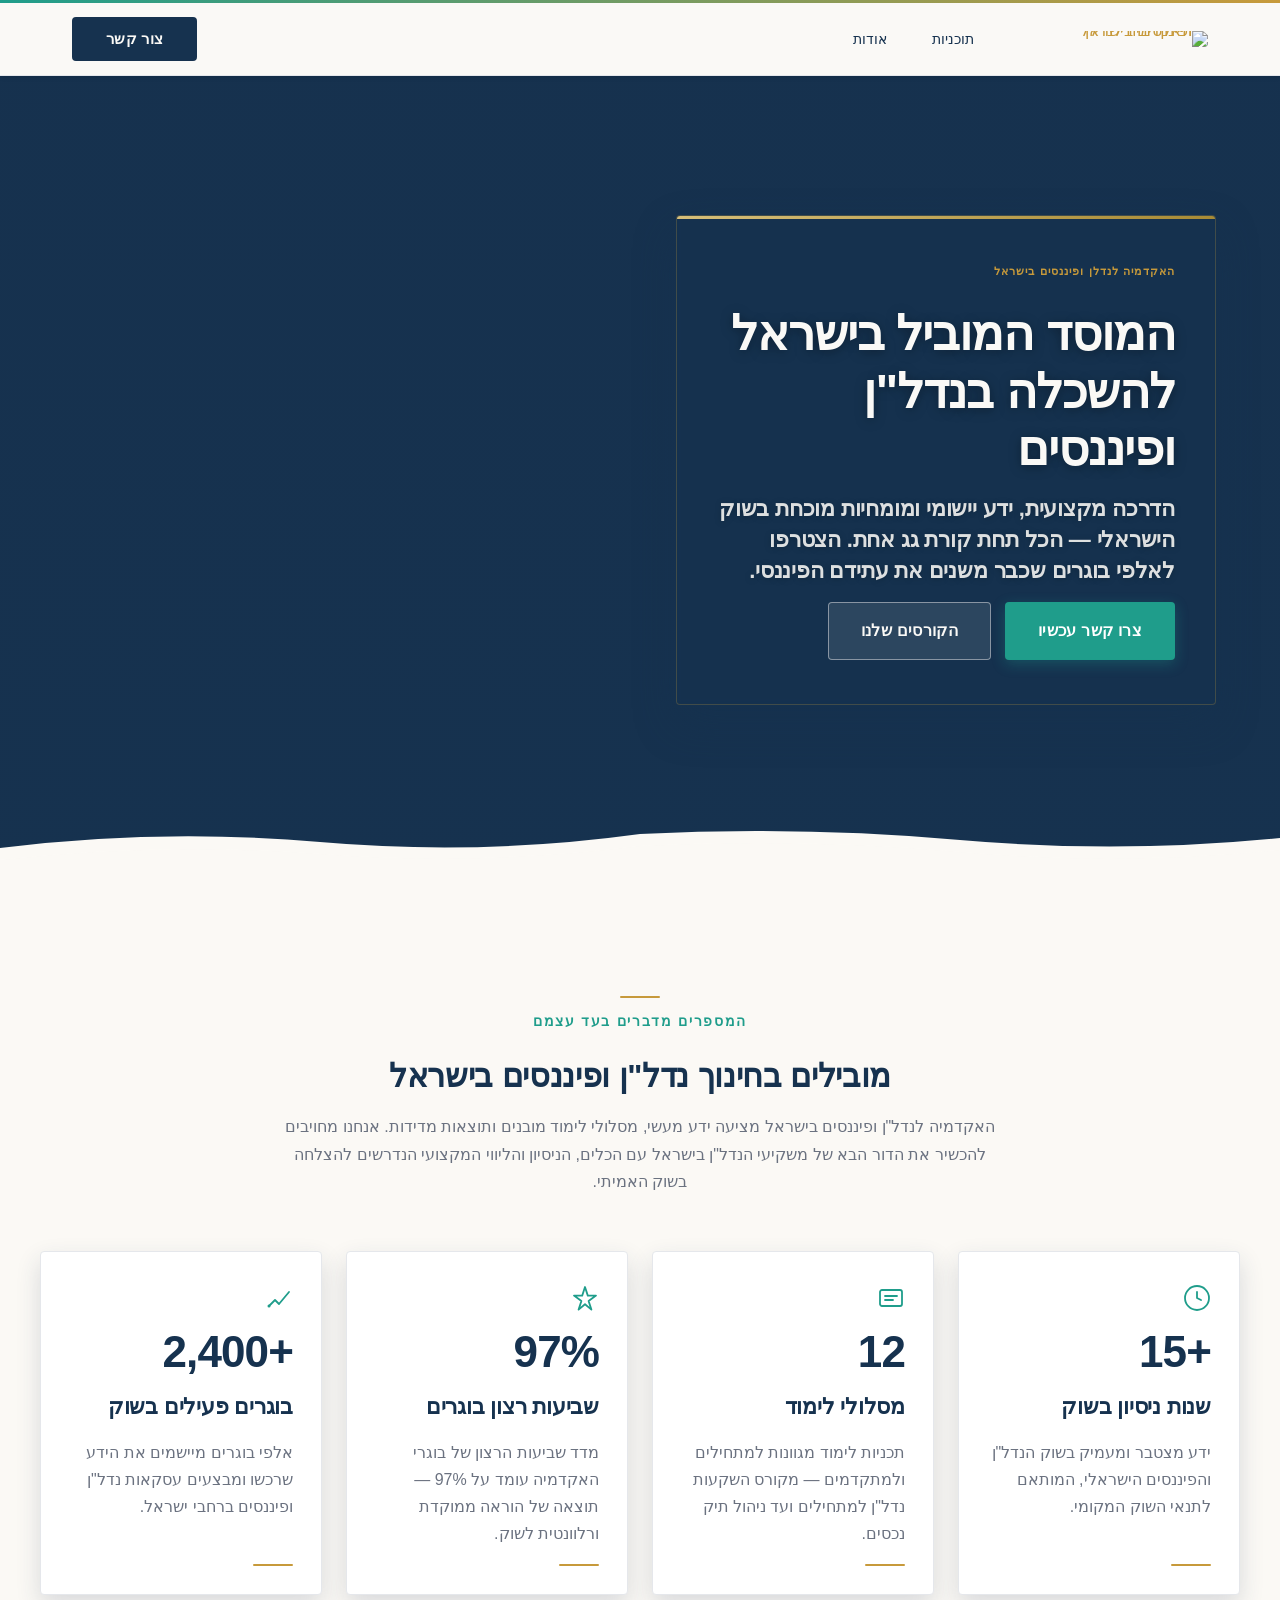
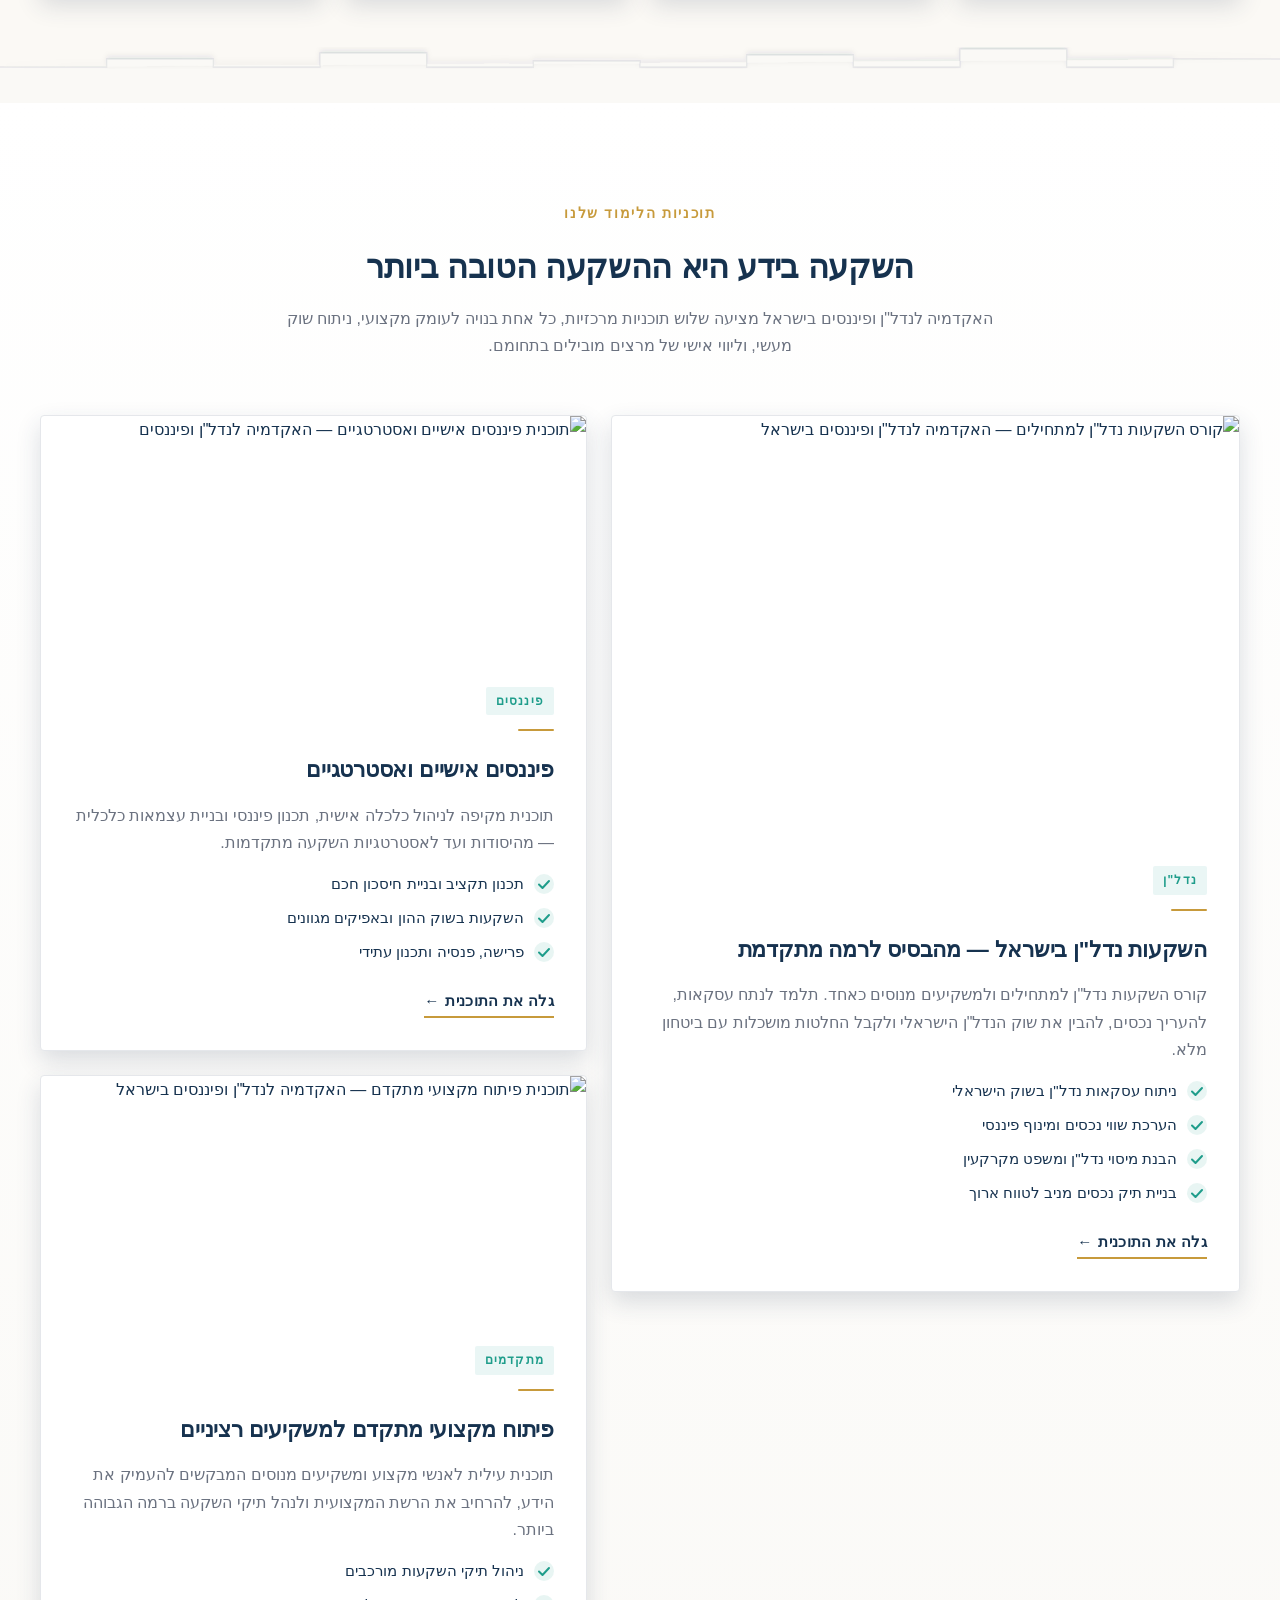
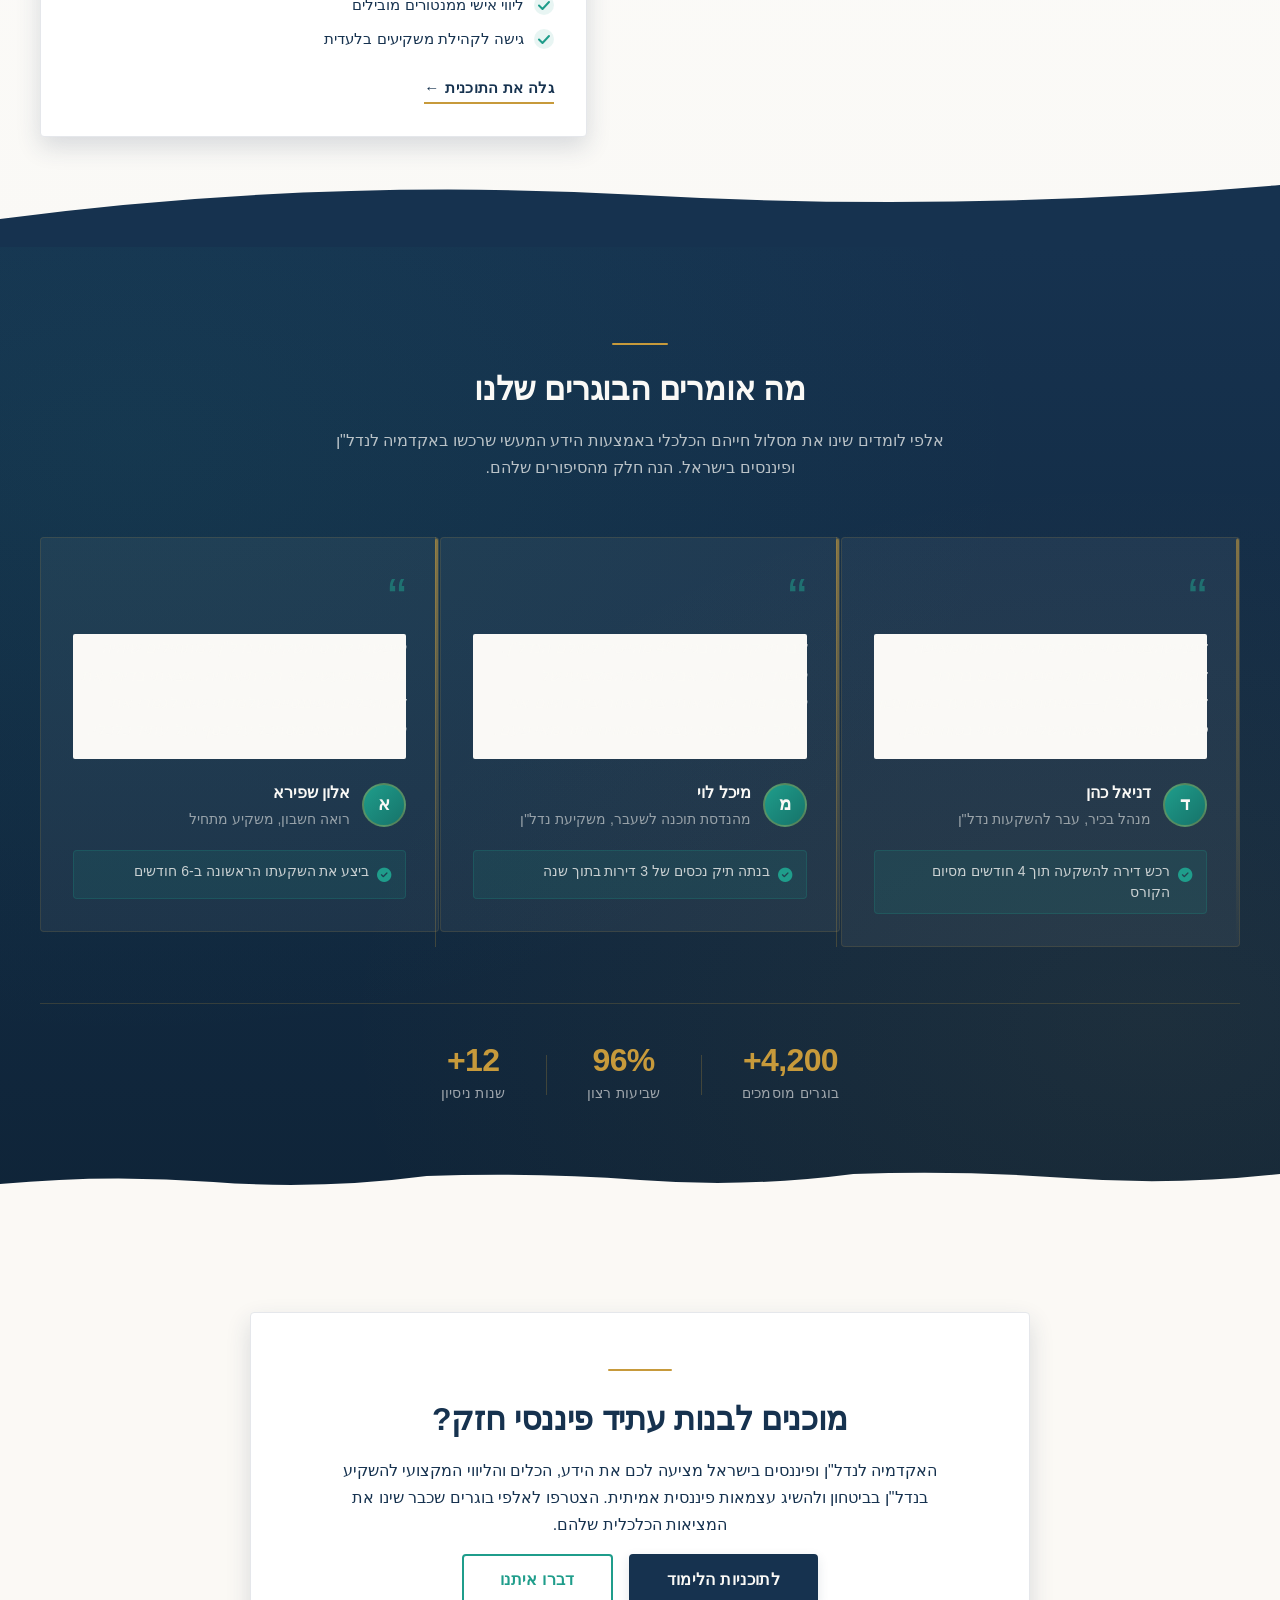
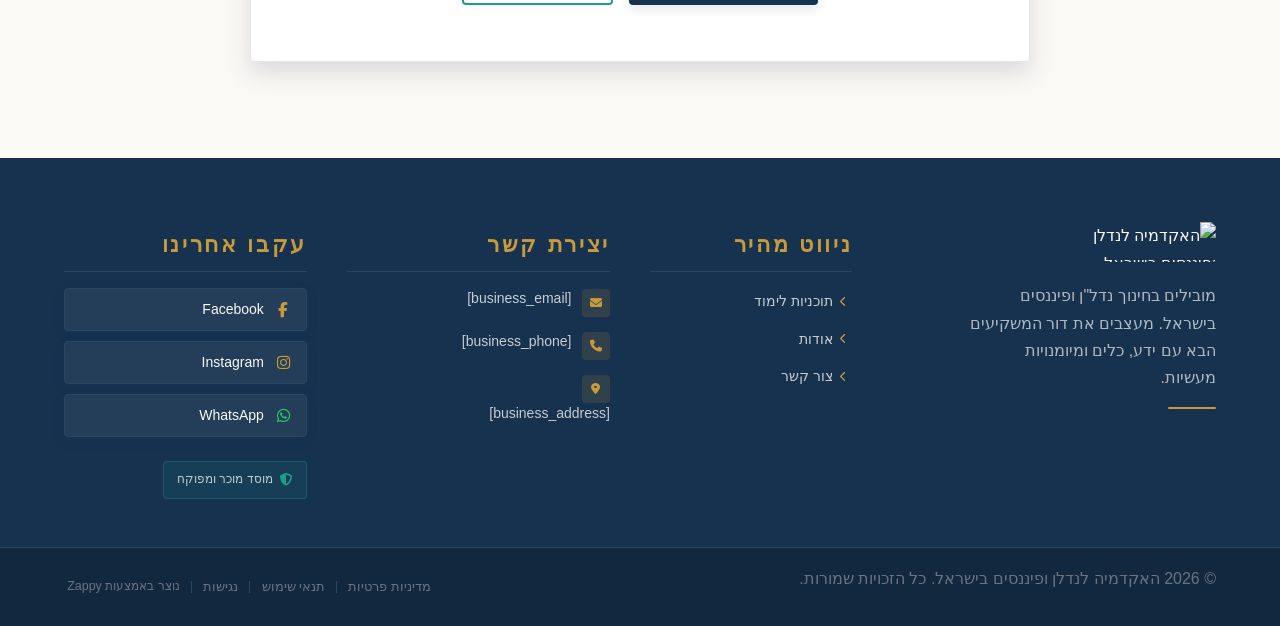
==== index.html @ 20defa51 "Background sync: Progressive GitHub Sync" ====
<!DOCTYPE html>
<html lang="he" dir="rtl">
<head>
    <meta charset="UTF-8">
    <meta name="viewport" content="width=device-width, initial-scale=1.0">
    <meta name="robots" content="index, follow">
    <title>קורס השקעות נדל&quot;ן למתחילים — האקדמיה לנדלן ופיננסים בישראל</title>
    <meta name="description" content="רוצה להתחיל להשקיע בנדל&quot;ן ולבנות עתיד פיננסי יציב? האקדמיה לנדל&quot;ן ופיננסים בישראל מציעה ידע מקצועי, כלים מעשיים והכשרה מובילה. הצטרף עכשיו!">
    <meta name="keywords" content="קורס השקעות נדל"ן למתחילים, אקדמיה לנדל"ן ופיננסים בישראל, השקעות נדל"ן, כיצד להשקיע בנדל"ן בישראל, חינוך פיננסי">
    
    <!-- Favicons -->
    <link rel="icon" type="image/x-icon" href="/assets/favicon.ico">
    <link rel="icon" type="image/png" sizes="16x16" href="/assets/favicon-16x16.png">
    <link rel="icon" type="image/png" sizes="32x32" href="/assets/favicon-32x32.png">
    <link rel="icon" type="image/png" sizes="48x48" href="/assets/favicon-48x48.png">
    <link rel="icon" type="image/png" sizes="192x192" href="/assets/favicon-192x192.png">
    <link rel="icon" type="image/png" sizes="512x512" href="/assets/favicon-512x512.png">
    <link rel="apple-touch-icon" href="/assets/apple-touch-icon.png">
    <!-- Zappy Analytics -->
<script>
(function() {
  'use strict';
  
  // Configuration
  var config = {
    websiteId: 'd5d5332a-2173-46cf-801d-e717e546692f',
    apiUrl: 'https://api.zappy5.com/api/analytics/track',
    sessionDuration: 30 * 60 * 1000, // 30 minutes
    visitorDuration: 30 * 24 * 60 * 60 * 1000, // 30 days
    trackPageViews: true,
    trackClicks: true,
    trackFormSubmissions: true
  };
  
  // Generate or retrieve persistent visitor ID (30 days)
  function getVisitorId() {
    var visitorKey = 'zappy_visitor_' + config.websiteId;
    var visitor = null;
    
    try {
      visitor = localStorage.getItem(visitorKey);
      if (visitor) {
        var visitorData = JSON.parse(visitor);
        var now = Date.now();
        
        // Check if visitor ID is still valid (30 days)
        if (now - visitorData.created < config.visitorDuration) {
          // Update last seen timestamp
          visitorData.lastSeen = now;
          localStorage.setItem(visitorKey, JSON.stringify(visitorData));
          return visitorData.id;
        }
      }
    } catch (e) {
      console.warn('Zappy Analytics: LocalStorage not available');
    }
    
    // Generate new visitor ID
    var newVisitorId = 'zv_' + Date.now() + '_' + Math.random().toString(36).substr(2, 9);
    
    try {
      localStorage.setItem(visitorKey, JSON.stringify({
        id: newVisitorId,
        created: Date.now(),
        lastSeen: Date.now()
      }));
    } catch (e) {
      // Continue without local storage
    }
    
    return newVisitorId;
  }
  
  // Generate or retrieve session ID (30 minutes)
  function getSessionId() {
    var sessionKey = 'zappy_session_' + config.websiteId;
    var session = null;
    
    try {
      session = sessionStorage.getItem(sessionKey);
      if (session) {
        var sessionData = JSON.parse(session);
        var now = Date.now();
        
        // Check if session is still valid
        if (now - sessionData.timestamp < config.sessionDuration) {
          // Update timestamp
          sessionData.timestamp = now;
          sessionStorage.setItem(sessionKey, JSON.stringify(sessionData));
          return sessionData.id;
        }
      }
    } catch (e) {
      console.warn('Zappy Analytics: SessionStorage not available');
    }
    
    // Generate new session ID
    var newSessionId = 'zs_' + Date.now() + '_' + Math.random().toString(36).substr(2, 9);
    
    try {
      sessionStorage.setItem(sessionKey, JSON.stringify({
        id: newSessionId,
        timestamp: Date.now()
      }));
    } catch (e) {
      // Continue without session storage
    }
    
    return newSessionId;
  }
  
  var visitorId = getVisitorId();
  var sessionId = getSessionId();
  
  // Track an event
  function trackEvent(eventType, data) {
    data = data || {};
    
    var eventData = {
      website_id: config.websiteId,
      event_type: eventType,
      page_path: window.location.pathname,
      referrer: document.referrer || 'direct',
      visitor_id: visitorId,
      session_id: sessionId,
      metadata: data
    };
    
    // Use sendBeacon if available (better for page unload events)
    if (navigator.sendBeacon) {
      var blob = new Blob([JSON.stringify(eventData)], { type: 'application/json' });
      navigator.sendBeacon(config.apiUrl, blob);
    } else {
      // Fallback to fetch
      fetch(config.apiUrl, {
        method: 'POST',
        headers: {
          'Content-Type': 'application/json'
        },
        body: JSON.stringify(eventData),
        keepalive: true
      }).catch(function(error) {
        console.warn('Zappy Analytics: Failed to track event', error);
      });
    }
  }
  
  // Track page view
  if (config.trackPageViews) {
    trackEvent('pageview', {
      title: document.title,
      url: window.location.href
    });
  }
  
  // Track clicks on important elements
  if (config.trackClicks) {
    document.addEventListener('click', function(e) {
      var target = e.target;
      
      // Track button clicks (counted as actions)
      if (target.tagName === 'BUTTON' || target.closest('button')) {
        var button = target.tagName === 'BUTTON' ? target : target.closest('button');
        trackEvent('click', {
          element: 'button',
          text: button.textContent.trim().substring(0, 100),
          id: button.id || null,
          class: button.className || null
        });
      }
      
      // Track link clicks (navigation - not counted as actions)
      else if (target.tagName === 'A' || target.closest('a')) {
        var link = target.tagName === 'A' ? target : target.closest('a');
        trackEvent('navigation', {
          element: 'link',
          text: link.textContent.trim().substring(0, 100),
          href: link.href,
          external: link.hostname !== window.location.hostname
        });
      }
    }, true);
  }
  
  // Track form submissions
  if (config.trackFormSubmissions) {
    document.addEventListener('submit', function(e) {
      var form = e.target;
      
      trackEvent('form_submit', {
        form_id: form.id || null,
        form_name: form.name || null,
        form_action: form.action || null,
        form_method: form.method || 'GET'
      });
    }, true);
  }
  
  // Track time on page (send on page unload)
  var pageLoadTime = Date.now();
  
  window.addEventListener('beforeunload', function() {
    var timeOnPage = Math.floor((Date.now() - pageLoadTime) / 1000); // in seconds
    
    trackEvent('page_unload', {
      time_on_page: timeOnPage,
      page_path: window.location.pathname
    });
  });
  
  // Expose tracking function globally for custom events
  window.zappyAnalytics = {
    track: trackEvent,
    getVisitorId: function() { return visitorId; },
    getSessionId: function() { return sessionId; }
  };
  
})();
</script>
<!-- End Zappy Analytics -->
    <meta property="og:title" content="קורס השקעות נדל&quot;ן למתחילים — האקדמיה לנדלן ופיננסים בישראל">
  <meta property="og:description" content="רוצה להתחיל להשקיע בנדל&quot;ן ולבנות עתיד פיננסי יציב? האקדמיה לנדל&quot;ן ופיננסים בישראל מציעה ידע מקצועי, כלים מעשיים והכשרה מובילה. הצטרף עכשיו!">
  <meta property="og:type" content="website">
  <meta property="og:locale" content="he_IL">
  
  <meta name="twitter:card" content="summary_large_image">
  <meta name="twitter:title" content="קורס השקעות נדל&quot;ן למתחילים — האקדמיה לנדלן ופיננסים בישראל">
  <meta name="twitter:description" content="רוצה להתחיל להשקיע בנדל&quot;ן ולבנות עתיד פיננסי יציב? האקדמיה לנדל&quot;ן ופיננסים בישראל מציעה ידע מקצועי, כלים מעשיים והכשרה מובילה. הצטרף עכשיו!">
  
  <link rel="stylesheet" href="https://cdnjs.cloudflare.com/ajax/libs/font-awesome/6.4.0/css/all.min.css">

    <!-- Favicons -->
    <link rel="icon" type="image/x-icon" href="/assets/favicon.ico">
    <link rel="icon" type="image/png" sizes="16x16" href="/assets/favicon-16x16.png">
    <link rel="icon" type="image/png" sizes="32x32" href="/assets/favicon-32x32.png">
    <link rel="icon" type="image/png" sizes="48x48" href="/assets/favicon-48x48.png">
    <link rel="icon" type="image/png" sizes="192x192" href="/assets/favicon-192x192.png">
    <link rel="icon" type="image/png" sizes="512x512" href="/assets/favicon-512x512.png">
    <link rel="apple-touch-icon" href="/assets/apple-touch-icon.png">
    <!-- Cookie Consent -->
    <link rel="stylesheet" href="https://cdn.jsdelivr.net/npm/vanilla-cookieconsent@3/dist/cookieconsent.css">
    <script src="https://cdn.jsdelivr.net/npm/vanilla-cookieconsent@3/dist/cookieconsent.umd.js"></script>
    <!-- Mickidum Accessibility Toolbar -->
    <script src="https://cdn.jsdelivr.net/gh/mickidum/acc_toolbar/acctoolbar/acctoolbar.min.js"></script>
    <link rel="stylesheet" href="/styles.css">

    <style id="zappy-dropdown-submenu-styles">
      /* ========== DESKTOP DROPDOWN SUBMENU STYLES ========== */
      /* Base styles for dropdown submenus - parent must be positioned */
      .nav-menu li:has(.sub-menu), nav li:has(.sub-menu), .navbar li:has(.sub-menu), #navMenu li:has(.sub-menu) { position: relative; }
      /* Submenu base - hidden by default */
      .nav-menu .sub-menu, nav .sub-menu, .navbar .sub-menu, #navMenu .sub-menu { display: block !important; position: absolute !important; top: 100%; left: 0; min-width: 220px; background: white; border-radius: 8px; box-shadow: 0 8px 25px rgba(0,0,0,0.15); padding: 8px 0; opacity: 0; visibility: hidden; transform: translateY(10px); transition: all 0.3s ease; z-index: 1000; list-style: none; pointer-events: none; }
      /* CRITICAL: Desktop hover styles to show dropdown */
      .nav-menu li:hover > .sub-menu, nav li:hover > .sub-menu, .navbar li:hover > .sub-menu, #navMenu li:hover > .sub-menu { opacity: 1 !important; visibility: visible !important; transform: translateY(0) !important; pointer-events: auto !important; }
      /* Submenu item styling */
      .sub-menu li { list-style: none; margin: 0; padding: 0; }
      .sub-menu a { display: block !important; padding: 10px 16px !important; color: var(--text-dark, #333) !important; font-weight: 500; text-decoration: none; white-space: nowrap; transition: background-color 0.2s; }
      .sub-menu a:hover { background-color: #f5f5f5; }
      /* RTL (Hebrew/Arabic) dropdown positioning */
      [dir="rtl"] .nav-menu .sub-menu, [dir="rtl"] nav .sub-menu, [dir="rtl"] .navbar .sub-menu, html[lang="he"] .nav-menu .sub-menu, html[lang="he"] nav .sub-menu, html[lang="he"] .navbar .sub-menu, html[lang="ar"] .nav-menu .sub-menu, html[lang="ar"] nav .sub-menu, html[lang="ar"] .navbar .sub-menu { left: auto !important; right: 0 !important; }
      /* Hide empty dropdown menus */
      .sub-menu:empty, .sub-menu:not(:has(li:not(.zappy-hidden-menu-item))), .sub-menu:not(:has(li)) { display: none !important; opacity: 0 !important; visibility: hidden !important; pointer-events: none !important; }
      /* Desktop: show submenu on Menu Group hover */
      li:has(.menu-group-title):hover > .sub-menu { opacity: 1 !important; visibility: visible !important; transform: translateY(0) !important; pointer-events: auto !important; }
      /* Menu Group title styling */
      .nav-menu > li > .menu-group-title, #navMenu > li > .menu-group-title { display: inline-block; padding: 0.5rem 1rem; cursor: default; user-select: none; }
      
      /* ========== MOBILE SUBMENU STYLES ========== */
      @media (max-width: 768px) {
        .nav-menu .sub-menu, nav .sub-menu, .navbar .sub-menu, #navMenu .sub-menu { position: static !important; transform: none !important; box-shadow: none !important; background: transparent !important; max-height: 0; overflow: hidden; opacity: 0; visibility: hidden; transition: max-height 0.3s ease, opacity 0.3s ease; padding: 0 !important; border-radius: 0 !important; }
        .sub-menu.mobile-expanded { max-height: 500px !important; opacity: 1 !important; visibility: visible !important; padding: 8px 0 8px 16px !important; }
        [dir="rtl"] .sub-menu.mobile-expanded, html[lang="he"] .sub-menu.mobile-expanded { padding: 8px 16px 8px 0 !important; }
        /* Disable hover behavior on mobile */
        .nav-menu li:hover > .sub-menu, nav li:hover > .sub-menu, .navbar li:hover > .sub-menu, #navMenu li:hover > .sub-menu { opacity: 0; visibility: hidden; pointer-events: none; }
        .nav-menu li > .sub-menu.mobile-expanded, nav li > .sub-menu.mobile-expanded, .navbar li > .sub-menu.mobile-expanded, #navMenu li > .sub-menu.mobile-expanded { opacity: 1 !important; visibility: visible !important; pointer-events: auto !important; }
        .nav-menu li:has(.sub-menu), nav li:has(.sub-menu), .navbar li:has(.sub-menu), #navMenu li:has(.sub-menu) { display: flex !important; flex-wrap: wrap !important; align-items: center !important; position: relative !important; min-height: 44px !important; }
        .nav-menu li:has(.sub-menu) > a, nav li:has(.sub-menu) > a, .navbar li:has(.sub-menu) > a, #navMenu li:has(.sub-menu) > a { flex: 1 !important; min-width: 0 !important; }
        .nav-menu li:has(.sub-menu) > .menu-group-title, nav li:has(.sub-menu) > .menu-group-title, .navbar li:has(.sub-menu) > .menu-group-title, #navMenu li:has(.sub-menu) > .menu-group-title { flex: 1 !important; min-width: 0 !important; padding: 0 !important; line-height: inherit !important; }
        .nav-menu li:has(.sub-menu) > .sub-menu, nav li:has(.sub-menu) > .sub-menu, .navbar li:has(.sub-menu) > .sub-menu, #navMenu li:has(.sub-menu) > .sub-menu { flex-basis: 100% !important; width: 100% !important; }
        .nav-menu li:has(.sub-menu) > a [class*="chevron"], .nav-menu li:has(.sub-menu) > a [class*="arrow"], .nav-menu li:has(.sub-menu) > a .fa-chevron-down, .nav-menu li:has(.sub-menu) > a .fa-angle-down, nav li:has(.sub-menu) > a [class*="chevron"], nav li:has(.sub-menu) > a [class*="arrow"], #navMenu li:has(.sub-menu) > a [class*="chevron"], #navMenu li:has(.sub-menu) > a [class*="arrow"] { display: none !important; visibility: hidden !important; }
        .mobile-submenu-toggle { display: flex !important; align-items: center !important; justify-content: center !important; width: 44px !important; height: auto !important; background: transparent !important; border: none !important; cursor: pointer !important; color: var(--text-dark) !important; position: static !important; flex-shrink: 0 !important; align-self: stretch !important; z-index: 2 !important; padding: 0 !important; margin: 0 !important; }
        .mobile-submenu-toggle::after { content: '' !important; width: 0 !important; height: 0 !important; border-left: 6px solid transparent !important; border-right: 6px solid transparent !important; border-top: 7px solid currentColor !important; transition: transform 0.3s ease !important; }
        .mobile-submenu-toggle.expanded::after { transform: rotate(180deg) !important; }
        .sub-menu a { padding: 10px 0 !important; display: block !important; color: var(--text-dark) !important; }
        .navbar .sub-menu li a, nav.navbar .sub-menu li a, .zappy-products-dropdown .sub-menu a { color: var(--text-dark) !important; }
      }
      @media (min-width: 769px) { .mobile-submenu-toggle { display: none !important; } }
    </style>

    <style id="mobile-lang-menu-deployed-css">
    @media (max-width: 768px) {
      .lang-switcher,
      .nav-cta-container .lang-switcher,
      .nav-container .lang-switcher,
      .navbar .lang-switcher,
      .navbar .nav-cta-container .lang-switcher,
      .nav-icons-left .lang-switcher,
      .nav-ecommerce-icons .lang-switcher { display: none !important; }
      .mobile-lang-menu { width: 100%; border-top: 1px solid rgba(128,128,128,0.2); padding: 8px 0 0 0; margin-top: 8px; }
      .mobile-lang-toggle { display: flex !important; align-items: center; justify-content: space-between; width: 100%; padding: 12px 16px; background: none; border: none; cursor: pointer; font-size: 15px; color: inherit; font-family: inherit; }
      .mobile-lang-toggle::after { content: ''; display: inline-block; width: 8px; height: 8px; border-right: 2px solid currentColor; border-bottom: 2px solid currentColor; transform: rotate(45deg); transition: transform 0.3s ease; margin-left: 8px; }
      .mobile-lang-toggle.expanded::after { transform: rotate(-135deg); }
      .mobile-lang-options { max-height: 0; overflow: hidden; transition: max-height 0.3s ease; }
      .mobile-lang-options.expanded { max-height: 300px; }
      .mobile-lang-option { display: flex !important; align-items: center; gap: 10px; padding: 10px 24px; text-decoration: none; color: inherit; font-size: 14px; font-family: inherit; }
      .mobile-lang-option:hover { background: rgba(128,128,128,0.1); }
      .mobile-lang-option.active { font-weight: 600; opacity: 0.7; pointer-events: none; }
      .mobile-lang-option img { width: 20px; height: 20px; border-radius: 50%; }
    }
    @media (min-width: 769px) {
      .mobile-lang-menu { display: none !important; }
    }
    </style>

    <style id="zappy-widget-visibility">
      #mic-access-tool-general-button, .mic-access-tool-general-button,
      #mic-init-access-tool .mic-access-tool-general-button, #mic-init-access-tool #mic-access-tool-general-button,
      ._access-icon, #mic-access-tool-box, .mic-access-tool-box,
      #mic-init-access-tool #mic-access-tool-box, div[id*="mic-access-tool-box"], ._access-menu {
        display: none !important; visibility: hidden !important; opacity: 0 !important; pointer-events: none !important;
      }
    </style>
</head>
<body>

  <nav class="navbar" dir="rtl">
  <button class="mobile-toggle" id="mobileToggle" aria-label="Menu">
    <svg class="hamburger-icon" width="24" height="24" viewbox="0 0 24 24" fill="none">
      <path d="M3 12h18M3 6h18M3 18h18" stroke="currentColor" stroke-width="2" stroke-linecap="round"></path>
    </svg>
    <svg class="close-icon" width="24" height="24" viewbox="0 0 24 24" fill="none" style="display: none;">
      <path d="M18 6L6 18M6 6l12 12" stroke="currentColor" stroke-width="2" stroke-linecap="round"></path>
    </svg>
  </button>

  <button class="phone-header-btn" data-phone="[business_phone]" aria-label="Call">
    <svg width="20" height="20" viewbox="0 0 24 24" fill="currentColor">
      <path d="M22 16.92v3a2 2 0 0 1-2.18 2 19.79 19.79 0 0 1-8.63-3.07 19.5 19.5 0 0 1-6-6 19.79 19.79 0 0 1-3.07-8.67A2 2 0 0 1 4.11 2h3a2 2 0 0 1 2 1.72 12.84 12.84 0 0 0 .7 2.81 2 2 0 0 1-.45 2.11L8.09 9.91a16 16 0 0 0 6 6l1.27-1.27a2 2 0 0 1 2.11-.45 12.84 12.84 0 0 0 2.81.7A2 2 0 0 1 22 16.92z"></path>
    </svg>
  </button>

  <div class="nav-container">
    <div class="nav-right-group"><div class="nav-brand">
      <a href="/" class="logo-link">
        <img src="/assets/business-logo.webp" alt="האקדמיה לנדלן ופיננסים בישראל" class="logo">
      </a>
    </div><ul class="nav-menu" id="navMenu"><li><a href="/programs">תוכניות</a></li><li><a href="/about">אודות</a></li></ul></div>

    

    <div class="nav-cta-container">
      <a href="/contact" class="nav-cta-btn">צור קשר</a>
    </div>
  </div>
</nav>
<script>

// Navbar Mobile Menu Toggle and Contrast Fix
(function() {
  // Use 'load' event instead of 'DOMContentLoaded' to ensure we run AFTER all other scripts
  window.addEventListener('load', function() {
    
    // FIX MOBILE BUTTON CONTRAST
    // Detect navbar background color and apply contrasting color to mobile buttons
    const navbar = document.querySelector('.navbar, nav, header');
    if (!navbar) {
      console.log('[Navbar] Navbar element not found');
      return;
    }
    
    // DECLARE VARIABLES EARLY to avoid Temporal Dead Zone errors
    // These are used in multiple places below
    let mobileToggle = document.getElementById('mobileToggle') ||
                       document.querySelector('.mobile-toggle') ||
                       document.querySelector('.hamburger') ||
                       document.querySelector('.hamburger-menu') ||
                       document.querySelector('.menu-toggle') ||
                       document.querySelector('.burger-menu') ||
                       document.querySelector('[aria-label="Menu"]') ||
                       document.querySelector('[aria-label="תפריט"]');
    
    const phoneBtn = document.querySelector('.phone-header-btn');
    
    const computedStyle = window.getComputedStyle(navbar);
    let bgColor = computedStyle.backgroundColor;
    
    console.log('[Navbar] Initial navbar background:', bgColor);
    
    // Check if background is transparent or rgba with 0 alpha
    const isTransparent = bgColor === 'transparent' || 
                         bgColor === 'rgba(0, 0, 0, 0)' ||
                         (bgColor.startsWith('rgba') && bgColor.includes(', 0)'));
    
    if (isTransparent) {
      // Check for background-image or gradient
      const bgImage = computedStyle.backgroundImage;
      if (bgImage && bgImage !== 'none') {
        console.log('[Navbar] Navbar has background image/gradient, using dark text');
        bgColor = 'rgb(240, 240, 240)'; // Assume light background
      } else {
        // Transparent navbar - check body background
        const bodyBg = window.getComputedStyle(document.body).backgroundColor;
        console.log('[Navbar] Navbar transparent, using body background:', bodyBg);
        bgColor = bodyBg;
      }
    }
    
    // Calculate luminance to determine if background is light or dark
    const rgb = bgColor.match(/\d+/g);
    if (rgb && rgb.length >= 3) {
      const r = parseInt(rgb[0]);
      const g = parseInt(rgb[1]);
      const b = parseInt(rgb[2]);
      const luminance = (0.299 * r + 0.587 * g + 0.114 * b) / 255;
      
      // Mobile button colors are set by Claude's AI-generated CSS (same as .nav-menu a)
      // No dynamic color overrides needed - colors come from the generated navbar CSS
      console.log('[Navbar] Mobile button colors preserved from Claude CSS (luminance:', luminance.toFixed(2) + ')');
      
      // FIX ICON SIZES - Ensure SVGs are properly sized and visible
      // INJECT CRITICAL CSS TO OVERRIDE ANY CONFLICTING RULES
      const criticalCSS = document.createElement('style');
      criticalCSS.id = 'zappy-mobile-nav-fix';
      const htmlLang = document.documentElement.lang || 'en';
      const htmlDir = document.documentElement.dir || 'ltr';
      // Check both dir attribute AND lang for RTL detection
      // dir="rtl" is the most reliable indicator
      const isRTL = htmlDir === 'rtl' || htmlLang === 'he' || htmlLang === 'ar';
      
      criticalCSS.textContent = `
        /* Hide mobile buttons on desktop, show only on mobile */
        @media (min-width: 769px) {
          .mobile-toggle,
          .phone-header-btn {
            display: none !important;
          }
        }
        
        /* Show and position mobile buttons correctly on mobile */
        @media (max-width: 768px) {
          .mobile-toggle,
          .phone-header-btn {
            position: absolute !important;
            top: 50% !important;
            transform: translateY(-50%) !important;
            z-index: 1001 !important;
            display: flex !important;
            align-items: center !important;
            justify-content: center !important;
            width: 36px !important;
            height: 36px !important;
            border-radius: 50% !important;
            border: none !important;
            cursor: pointer !important;
            padding: 6px !important;
            background: none !important;
            color: var(--nav-text, var(--text-dark)) !important;
          }
          
          /* LTR positioning (default): hamburger LEFT, phone RIGHT */
          html:not([dir="rtl"]):not([lang="he"]):not([lang="ar"]) .mobile-toggle,
          html[dir="ltr"] .mobile-toggle {
            left: 12px !important;
            right: auto !important;
          }
          html:not([dir="rtl"]):not([lang="he"]):not([lang="ar"]) .phone-header-btn,
          html[dir="ltr"] .phone-header-btn {
            right: 12px !important;
            left: auto !important;
          }
          
          /* RTL positioning: hamburger RIGHT, phone LEFT */
          html[dir="rtl"] .mobile-toggle,
          html[lang="he"] .mobile-toggle,
          html[lang="ar"] .mobile-toggle {
            right: 12px !important;
            left: auto !important;
          }
          html[dir="rtl"] .phone-header-btn,
          html[lang="he"] .phone-header-btn,
          html[lang="ar"] .phone-header-btn {
            left: 12px !important;
            right: auto !important;
          }
          
          /* CRITICAL: Ensure nav-container has min-height on mobile */
          /* All children are positioned absolutely/fixed on mobile, so height:auto collapses to 0 */
          .nav-container {
            min-height: 70px !important;
            position: relative !important;
          }
          
          /* Ensure SVG icons are properly sized and inherit color */
          .mobile-toggle svg,
          .phone-header-btn svg {
            width: 24px !important;
            height: 24px !important;
            /* Don't force display - let JavaScript control hamburger/close toggle */
          }
          
          /* Reset nav-cta-container on mobile - remove desktop box-shadow/padding */
          /* that creates a visible ghost box when CTA button is hidden */
          .nav-cta-container {
            box-shadow: none !important;
            padding: 0 !important;
          }
          
          /* Hide nav-cta-container entirely on mobile when there's no lang-switcher */
          /* (only the CTA button is inside, and it's hidden on mobile) */
          .nav-cta-container:not(:has(.lang-switcher)) {
            display: none !important;
          }
          
          /* CRITICAL: Prevent hero image fade gradient from bleeding over headline text */
          /* The .image-fade-gradient has bottom: -30px (extends below parent) */
          /* On mobile stacked layout, this overlaps the h1 text below the image */
          .hero-image-column {
            overflow: hidden !important;
          }
          .image-fade-gradient {
            bottom: 0 !important;
          }
          
          /* Hide desktop language switcher on mobile - hamburger menu handles it */
          /* High specificity to override stored CSS */
          .lang-switcher,
          .nav-cta-container .lang-switcher,
          .nav-container .lang-switcher,
          .navbar .lang-switcher,
          .navbar .nav-cta-container .lang-switcher {
            display: none !important;
          }
        }
      `;
      
      // Remove existing fix if present and inject new one
      const existing = document.getElementById('zappy-mobile-nav-fix');
      if (existing) existing.remove();
      document.head.appendChild(criticalCSS);
      
      console.log('[Navbar] Critical CSS injected for mobile nav positioning');
      
      // ONLY apply inline positioning styles on mobile viewport
      // On desktop, the CSS handles hiding these buttons with display: none
      // Inline styles were breaking desktop layout by overriding CSS
      const isMobileViewport = window.innerWidth <= 768;
      
      if (mobileToggle) {
        // Icon sizing applies to all viewports for consistency
        const hamburgerIcon = mobileToggle.querySelector('.hamburger-icon');
        const closeIcon = mobileToggle.querySelector('.close-icon');
        
        if (hamburgerIcon) {
          hamburgerIcon.style.setProperty('width', '24px', 'important');
          hamburgerIcon.style.setProperty('height', '24px', 'important');
          hamburgerIcon.style.setProperty('display', 'block', 'important'); // Show hamburger by default
        }
        if (closeIcon) {
          closeIcon.style.setProperty('width', '24px', 'important');
          closeIcon.style.setProperty('height', '24px', 'important');
          closeIcon.style.setProperty('display', 'none', 'important'); // Hide close icon by default
        }
        
        // ONLY set positioning inline styles on mobile
        if (isMobileViewport) {
          mobileToggle.style.setProperty('position', 'absolute', 'important');
          mobileToggle.style.setProperty('top', '50%', 'important');
          mobileToggle.style.setProperty('transform', 'translateY(-50%)', 'important');
          mobileToggle.style.setProperty('z-index', '1001', 'important');
          
          // Clear any inline left/right so CSS can take over based on html[dir]
          mobileToggle.style.removeProperty('left');
          mobileToggle.style.removeProperty('right');
          
          console.log('[Navbar] Mobile toggle positioning applied (mobile viewport)');
        } else {
          // On desktop, clear any positioning styles to let CSS handle it
          mobileToggle.style.removeProperty('position');
          mobileToggle.style.removeProperty('top');
          mobileToggle.style.removeProperty('transform');
          mobileToggle.style.removeProperty('z-index');
          mobileToggle.style.removeProperty('left');
          mobileToggle.style.removeProperty('right');
          console.log('[Navbar] Desktop viewport - cleared mobile toggle inline positioning');
        }
      }
      
      if (phoneBtn) {
        // Icon sizing applies to all viewports
        const phoneIcon = phoneBtn.querySelector('svg');
        if (phoneIcon) {
          phoneIcon.style.width = '24px';
          phoneIcon.style.height = '24px';
          phoneIcon.setAttribute('width', '24');
          phoneIcon.setAttribute('height', '24');
        }
        
        // ONLY set positioning inline styles on mobile
        if (isMobileViewport) {
          phoneBtn.style.setProperty('position', 'absolute', 'important');
          phoneBtn.style.setProperty('top', '50%', 'important');
          phoneBtn.style.setProperty('transform', 'translateY(-50%)', 'important');
          phoneBtn.style.setProperty('z-index', '1001', 'important');
          
          // Clear any inline left/right so CSS can take over based on html[dir]
          phoneBtn.style.removeProperty('left');
          phoneBtn.style.removeProperty('right');
          
          console.log('[Navbar] Phone button positioning applied (mobile viewport)');
        } else {
          // On desktop, clear any positioning styles to let CSS handle it
          phoneBtn.style.removeProperty('position');
          phoneBtn.style.removeProperty('top');
          phoneBtn.style.removeProperty('transform');
          phoneBtn.style.removeProperty('z-index');
          phoneBtn.style.removeProperty('left');
          phoneBtn.style.removeProperty('right');
          console.log('[Navbar] Desktop viewport - cleared phone button inline positioning');
        }
      }
    } else {
      console.log('[Navbar] Could not parse background color:', bgColor);
    }
    
    // MOBILE MENU TOGGLE
    // Re-query in case DOM changed (mobileToggle already declared at top of function)
    mobileToggle = document.getElementById('mobileToggle') ||
                   document.querySelector('.mobile-toggle') ||
                   document.querySelector('.hamburger') ||
                   document.querySelector('.hamburger-menu') ||
                   document.querySelector('.menu-toggle') ||
                   document.querySelector('.burger-menu') ||
                   document.querySelector('[aria-label="Menu"]') ||
                   document.querySelector('[aria-label="תפריט"]');
    
    // EXPANDED SEARCH: Find nav menu by ID or class
    const navMenu = document.getElementById('navMenu') ||
                  document.querySelector('.nav-menu') ||
                  document.querySelector('.nav-links') ||
                  document.querySelector('nav ul:not(.submenu)');
    
    if (!mobileToggle || !navMenu) {
      console.log('[Navbar] Mobile toggle or menu not found:', { toggle: !!mobileToggle, menu: !!navMenu });
      return;
    }
    
    // Ensure navMenu has ID for CSS targeting
    if (!navMenu.id) {
      navMenu.id = 'navMenu';
    }
    
    console.log('[Navbar] Initializing mobile menu...');
    
    // Remove any existing event listeners by cloning the button
    const newToggle = mobileToggle.cloneNode(true);
    mobileToggle.parentNode.replaceChild(newToggle, mobileToggle);
    
    // Toggle menu on button click - use newToggle now
    newToggle.addEventListener('click', function(e) {
      e.preventDefault();
      e.stopPropagation();
      
      const hamburgerIcon = this.querySelector('.hamburger-icon');
      const closeIcon = this.querySelector('.close-icon');
      const isActive = navMenu.classList.contains('active');
      
      if (isActive) {
        // Close menu
        navMenu.classList.remove('active');
        if (hamburgerIcon) hamburgerIcon.style.setProperty('display', 'block', 'important');
        if (closeIcon) closeIcon.style.setProperty('display', 'none', 'important');
        document.body.style.overflow = '';
        console.log('[Navbar] Menu closed');
      } else {
        // Open menu
        navMenu.classList.add('active');
        if (hamburgerIcon) hamburgerIcon.style.setProperty('display', 'none', 'important');
        if (closeIcon) closeIcon.style.setProperty('display', 'block', 'important');
        document.body.style.overflow = 'hidden';
        console.log('[Navbar] Menu opened');
      }
    });
    
    // Close menu when clicking nav links (but NOT dropdown toggles)
    const navLinks = navMenu.querySelectorAll('a');
    navLinks.forEach(function(link) {
      link.addEventListener('click', function() {
        // Don't close if it's a dropdown child (unless it's a real navigation link)
        if (this.getAttribute('href') === '#') return;
        
        const hamburgerIcon = newToggle.querySelector('.hamburger-icon');
        const closeIcon = newToggle.querySelector('.close-icon');
        
        navMenu.classList.remove('active');
        if (hamburgerIcon) hamburgerIcon.style.setProperty('display', 'block', 'important');
        if (closeIcon) closeIcon.style.setProperty('display', 'none', 'important');
        document.body.style.overflow = '';
        console.log('[Navbar] Menu closed (link clicked)');
      });
    });
    
    // DROPDOWN MENU TOGGLE (for mobile and touch devices)
    var dropdownToggles = navMenu.querySelectorAll('.dropdown-toggle');
    dropdownToggles.forEach(function(toggle) {
      toggle.addEventListener('click', function(e) {
        e.preventDefault();
        e.stopPropagation();
        var parent = this.closest('.nav-dropdown');
        if (!parent) return;
        
        // Close other open dropdowns at the same level
        var siblings = parent.parentNode.querySelectorAll('.nav-dropdown.open');
        siblings.forEach(function(sib) {
          if (sib !== parent) sib.classList.remove('open');
        });
        
        parent.classList.toggle('open');
        console.log('[Navbar] Dropdown toggled:', parent.classList.contains('open') ? 'open' : 'closed');
      });
    });
    
    // Close dropdowns when clicking outside
    document.addEventListener('click', function(e) {
      if (!e.target.closest('.nav-dropdown')) {
        var openDropdowns = document.querySelectorAll('.nav-dropdown.open');
        openDropdowns.forEach(function(dd) { dd.classList.remove('open'); });
      }
    });
    
    console.log('[Navbar] Dropdown handlers initialized for ' + dropdownToggles.length + ' dropdowns');
    
    // Phone button functionality (phoneBtn already declared at top of function)
    if (phoneBtn) {
      phoneBtn.addEventListener('click', function() {
        // Get phone number from placeholder in page or use default
        const phoneLinks = document.querySelectorAll('a[href^="tel:"]');
        const phoneNumber = phoneLinks.length > 0 
          ? phoneLinks[0].getAttribute('href').replace('tel:', '')
          : '[business_phone]';
        
        window.location.href = 'tel:' + phoneNumber;
        console.log('[Navbar] Phone button clicked');
      });
    }
    
    console.log('[Navbar] Mobile menu initialized successfully');
    
    // === WHATSAPP BUTTON VISIBILITY FIX ===
    // Ensure WhatsApp floating button is hidden on desktop and visible on mobile
    // IMPORTANT: Only target the floating button by its class, NOT generic wa.me links
    const handleWhatsAppVisibility = function() {
      const whatsappBtn = document.querySelector('.whatsapp-float');
      if (whatsappBtn) {
        const isDesktop = window.innerWidth >= 769;
        if (isDesktop) {
          whatsappBtn.style.setProperty('display', 'none', 'important');
          whatsappBtn.style.setProperty('visibility', 'hidden', 'important');
          whatsappBtn.style.setProperty('opacity', '0', 'important');
          whatsappBtn.style.setProperty('pointer-events', 'none', 'important');
          console.log('[WhatsApp] Button hidden on desktop');
        } else {
          whatsappBtn.style.removeProperty('display');
          whatsappBtn.style.removeProperty('visibility');
          whatsappBtn.style.removeProperty('opacity');
          whatsappBtn.style.removeProperty('pointer-events');
          console.log('[WhatsApp] Button visible on mobile');
        }
      }
    };
    
    // Run on load
    handleWhatsAppVisibility();
    
    // Run on resize with debouncing
    let resizeTimer;
    window.addEventListener('resize', function() {
      clearTimeout(resizeTimer);
      resizeTimer = setTimeout(handleWhatsAppVisibility, 100);
    });
  });
})();

</script>
  
  <main>
    <section class="index-hero-section" data-layout-spec="בית-hero" dir="rtl" data-hero-type="fullscreen-scrim">
  <!-- Background Image -->
  <div class="index-hero-bg">
    <img data-hero-bg="true" data-placeholder="index-hero-image-1" data-context="Professional Israeli academy setting: a bright, elegant conference/classroom space with large windows overlooking a modern city skyline, professionals in business attire engaged in discussion around a polished table with financial charts, architectural blueprints, and real estate models visible. Cool-toned natural light, premium institutional atmosphere, clean and sophisticated." width="1440" height="900" src="/assets/site-index-hero-image-1.webp" alt="האקדמיה לנדלן ופיננסים בישראל - סביבת לימוד מקצועית">
  </div>

  <!-- Scrim Overlay -->
  <div class="index-hero-scrim" aria-hidden="true"></div>

  <!-- Content Container -->
  <div class="index-hero-container">
    <div class="index-hero-card">
      <!-- Brass Accent Line -->
      <div class="index-hero-accent-line" aria-hidden="true"></div>

      <!-- Label -->
      <span class="index-hero-label">האקדמיה לנדלן ופיננסים בישראל</span>

      <!-- Main Headline -->
      <h1 class="index-hero-h1">המוסד המוביל בישראל<br>להשכלה בנדל"ן ופיננסים</h1>

      <!-- Supporting Subtitle -->
      <h3 class="index-hero-subtitle">הדרכה מקצועית, ידע יישומי ומומחיות מוכחת בשוק הישראלי — הכל תחת קורת גג אחת. הצטרפו לאלפי בוגרים שכבר משנים את עתידם הפיננסי.</h3>

      <!-- CTA Buttons -->
      <div class="index-hero-ctas">
        <a href="/contact" class="index-hero-btn-primary">צרו קשר עכשיו</a>
        <a href="/programs" class="index-hero-btn-secondary">הקורסים שלנו</a>
      </div>
    </div>
  </div>

  <!-- Bottom Divider -->
  <div class="index-hero-divider-wrapper">
    <svg data-no-icon-edit="true" aria-hidden="true" viewbox="0 0 1440 80" preserveaspectratio="none" xmlns="http://www.w3.org/2000/svg">
      <defs>
        <linearGradient id="heroFadeGrad" x1="0" y1="0" x2="0" y2="1">
          <stop offset="0%" stop-color="#FAF9F6" stop-opacity="0"></stop>
          <stop offset="100%" stop-color="#FAF9F6" stop-opacity="1"></stop>
        </linearGradient>
      </defs>
      <path d="M0,80 L0,28 Q180,8 360,22 T720,14 Q900,6 1080,20 T1440,18 L1440,80 Z" fill="#FBF9F5"></path>
      <path d="M0,80 L0,40 Q180,22 360,34 T720,26 Q900,18 1080,32 T1440,30 L1440,80 Z" fill="#FBF9F5"></path>
    </svg>
  </div>
</section>

<section class="index-stats-section" data-layout-spec="בית-stats" dir="rtl">
  <div class="index-stats-container">

    <!-- Intro Block -->
    <div class="index-stats-intro">
      <span class="index-stats-eyebrow">המספרים מדברים בעד עצמם</span>
      <h2 class="index-stats-heading">מובילים בחינוך נדל"ן ופיננסים בישראל</h2>
      <p class="index-stats-subtext">האקדמיה לנדל"ן ופיננסים בישראל מציעה ידע מעשי, מסלולי לימוד מובנים ותוצאות מדידות. אנחנו מחויבים להכשיר את הדור הבא של משקיעי הנדל"ן בישראל עם הכלים, הניסיון והליווי המקצועי הנדרשים להצלחה בשוק האמיתי.
      </p>
    </div>

    <!-- Metrics Grid -->
    <div class="index-stats-grid">

      <!-- Metric 1 -->
      <article class="index-stats-card">
        <div class="index-stats-card-icon">
          <svg data-element-type="icon" data-icon-type="svg" width="28" height="28" viewbox="0 0 28 28" fill="none" xmlns="http://www.w3.org/2000/svg" aria-hidden="true">
            <circle cx="14" cy="14" r="12" stroke="currentColor" stroke-width="1.8"></circle>
            <path d="M14 8v6l4 2" stroke="currentColor" stroke-width="1.8" stroke-linecap="round" stroke-linejoin="round"></path>
          </svg>
        </div>
        <div class="index-stats-card-number">+15</div>
        <h3 class="index-stats-card-title">שנות ניסיון בשוק</h3>
        <p class="index-stats-card-desc">ידע מצטבר ומעמיק בשוק הנדל"ן והפיננסים הישראלי, המותאם לתנאי השוק המקומי.</p>
        <div class="index-stats-card-rule"></div>
      </article>

      <!-- Metric 2 -->
      <article class="index-stats-card">
        <div class="index-stats-card-icon">
          <svg data-element-type="icon" data-icon-type="svg" width="28" height="28" viewbox="0 0 28 28" fill="none" xmlns="http://www.w3.org/2000/svg" aria-hidden="true">
            <rect x="3" y="6" width="22" height="16" rx="2" stroke="currentColor" stroke-width="1.8"></rect>
            <path d="M8 12h12M8 16h8" stroke="currentColor" stroke-width="1.8" stroke-linecap="round"></path>
          </svg>
        </div>
        <div class="index-stats-card-number">12</div>
        <h3 class="index-stats-card-title">מסלולי לימוד</h3>
        <p class="index-stats-card-desc">תכניות לימוד מגוונות למתחילים ולמתקדמים — מקורס השקעות נדל"ן למתחילים ועד ניהול תיק נכסים.</p>
        <div class="index-stats-card-rule"></div>
      </article>

      <!-- Metric 3 -->
      <article class="index-stats-card">
        <div class="index-stats-card-icon">
          <svg data-element-type="icon" data-icon-type="svg" width="28" height="28" viewbox="0 0 28 28" fill="none" xmlns="http://www.w3.org/2000/svg" aria-hidden="true">
            <path d="M14 3l2.8 8.6H25l-7.4 5.4 2.8 8.6L14 20.2l-6.4 5.4 2.8-8.6L3 11.6h8.2L14 3z" stroke="currentColor" stroke-width="1.8" stroke-linejoin="round"></path>
          </svg>
        </div>
        <div class="index-stats-card-number">97%</div>
        <h3 class="index-stats-card-title">שביעות רצון בוגרים</h3>
        <p class="index-stats-card-desc">מדד שביעות הרצון של בוגרי האקדמיה עומד על 97% — תוצאה של הוראה ממוקדת ורלוונטית לשוק.</p>
        <div class="index-stats-card-rule"></div>
      </article>

      <!-- Metric 4 -->
      <article class="index-stats-card">
        <div class="index-stats-card-icon">
          <svg data-element-type="icon" data-icon-type="svg" width="28" height="28" viewbox="0 0 28 28" fill="none" xmlns="http://www.w3.org/2000/svg" aria-hidden="true">
            <path d="M4 22l6-6 4 4 10-12" stroke="currentColor" stroke-width="1.8" stroke-linecap="round" stroke-linejoin="round"></path>
            <circle cx="4" cy="22" r="1.5" fill="currentColor"></circle>
          </svg>
        </div>
        <div class="index-stats-card-number">+2,400</div>
        <h3 class="index-stats-card-title">בוגרים פעילים בשוק</h3>
        <p class="index-stats-card-desc">אלפי בוגרים מיישמים את הידע שרכשו ומבצעים עסקאות נדל"ן ופיננסים ברחבי ישראל.</p>
        <div class="index-stats-card-rule"></div>
      </article>

    </div>
    <!-- end grid -->
  </div>

  <!-- Bottom Divider: stepped paper-edge -->
  <div class="index-stats-divider-wrapper">
    <svg data-no-icon-edit="true" aria-hidden="true" viewbox="0 0 1440 72" preserveaspectratio="none" xmlns="http://www.w3.org/2000/svg">
      <path d="M0,72 L0,36 L120,36 L120,28 L240,28 L240,36 L360,36 L360,22 L480,22 L480,36 L600,36 L600,30 L720,30 L720,36 L840,36 L840,24 L960,24 L960,36 L1080,36 L1080,18 L1200,18 L1200,36 L1320,36 L1320,28 L1440,28 L1440,72 Z" fill="#FAF9F6"></path>
      <filter id="step-shadow">
        <feDropShadow dx="0" dy="-2" stddeviation="3" flood-color="rgba(35,57,84,0.10)"></feDropShadow>
      </filter>
      <path d="M0,36 L120,36 L120,28 L240,28 L240,36 L360,36 L360,22 L480,22 L480,36 L600,36 L600,30 L720,30 L720,36 L840,36 L840,24 L960,24 L960,36 L1080,36 L1080,18 L1200,18 L1200,36 L1320,36 L1320,28 L1440,28" fill="#FAF9F6" stroke="rgba(35,57,84,0.08)" stroke-width="1.5" filter="url(#step-shadow)"></path>
    </svg>
  </div>

</section>

<section class="index-programs-section" data-layout-spec="בית-programs" dir="rtl">
  <div class="index-programs-container">

    <!-- Section Header -->
    <div class="index-programs-header">
      <span class="index-programs-eyebrow">תוכניות הלימוד שלנו</span>
      <h2 class="index-programs-title">השקעה בידע היא ההשקעה הטובה ביותר</h2>
      <p class="index-programs-subtitle">האקדמיה לנדל"ן ופיננסים בישראל מציעה שלוש תוכניות מרכזיות, כל אחת בנויה לעומק מקצועי, ניתוח שוק מעשי, וליווי אישי של מרצים מובילים בתחומם.</p>
    </div>

    <!-- Programs Grid -->
    <div class="index-programs-grid">

      <!-- Card 1 — Featured (Real Estate Investment) -->
      <article class="index-programs-card index-programs-card--featured">
        <div class="index-programs-card-image-wrap">
          <img data-placeholder="index-programs-image-1" data-context="Professional real estate investment education scene in Israel — modern classroom with students studying property maps, charts, and financial models. Israeli urban skyline visible through large window. Navy and gold color tones, academic setting." width="600" height="400" src="/assets/site-index-programs-image-1.webp" alt="קורס השקעות נדל&quot;ן למתחילים — האקדמיה לנדל&quot;ן ופיננסים בישראל">
        </div>
        <div class="index-programs-card-body">
          <span class="index-programs-label">נדל"ן</span>
          <div class="index-programs-accent-rule"></div>
          <h3 class="index-programs-card-title">השקעות נדל"ן בישראל — מהבסיס לרמה מתקדמת</h3>
          <p class="index-programs-card-desc">קורס השקעות נדל"ן למתחילים ולמשקיעים מנוסים כאחד. תלמד לנתח עסקאות, להעריך נכסים, להבין את שוק הנדל"ן הישראלי ולקבל החלטות מושכלות עם ביטחון מלא.</p>
          <ul class="index-programs-outcomes">
            <li><span class="index-programs-check" aria-hidden="true"><svg data-element-type="icon" data-icon-type="svg" width="16" height="16" viewbox="0 0 16 16" fill="none" xmlns="http://www.w3.org/2000/svg"><path d="M3 8.5L6.5 12L13 5" stroke="currentColor" stroke-width="2" stroke-linecap="round" stroke-linejoin="round"></path></svg></span>ניתוח עסקאות נדל"ן בשוק הישראלי</li>
            <li><span class="index-programs-check" aria-hidden="true"><svg data-element-type="icon" data-icon-type="svg" width="16" height="16" viewbox="0 0 16 16" fill="none" xmlns="http://www.w3.org/2000/svg"><path d="M3 8.5L6.5 12L13 5" stroke="currentColor" stroke-width="2" stroke-linecap="round" stroke-linejoin="round"></path></svg></span>הערכת שווי נכסים ומינוף פיננסי</li>
            <li><span class="index-programs-check" aria-hidden="true"><svg data-element-type="icon" data-icon-type="svg" width="16" height="16" viewbox="0 0 16 16" fill="none" xmlns="http://www.w3.org/2000/svg"><path d="M3 8.5L6.5 12L13 5" stroke="currentColor" stroke-width="2" stroke-linecap="round" stroke-linejoin="round"></path></svg></span>הבנת מיסוי נדל"ן ומשפט מקרקעין</li>
            <li><span class="index-programs-check" aria-hidden="true"><svg data-element-type="icon" data-icon-type="svg" width="16" height="16" viewbox="0 0 16 16" fill="none" xmlns="http://www.w3.org/2000/svg"><path d="M3 8.5L6.5 12L13 5" stroke="currentColor" stroke-width="2" stroke-linecap="round" stroke-linejoin="round"></path></svg></span>בניית תיק נכסים מניב לטווח ארוך</li>
          </ul>
          <a href="/programs/real-estate" class="index-programs-cta">גלה את התוכנית <span aria-hidden="true">←</span></a>
        </div>
      </article>

      <!-- Cards 2 & 3 — Side Column -->
      <div class="index-programs-side-col">

        <!-- Card 2 — Personal Finance -->
        <article class="index-programs-card index-programs-card--side">
          <div class="index-programs-card-image-wrap index-programs-card-image-wrap--side">
            <img data-placeholder="index-programs-image-2" data-context="Personal and strategic finance education — Israeli professional reviewing financial planning charts, budgets, and investment portfolios on a modern desk. Clean academic environment with warm lighting, navy and gold accents." width="600" height="400" src="/assets/site-index-programs-image-2.webp" alt="תוכנית פיננסים אישיים ואסטרטגיים — האקדמיה לנדל&quot;ן ופיננסים">
          </div>
          <div class="index-programs-card-body">
            <span class="index-programs-label">פיננסים</span>
            <div class="index-programs-accent-rule"></div>
            <h3 class="index-programs-card-title">פיננסים אישיים ואסטרטגיים</h3>
            <p class="index-programs-card-desc">תוכנית מקיפה לניהול כלכלה אישית, תכנון פיננסי ובניית עצמאות כלכלית — מהיסודות ועד לאסטרטגיות השקעה מתקדמות.</p>
            <ul class="index-programs-outcomes">
              <li><span class="index-programs-check" aria-hidden="true"><svg data-element-type="icon" data-icon-type="svg" width="16" height="16" viewbox="0 0 16 16" fill="none" xmlns="http://www.w3.org/2000/svg"><path d="M3 8.5L6.5 12L13 5" stroke="currentColor" stroke-width="2" stroke-linecap="round" stroke-linejoin="round"></path></svg></span>תכנון תקציב ובניית חיסכון חכם</li>
              <li><span class="index-programs-check" aria-hidden="true"><svg data-element-type="icon" data-icon-type="svg" width="16" height="16" viewbox="0 0 16 16" fill="none" xmlns="http://www.w3.org/2000/svg"><path d="M3 8.5L6.5 12L13 5" stroke="currentColor" stroke-width="2" stroke-linecap="round" stroke-linejoin="round"></path></svg></span>השקעות בשוק ההון ובאפיקים מגוונים</li>
              <li><span class="index-programs-check" aria-hidden="true"><svg data-element-type="icon" data-icon-type="svg" width="16" height="16" viewbox="0 0 16 16" fill="none" xmlns="http://www.w3.org/2000/svg"><path d="M3 8.5L6.5 12L13 5" stroke="currentColor" stroke-width="2" stroke-linecap="round" stroke-linejoin="round"></path></svg></span>פרישה, פנסיה ותכנון עתידי</li>
            </ul>
            <a href="/programs/finance" class="index-programs-cta">גלה את התוכנית <span aria-hidden="true">←</span></a>
          </div>
        </article>

        <!-- Card 3 — Advanced Professional -->
        <article class="index-programs-card index-programs-card--side">
          <div class="index-programs-card-image-wrap index-programs-card-image-wrap--side">
            <img data-placeholder="index-programs-image-3" data-context="Advanced professional development for serious real estate and finance learners in Israel — small mastermind group session with expert instructor, whiteboards with complex financial models, professional conference room setting, navy and gold tones." width="600" height="400" src="/assets/site-index-programs-image-3.webp" alt="תוכנית פיתוח מקצועי מתקדם — האקדמיה לנדל&quot;ן ופיננסים בישראל">
          </div>
          <div class="index-programs-card-body">
            <span class="index-programs-label">מתקדמים</span>
            <div class="index-programs-accent-rule"></div>
            <h3 class="index-programs-card-title">פיתוח מקצועי מתקדם למשקיעים רציניים</h3>
            <p class="index-programs-card-desc">תוכנית עילית לאנשי מקצוע ומשקיעים מנוסים המבקשים להעמיק את הידע, להרחיב את הרשת המקצועית ולנהל תיקי השקעה ברמה הגבוהה ביותר.</p>
            <ul class="index-programs-outcomes">
              <li><span class="index-programs-check" aria-hidden="true"><svg data-element-type="icon" data-icon-type="svg" width="16" height="16" viewbox="0 0 16 16" fill="none" xmlns="http://www.w3.org/2000/svg"><path d="M3 8.5L6.5 12L13 5" stroke="currentColor" stroke-width="2" stroke-linecap="round" stroke-linejoin="round"></path></svg></span>ניהול תיקי השקעות מורכבים</li>
              <li><span class="index-programs-check" aria-hidden="true"><svg data-element-type="icon" data-icon-type="svg" width="16" height="16" viewbox="0 0 16 16" fill="none" xmlns="http://www.w3.org/2000/svg"><path d="M3 8.5L6.5 12L13 5" stroke="currentColor" stroke-width="2" stroke-linecap="round" stroke-linejoin="round"></path></svg></span>ליווי אישי ממנטורים מובילים</li>
              <li><span class="index-programs-check" aria-hidden="true"><svg data-element-type="icon" data-icon-type="svg" width="16" height="16" viewbox="0 0 16 16" fill="none" xmlns="http://www.w3.org/2000/svg"><path d="M3 8.5L6.5 12L13 5" stroke="currentColor" stroke-width="2" stroke-linecap="round" stroke-linejoin="round"></path></svg></span>גישה לקהילת משקיעים בלעדית</li>
            </ul>
            <a href="/programs/advanced" class="index-programs-cta">גלה את התוכנית <span aria-hidden="true">←</span></a>
          </div>
        </article>

      </div><!-- /.index-programs-side-col -->
    </div><!-- /.index-programs-grid -->

  </div><!-- /.index-programs-container -->

  <!-- Bottom Arc Divider → dark testimonials section -->
  <div class="index-programs-divider-wrapper">
    <svg data-no-icon-edit="true" aria-hidden="true" viewbox="0 0 1200 70" preserveaspectratio="none" xmlns="http://www.w3.org/2000/svg">
      <path d="M0,70 L0,42 Q300,0 600,18 Q900,36 1200,8 L1200,70 Z" fill="#16324F"></path>
    </svg>
  </div>

</section>

<section class="index-testimonials-section" data-layout-spec="בית-testimonials" dir="rtl">
  <div class="index-testimonials-container">

    <!-- Intro Block -->
    <div class="index-testimonials-intro">
      <div class="index-testimonials-brass-rule"></div>
      <h2 class="index-testimonials-heading">מה אומרים הבוגרים שלנו</h2>
      <p class="index-testimonials-subheading">אלפי לומדים שינו את מסלול חייהם הכלכלי באמצעות הידע המעשי שרכשו באקדמיה לנדל"ן ופיננסים בישראל. הנה חלק מהסיפורים שלהם.</p>
    </div>

    <!-- Testimonials Grid -->
    <div class="index-testimonials-grid">

      <!-- Card 1 -->
      <article class="index-testimonials-card">
        <div class="index-testimonials-quote-mark" aria-hidden="true">“</div>
        <blockquote class="index-testimonials-quote">
          <p>לפני שהצטרפתי לאקדמיה לא ידעתי מאיפה להתחיל. הקורס נתן לי מפת דרכים ברורה להשקעות נדל"ן — מניתוח עסקאות ועד מימון נכון. כבר בעסקה הראשונה שלי הרגשתי בטוח ומוכן.</p>
        </blockquote>
        <footer class="index-testimonials-card-footer">
          <div class="index-testimonials-avatar" aria-hidden="true">
            <span>ד</span>
          </div>
          <div class="index-testimonials-identity">
            <cite class="index-testimonials-name">דניאל כהן</cite>
            <span class="index-testimonials-role">מנהל בכיר, עבר להשקעות נדל"ן</span>
          </div>
        </footer>
        <div class="index-testimonials-outcome">
          <span class="index-testimonials-outcome-icon" aria-hidden="true"><i class="fa fa-check-circle"></i></span>
          <span>רכש דירה להשקעה תוך 4 חודשים מסיום הקורס</span>
        </div>
      </article>

      <!-- Vertical Divider -->
      <div class="index-testimonials-divider-line" aria-hidden="true"></div>

      <!-- Card 2 -->
      <article class="index-testimonials-card">
        <div class="index-testimonials-quote-mark" aria-hidden="true">“</div>
        <blockquote class="index-testimonials-quote">
          <p>עברתי קריירה בגיל 40 מהייטק לעולם הנדל"ן. הפחד היה גדול, אבל הסגל המקצועי של האקדמיה ליווה אותי צעד אחר צעד. היום אני מנהל תיק נכסים עצמאי ומרוויח יותר מאי פעם.</p>
        </blockquote>
        <footer class="index-testimonials-card-footer">
          <div class="index-testimonials-avatar" aria-hidden="true">
            <span>מ</span>
          </div>
          <div class="index-testimonials-identity">
            <cite class="index-testimonials-name">מיכל לוי</cite>
            <span class="index-testimonials-role">מהנדסת תוכנה לשעבר, משקיעת נדל"ן</span>
          </div>
        </footer>
        <div class="index-testimonials-outcome">
          <span class="index-testimonials-outcome-icon" aria-hidden="true"><i class="fa fa-check-circle"></i></span>
          <span>בנתה תיק נכסים של 3 דירות בתוך שנה</span>
        </div>
      </article>

      <!-- Vertical Divider -->
      <div class="index-testimonials-divider-line" aria-hidden="true"></div>

      <!-- Card 3 -->
      <article class="index-testimonials-card">
        <div class="index-testimonials-quote-mark" aria-hidden="true">“</div>
        <blockquote class="index-testimonials-quote">
          <p>חיפשתי קורס השקעות נדל"ן למתחילים שיהיה מעמיק ומעשי, לא רק תיאוריה. מצאתי בדיוק את זה. הכלים הפיננסיים שלמדתי שינו לגמרי את הדרך שבה אני מסתכל על כסף ועל עתיד כלכלי.</p>
        </blockquote>
        <footer class="index-testimonials-card-footer">
          <div class="index-testimonials-avatar" aria-hidden="true">
            <span>א</span>
          </div>
          <div class="index-testimonials-identity">
            <cite class="index-testimonials-name">אלון שפירא</cite>
            <span class="index-testimonials-role">רואה חשבון, משקיע מתחיל</span>
          </div>
        </footer>
        <div class="index-testimonials-outcome">
          <span class="index-testimonials-outcome-icon" aria-hidden="true"><i class="fa fa-check-circle"></i></span>
          <span>ביצע את השקעתו הראשונה ב-6 חודשים</span>
        </div>
      </article>

    </div>
    <!-- End Grid -->

    <!-- Trust Bar -->
    <div class="index-testimonials-trust-bar">
      <div class="index-testimonials-trust-item">
        <span class="index-testimonials-trust-number">4,200+</span>
        <span class="index-testimonials-trust-label">בוגרים מוסמכים</span>
      </div>
      <div class="index-testimonials-trust-sep" aria-hidden="true"></div>
      <div class="index-testimonials-trust-item">
        <span class="index-testimonials-trust-number">96%</span>
        <span class="index-testimonials-trust-label">שביעות רצון</span>
      </div>
      <div class="index-testimonials-trust-sep" aria-hidden="true"></div>
      <div class="index-testimonials-trust-item">
        <span class="index-testimonials-trust-number">12+</span>
        <span class="index-testimonials-trust-label">שנות ניסיון</span>
      </div>
    </div>

  </div>

  <!-- Bottom Divider: brass rule expanding to shallow wave -->
  <div class="index-testimonials-bottom-divider-wrapper">
    <svg data-no-icon-edit="true" aria-hidden="true" viewbox="0 0 1200 70" preserveaspectratio="none" xmlns="http://www.w3.org/2000/svg">
      <path d="M0,70 L0,38 Q100,28 200,36 T400,30 Q500,26 600,34 T800,28 Q900,24 1000,32 T1200,28 L1200,70 Z" fill="#FBF9F5"></path>
    </svg>
  </div>

</section>

<section class="index-cta-section" data-layout-spec="בית-cta" dir="rtl">
  <div class="index-cta-container">
    <div class="index-cta-panel">
      <div class="index-cta-accent-line"></div>
      <h2 class="index-cta-heading">מוכנים לבנות עתיד פיננסי חזק?</h2>
      <p class="index-cta-description">האקדמיה לנדל"ן ופיננסים בישראל מציעה לכם את הידע, הכלים והליווי המקצועי להשקיע בנדל"ן בביטחון ולהשיג עצמאות פיננסית אמיתית. הצטרפו לאלפי בוגרים שכבר שינו את המציאות הכלכלית שלהם.</p>
      <div class="index-cta-buttons">
        <a href="/courses" class="index-cta-btn-primary">לתוכניות הלימוד</a>
        <a href="/contact" class="index-cta-btn-secondary">דברו איתנו</a>
      </div>
    </div>
  </div>
</section>
  </main>
  
  <footer class="site-footer" dir="rtl">
  <div class="footer-main">
    <div class="footer-container">
      <div class="footer-grid">

        <!-- Company Info -->
        <div class="footer-col footer-col--brand">
          <div class="footer-logo-wrap">
            <img src="/assets/business-logo.webp" alt="האקדמיה לנדלן ופיננסים בישראל" class="logo">
          </div>
          <p class="footer-tagline">מובילים בחינוך נדל"ן ופיננסים בישראל. מעצבים את דור המשקיעים הבא עם ידע, כלים ומיומנויות מעשיות.</p>
          <div class="footer-accent-line"></div>
        </div>

        <!-- Quick Links -->
        <div class="footer-col">
          <h3 class="footer-heading">ניווט מהיר</h3>
          <ul class="footer-links">
            <li><a href="/programs"><i class="fas fa-chevron-left footer-link-icon"></i>תוכניות לימוד</a></li>
            <li><a href="/about"><i class="fas fa-chevron-left footer-link-icon"></i>אודות</a></li>
            <li><a href="/contact"><i class="fas fa-chevron-left footer-link-icon"></i>צור קשר</a></li>
          </ul>
        </div>

        <!-- Contact Info -->
        <div class="footer-col">
          <h3 class="footer-heading">יצירת קשר</h3>
          <ul class="footer-contact">
            <li>
              <span class="contact-icon"><i class="fas fa-envelope"></i></span>
              <a href="mailto:[business_email]">[business_email]</a>
            </li>
            <li>
              <span class="contact-icon"><i class="fas fa-phone"></i></span>
              <a href="tel:[business_phone]">[business_phone]</a>
            </li>
            <li><a href="/"><span class="contact-icon"><i class="fas fa-map-marker-alt"></i></span>
              <span class="contact-text">[business_address]</span></a></li>
          </ul>
        </div>

        <!-- Social Media -->
        <div class="footer-col footer-col--social">
          <h3 class="footer-heading">עקבו אחרינו</h3>
          <div class="footer-social-grid">
            <a href="[facebook_handle]" aria-label="Facebook" class="social-btn"><i class="fab fa-facebook-f"></i><span>Facebook</span></a>
            <a href="[instagram_handle]" aria-label="Instagram" class="social-btn"><i class="fab fa-instagram"></i><span>Instagram</span></a>
            <a href="[whatsapp_handle]" aria-label="WhatsApp" class="social-btn social-btn--whatsapp"><i class="fab fa-whatsapp"></i><span>WhatsApp</span></a>
          </div>
          <div class="footer-badge">
            <i class="fas fa-shield-alt"></i>
            <span>מוסד מוכר ומפוקח</span>
          </div>
        </div>

      </div>
    </div>
  </div>

  <!-- Bottom Bar -->
  <div class="footer-bottom">
    <div class="footer-container">
      <div class="footer-bottom-inner">
        <p class="footer-copyright">© 2026 האקדמיה לנדלן ופיננסים בישראל. כל הזכויות שמורות.</p>
        <div class="footer-legal">
          <a href="/privacy">מדיניות פרטיות</a>
          <span class="footer-sep" aria-hidden="true"></span>
          <a href="/terms">תנאי שימוש</a>
          <span class="footer-sep" aria-hidden="true"></span>
          <a href="/accessibility">נגישות</a>
          <span class="footer-sep" aria-hidden="true"></span>
          <a href="https://zappy5.com" target="_blank" class="zappy-attribution">נוצר באמצעות Zappy</a>
        </div>
      </div>
    </div>
  </div>
</footer>
  
  <a href="https://wa.me/[whatsapp_handle]" class="whatsapp-float" aria-label="WhatsApp">
    <i class="fab fa-whatsapp"></i>
  </a>
  
  <div data-integration="accessibility:toolbar"></div>

    <script src="/script.js"></script>

    <script id="zappy-mobile-submenu-script">
    (function() {
      function initMobileSubmenuToggles() {
        if (window.innerWidth > 768) {
          document.querySelectorAll('.mobile-submenu-toggle').forEach(function(btn) { btn.remove(); });
          document.querySelectorAll('.sub-menu.mobile-expanded').forEach(function(menu) { menu.classList.remove('mobile-expanded'); });
          return;
        }
        var items = document.querySelectorAll('.nav-menu li:has(.sub-menu), nav li:has(.sub-menu), .navbar li:has(.sub-menu), #navMenu li:has(.sub-menu)');
        items.forEach(function(li) {
          if (li.querySelector('.mobile-submenu-toggle')) return;
          var submenu = li.querySelector('.sub-menu');
          var parentLink = li.querySelector(':scope > a');
          if (!submenu || !parentLink) return;
          var toggleBtn = document.createElement('button');
          toggleBtn.className = 'mobile-submenu-toggle';
          toggleBtn.setAttribute('aria-label', 'Toggle submenu');
          toggleBtn.setAttribute('type', 'button');
          parentLink.insertAdjacentElement('afterend', toggleBtn);
          toggleBtn.addEventListener('click', function(e) {
            e.preventDefault(); e.stopPropagation();
            document.querySelectorAll('.sub-menu.mobile-expanded').forEach(function(menu) {
              if (menu !== submenu) { menu.classList.remove('mobile-expanded'); var t = menu.parentElement.querySelector('.mobile-submenu-toggle'); if(t) t.classList.remove('expanded'); }
            });
            submenu.classList.toggle('mobile-expanded');
            toggleBtn.classList.toggle('expanded');
          });
        });
      }
      if (document.readyState === 'loading') { document.addEventListener('DOMContentLoaded', initMobileSubmenuToggles); }
      else { initMobileSubmenuToggles(); }
      var resizeTimer; window.addEventListener('resize', function() { clearTimeout(resizeTimer); resizeTimer = setTimeout(initMobileSubmenuToggles, 250); });
      // Re-initialize when mobile menu becomes visible (MutationObserver)
      var observer = new MutationObserver(function(mutations) {
        mutations.forEach(function(mutation) {
          if (mutation.type === 'attributes') {
            var target = mutation.target;
            if (target.classList && (target.classList.contains('active') || target.classList.contains('open'))) {
              setTimeout(initMobileSubmenuToggles, 100);
            }
          }
        });
      });
      setTimeout(function() {
        document.querySelectorAll('.mobile-menu, .nav-menu, #navMenu, nav').forEach(function(menu) {
          observer.observe(menu, { attributes: true, attributeFilter: ['class', 'style'] });
        });
      }, 500);
    })();
    </script>

    <script id="zappy-mobile-lang-menu-script">
    (function() {
      function initMobileLangMenu() {
        if (window.innerWidth > 768) {
          var existingMenu = document.querySelector('.mobile-lang-menu');
          if (existingMenu) existingMenu.remove();
          return;
        }
        if (document.querySelector('.mobile-lang-menu')) return;
        var switcher = document.querySelector('.lang-switcher');
        if (!switcher) return;
        var dropdown = switcher.querySelector('.lang-switcher-dropdown');
        if (!dropdown) return;
        var options = dropdown.querySelectorAll('.lang-option');
        if (options.length === 0) return;
        var navMenu = document.getElementById('navMenu') || document.querySelector('.nav-menu') || document.querySelector('nav ul');
        if (!navMenu) return;
        var currentLang = document.documentElement.lang || 'en';
        var langConfigs = {
          he: {name:'עברית',flag:'https://api.iconify.design/circle-flags/il.svg'},
          en: {name:'English',flag:'https://api.iconify.design/circle-flags/us.svg'},
          ar: {name:'العربية',flag:'https://api.iconify.design/circle-flags/sa.svg'},
          fr: {name:'Français',flag:'https://api.iconify.design/circle-flags/fr.svg'},
          es: {name:'Español',flag:'https://api.iconify.design/circle-flags/es.svg'},
          de: {name:'Deutsch',flag:'https://api.iconify.design/circle-flags/de.svg'},
          ru: {name:'Русский',flag:'https://api.iconify.design/circle-flags/ru.svg'},
          zh: {name:'中文',flag:'https://api.iconify.design/circle-flags/cn.svg'},
          ja: {name:'日本語',flag:'https://api.iconify.design/circle-flags/jp.svg'},
          pt: {name:'Português',flag:'https://api.iconify.design/circle-flags/br.svg'},
          it: {name:'Italiano',flag:'https://api.iconify.design/circle-flags/it.svg'},
          ko: {name:'한국어',flag:'https://api.iconify.design/circle-flags/kr.svg'}
        };
        var container = document.createElement('div');
        container.className = 'mobile-lang-menu';
        var currentConfig = langConfigs[currentLang] || {name:currentLang,flag:''};
        var toggleBtn = document.createElement('button');
        toggleBtn.className = 'mobile-lang-toggle';
        toggleBtn.type = 'button';
        var currentFlagHtml = currentConfig.flag ? '<img src="' + currentConfig.flag + '" width="20" height="20" alt="" style="border-radius:50%;margin-right:8px;margin-left:8px;">' : '';
        toggleBtn.innerHTML = currentFlagHtml + currentConfig.name;
        container.appendChild(toggleBtn);
        var optionsDiv = document.createElement('div');
        optionsDiv.className = 'mobile-lang-options';
        var currentLink = document.createElement('a');
        currentLink.className = 'mobile-lang-option active';
        currentLink.href = '#';
        currentLink.innerHTML = currentFlagHtml + currentConfig.name;
        optionsDiv.appendChild(currentLink);
        options.forEach(function(opt) {
          var link = document.createElement('a');
          link.className = 'mobile-lang-option';
          link.href = opt.getAttribute('href');
          link.innerHTML = opt.innerHTML;
          optionsDiv.appendChild(link);
        });
        container.appendChild(optionsDiv);
        navMenu.appendChild(container);
        toggleBtn.addEventListener('click', function(e) {
          e.preventDefault();
          e.stopPropagation();
          toggleBtn.classList.toggle('expanded');
          optionsDiv.classList.toggle('expanded');
        });
      }
      if (document.readyState === 'loading') { document.addEventListener('DOMContentLoaded', initMobileLangMenu); }
      else { initMobileLangMenu(); }
      window.addEventListener('resize', function() { clearTimeout(window._mlrt); window._mlrt = setTimeout(initMobileLangMenu, 250); });
    })();
    </script>
</body>
</html>
---- styles.css ----
/* Self-hosted fonts (Inter + Rubik for multi-language support) */

/* Inter font (English / LTR languages) */
@font-face {
  font-family: 'Inter';
  font-style: normal;
  font-weight: 400;
  font-display: swap;
  src: url('assets/fonts/Inter-Regular.woff2') format('woff2');
}

@font-face {
  font-family: 'Inter';
  font-style: normal;
  font-weight: 500;
  font-display: swap;
  src: url('assets/fonts/Inter-Medium.woff2') format('woff2');
}

@font-face {
  font-family: 'Inter';
  font-style: normal;
  font-weight: 600;
  font-display: swap;
  src: url('assets/fonts/Inter-SemiBold.woff2') format('woff2');
}

@font-face {
  font-family: 'Inter';
  font-style: normal;
  font-weight: 700;
  font-display: swap;
  src: url('assets/fonts/Inter-Bold.woff2') format('woff2');
}

/* Rubik font (Hebrew / RTL languages) */
@font-face {
  font-family: 'Rubik';
  font-style: normal;
  font-weight: 400;
  font-display: swap;
  src: url('assets/fonts/Rubik-Regular.woff2') format('woff2');
}

@font-face {
  font-family: 'Rubik';
  font-style: normal;
  font-weight: 500;
  font-display: swap;
  src: url('assets/fonts/Rubik-Medium.woff2') format('woff2');
}

@font-face {
  font-family: 'Rubik';
  font-style: normal;
  font-weight: 600;
  font-display: swap;
  src: url('assets/fonts/Rubik-SemiBold.woff2') format('woff2');
}

@font-face {
  font-family: 'Rubik';
  font-style: normal;
  font-weight: 700;
  font-display: swap;
  src: url('assets/fonts/Rubik-Bold.woff2') format('woff2');
}


/* Self-hosted fonts (Inter + Rubik for multi-language support) */

/* Inter font (English / LTR languages) */
@font-face {
  font-family: 'Inter';
  font-style: normal;
  font-weight: 400;
  font-display: swap;
  src: url('assets/fonts/Inter-Regular.woff2') format('woff2');
}

@font-face {
  font-family: 'Inter';
  font-style: normal;
  font-weight: 500;
  font-display: swap;
  src: url('assets/fonts/Inter-Medium.woff2') format('woff2');
}

@font-face {
  font-family: 'Inter';
  font-style: normal;
  font-weight: 600;
  font-display: swap;
  src: url('assets/fonts/Inter-SemiBold.woff2') format('woff2');
}

@font-face {
  font-family: 'Inter';
  font-style: normal;
  font-weight: 700;
  font-display: swap;
  src: url('assets/fonts/Inter-Bold.woff2') format('woff2');
}

/* Rubik font (Hebrew / RTL languages) */
@font-face {
  font-family: 'Rubik';
  font-style: normal;
  font-weight: 400;
  font-display: swap;
  src: url('assets/fonts/Rubik-Regular.woff2') format('woff2');
}

@font-face {
  font-family: 'Rubik';
  font-style: normal;
  font-weight: 500;
  font-display: swap;
  src: url('assets/fonts/Rubik-Medium.woff2') format('woff2');
}

@font-face {
  font-family: 'Rubik';
  font-style: normal;
  font-weight: 600;
  font-display: swap;
  src: url('assets/fonts/Rubik-SemiBold.woff2') format('woff2');
}

@font-face {
  font-family: 'Rubik';
  font-style: normal;
  font-weight: 700;
  font-display: swap;
  src: url('assets/fonts/Rubik-Bold.woff2') format('woff2');
}
:root {
  --primary: #16324F;
  --secondary: #1F9D8B;
  --accent: #C79A3B;
  --bg-light: #FAF9F6;
  --bg-dark: #16324F;
  --text-dark: #16324F;
  --text-light: #FAF9F6;
  --text-muted: #6B7280;
  --border-light: #E5E7EB;
  --border-dark: #2A4663;
  --nav-bg: #FAF9F6;
  --nav-text: #16324F;
  --nav-text-hover: #1F9D8B;

  --radius-sm: 2px;
  --radius-card: 4px;
  --radius-btn: 4px;
  --radius-img: 4px;
  --radius-badge: 2px;
  --radius-input: 4px;

  --shadow-subtle: 0 4px 12px rgba(35,57,84,0.12);
  --shadow-card: 0 10px 24px rgba(35,57,84,0.16);
  --shadow-elevated: 0 18px 40px rgba(35,57,84,0.22);
  --shadow-btn-hover: 0 10px 24px rgba(35,57,84,0.16);

  --spacing-section: 96px;
  --spacing-section-mobile: 56px;
  --spacing-card-padding: 32px;
  --spacing-card-gap: 24px;
  --spacing-element-gap: 16px;

  --transition-default: all 0.25s ease;
  --transition-hover: all 0.2s ease;

  --gradient-primary: linear-gradient(180deg, #25456E 0%, #1D3557 100%);
  --gradient-gold-shine: linear-gradient(180deg, #C7AE63 0%, #B49A47 100%);
  --gradient-secondary: linear-gradient(180deg, #1CAD84 0%, #169873 100%);
  --gradient-gold-accent: linear-gradient(135deg, #D7BF79 0%, #A88B35 100%);
  --gradient-dark-section: linear-gradient(180deg, #FBF9F5 0%, #F3EFE8 100%);
  --gradient-overlay-dark: linear-gradient(180deg, rgba(29,53,87,0.08) 0%, rgba(29,53,87,0.18) 100%);
  --gradient-light-section: linear-gradient(180deg, #FFFFFF 0%, #FBF9F5 100%);
  --gradient-overlay-light: linear-gradient(180deg, rgba(255,255,255,0.9) 0%, rgba(251,249,245,0.78) 100%);
}

*,
*::before,
*::after {
  box-sizing: border-box;
  margin: 0;
  padding: 0;
}

html {
  font-size: 16px !important;
  direction: rtl;
  scroll-behavior: smooth;
  -webkit-text-size-adjust: 100%;
  -moz-text-size-adjust: 100%;
  text-size-adjust: 100%;
}

body {
  font-size: 16px !important;
  line-height: 1.7 !important;
  font-family: 'Rubik', sans-serif;
  color: var(--text-dark);
  background-color: var(--bg-light);
  direction: rtl;
  text-align: right;
  -webkit-font-smoothing: antialiased;
  -moz-osx-font-smoothing: grayscale;
}

h1,
h2,
h3,
h4,
h5,
h6 {
  font-family: 'Rubik', sans-serif;
  color: var(--text-dark);
  letter-spacing: -0.01em;
}

h1 {
  font-size: 48px !important;
  font-weight: 700 !important;
  line-height: 1.2 !important;
  margin-bottom: 1rem !important;
  margin-top: 0.5rem !important;
}

h2 {
  font-size: 32px !important;
  font-weight: 600 !important;
  line-height: 1.3 !important;
  margin-bottom: 1rem !important;
  margin-top: 0.5rem !important;
}

h3 {
  font-size: 22px !important;
  font-weight: 600 !important;
  line-height: 1.4 !important;
  margin-bottom: 1rem !important;
  margin-top: 0.5rem !important;
}

h4 {
  font-size: 18px;
  font-weight: 600;
  line-height: 1.4;
  margin-bottom: 0.75rem;
  margin-top: 0.5rem;
}

h5 {
  font-size: 16px;
  font-weight: 600;
  line-height: 1.5;
  margin-bottom: 0.75rem;
  margin-top: 0.5rem;
}

h6 {
  font-size: 14px;
  font-weight: 600;
  line-height: 1.5;
  margin-bottom: 0.75rem;
  margin-top: 0.5rem;
}

p {
  font-size: 16px !important;
  font-weight: 400 !important;
  line-height: 1.7 !important;
  margin-bottom: 1rem !important;
  font-family: 'Rubik', sans-serif;
}

small,
.small-text {
  font-size: 14px !important;
  font-weight: 400 !important;
  line-height: 1.6 !important;
}

span,
div,
li,
td,
th,
label,
input,
textarea,
select,
button {
  font-family: 'Rubik', sans-serif;
}

a {
  color: var(--accent, var(--primary));
  text-decoration: none;
  transition: var(--transition-hover);
}

a:hover {
  color: var(--primary);
  text-decoration: underline;
}

.site-footer a {
  color: inherit;
}

.site-footer a:hover {
  color: inherit;
  opacity: 0.85;
}

ul,
ol {
  list-style: none;
  padding: 0;
  margin: 0;
}

img,
video,
svg {
  max-width: 100%;
  height: auto;
  display: block;
}

img {
  border-radius: var(--radius-img);
}

table {
  border-collapse: collapse;
  width: 100%;
}

input,
textarea,
select {
  border-radius: var(--radius-input);
  border: 1px solid var(--border-light);
  padding: 10px 14px;
  font-size: 16px;
  color: var(--text-dark);
  background-color: #ffffff;
  transition: var(--transition-default);
  outline: none;
  width: 100%;
}

input:focus,
textarea:focus,
select:focus {
  border-color: var(--secondary);
  box-shadow: 0 0 0 3px rgba(31, 157, 139, 0.15);
}

button {
  cursor: pointer;
  border: none;
  background: none;
  font-family: 'Rubik', sans-serif;
}

hr {
  border: none;
  border-top: 1px solid var(--border-light);
  margin: 2rem 0;
}

blockquote {
  border-right: 4px solid var(--accent);
  padding: 1rem 1.5rem;
  margin: 1.5rem 0;
  color: var(--text-muted);
  font-style: italic;
  background: var(--bg-light);
  border-radius: var(--radius-sm);
}

code,
pre {
  font-family: 'Rubik', sans-serif;
  font-size: 14px;
  background: var(--border-light);
  border-radius: var(--radius-sm);
  padding: 2px 6px;
}

pre {
  padding: 1rem;
  overflow-x: auto;
}

.container {
  max-width: 1200px;
  margin: 0 auto;
  padding: 0 20px;
  width: 100%;
}

.container-narrow {
  max-width: 800px;
  margin: 0 auto;
  padding: 0 20px;
  width: 100%;
}

.container-wide {
  max-width: 1400px;
  margin: 0 auto;
  padding: 0 20px;
  width: 100%;
}

.btn {
  display: inline-flex;
  align-items: center;
  justify-content: center;
  gap: 8px;
  border-radius: var(--radius-btn);
  padding: 14px 32px;
  font-weight: 600;
  font-size: 16px;
  text-transform: none;
  transition: var(--transition-hover);
  cursor: pointer;
  border: 2px solid transparent;
  text-decoration: none;
  line-height: 1;
  font-family: 'Rubik', sans-serif;
}

.btn:hover {
  box-shadow: var(--shadow-btn-hover);
  text-decoration: none;
  transform: translateY(-1px);
}

.btn:active {
  transform: translateY(0);
}

.btn-primary {
  background-color: var(--primary);
  color: var(--text-light);
  border-color: var(--primary);
}

.btn-primary:hover {
  background-color: #1a3d60;
  border-color: #1a3d60;
  color: var(--text-light);
}

.btn-secondary {
  background-color: var(--secondary);
  color: var(--text-light);
  border-color: var(--secondary);
}

.btn-secondary:hover {
  background-color: #1a8a79;
  border-color: #1a8a79;
  color: var(--text-light);
}

.btn-accent {
  background: var(--gradient-gold-accent);
  color: #ffffff;
  border-color: transparent;
}

.btn-accent:hover {
  opacity: 0.92;
  color: #ffffff;
}

.btn-outline {
  background-color: transparent;
  color: var(--primary);
  border-color: var(--primary);
}

.btn-outline:hover {
  background-color: var(--primary);
  color: var(--text-light);
}

.btn-outline-light {
  background-color: transparent;
  color: var(--text-light);
  border-color: var(--text-light);
}

.btn-outline-light:hover {
  background-color: var(--text-light);
  color: var(--primary);
}

.btn-sm {
  padding: 8px 20px;
  font-size: 14px;
}

.btn-lg {
  padding: 18px 44px;
  font-size: 18px;
}

.section {
  padding: var(--spacing-section) 0;
}

.section-light {
  background: var(--gradient-light-section);
}

.section-dark {
  background: var(--gradient-primary);
  color: var(--text-light);
}

.section-muted {
  background: var(--gradient-dark-section);
}

.card {
  background: #ffffff;
  border-radius: var(--radius-card);
  padding: var(--spacing-card-padding);
  box-shadow: var(--shadow-card);
  border: 1px solid var(--border-light);
  transition: var(--transition-default);
}

.card:hover {
  box-shadow: var(--shadow-elevated);
  transform: translateY(-2px);
}

.badge {
  display: inline-flex;
  align-items: center;
  justify-content: center;
  border-radius: var(--radius-badge);
  padding: 4px 10px;
  font-size: 12px;
  font-weight: 600;
  line-height: 1;
}

.badge-primary {
  background-color: var(--primary);
  color: var(--text-light);
}

.badge-secondary {
  background-color: var(--secondary);
  color: var(--text-light);
}

.badge-accent {
  background-color: var(--accent);
  color: #ffffff;
}

.text-primary { color: var(--primary); }
.text-secondary { color: var(--secondary); }
.text-accent { color: var(--accent); }
.text-muted { color: var(--text-muted); }
.text-light { color: var(--text-light); }
.text-dark { color: var(--text-dark); }

.bg-primary { background-color: var(--primary); }
.bg-secondary { background-color: var(--secondary); }
.bg-accent { background-color: var(--accent); }
.bg-light { background-color: var(--bg-light); }
.bg-dark { background-color: var(--bg-dark); }
.bg-white { background-color: #ffffff; }

.text-center { text-align: center; }
.text-right { text-align: right; }
.text-left { text-align: left; }

.d-flex { display: flex; }
.d-grid { display: grid; }
.d-block { display: block; }
.d-none { display: none; }

.flex-center {
  display: flex;
  align-items: center;
  justify-content: center;
}

.flex-between {
  display: flex;
  align-items: center;
  justify-content: space-between;
}

.flex-wrap { flex-wrap: wrap; }
.flex-column { flex-direction: column; }

.gap-sm { gap: 8px; }
.gap-md { gap: var(--spacing-element-gap); }
.gap-lg { gap: var(--spacing-card-gap); }
.gap-xl { gap: var(--spacing-card-padding); }

.mt-0 { margin-top: 0; }
.mb-0 { margin-bottom: 0; }
.mt-1 { margin-top: 0.5rem; }
.mb-1 { margin-bottom: 0.5rem; }
.mt-2 { margin-top: 1rem; }
.mb-2 { margin-bottom: 1rem; }
.mt-3 { margin-top: 1.5rem; }
.mb-3 { margin-bottom: 1.5rem; }
.mt-4 { margin-top: 2rem; }
.mb-4 { margin-bottom: 2rem; }

.w-100 { width: 100%; }
.h-100 { height: 100%; }

.visually-hidden {
  position: absolute;
  width: 1px;
  height: 1px;
  padding: 0;
  margin: -1px;
  overflow: hidden;
  clip: rect(0, 0, 0, 0);
  white-space: nowrap;
  border: 0;
}

.whatsapp-float {
  position: fixed;
  bottom: 20px;
  left: 20px;
  width: 60px;
  height: 60px;
  background: #25D366;
  color: white;
  border-radius: 50%;
  display: flex;
  align-items: center;
  justify-content: center;
  font-size: 30px;
  z-index: 999;
  box-shadow: 0 4px 12px rgba(0,0,0,0.15);
  text-decoration: none;
  transition: transform 0.3s, box-shadow 0.3s;
}

.whatsapp-float:hover {
  transform: scale(1.1);
  box-shadow: 0 6px 20px rgba(0,0,0,0.2);
  color: white;
  text-decoration: none;
}

@media (max-width: 1024px) {
  h1 { font-size: 36px !important; }
  h2 { font-size: 28px !important; }
  h3 { font-size: 20px !important; }
  p  { font-size: 15px !important; }

  .section {
    padding: 72px 0;
  }
}

@media (max-width: 768px) {
  h1 {
    font-size: 28px !important;
    margin-bottom: 1rem !important;
    margin-top: 0.5rem !important;
  }
  h2 {
    font-size: 22px !important;
    margin-bottom: 1rem !important;
    margin-top: 0.5rem !important;
  }
  h3 {
    font-size: 18px !important;
    margin-bottom: 1rem !important;
    margin-top: 0.5rem !important;
  }
  p { font-size: 14px !important; }

  .section {
    padding: var(--spacing-section-mobile) 0;
  }

  .container,
  .container-narrow,
  .container-wide {
    padding: 0 16px;
  }

  .btn {
    padding: 12px 24px;
    font-size: 15px;
  }

  .btn-lg {
    padding: 14px 32px;
    font-size: 16px;
  }

  .card {
    padding: 20px;
  }
}

@media (min-width: 769px) {
  .whatsapp-float {
    display: none !important;
  }
}

@media (max-width: 480px) {
  .container,
  .container-narrow,
  .container-wide {
    padding: 0 12px;
  }

  .btn {
    padding: 11px 20px;
    font-size: 14px;
    width: 100%;
  }

  .btn + .btn {
    margin-top: 8px;
  }
}

/* Navbar Styles */
:root {
  --nav-bg: #FAF9F6;
  --nav-text: #16324F;
  --nav-text-hover: #1F9D8B;
  --primary: #16324F;
  --secondary: #1F9D8B;
  --accent: #C79A3B;
  --bg-light: #FAF9F6;
  --bg-dark: #16324F;
  --text-dark: #16324F;
  --text-light: #FAF9F6;
  --text-muted: #6B7280;
  --border-light: #E5E7EB;
  --border-dark: #2A4663;
}

.navbar {
  background-color: var(--nav-bg);
  border-bottom: 1px solid var(--border-light);
  position: fixed;
  top: 0;
  right: 0;
  left: 0;
  z-index: 1000;
  width: 100%;
  box-shadow: 0 1px 8px rgba(22, 50, 79, 0.07);
}

.navbar::before {
  content: '';
  display: block;
  height: 3px;
  background: linear-gradient(to left, var(--accent), var(--secondary));
  width: 100%;
}

.nav-container {
  max-width: 1200px;
  margin: 0 auto;
  padding: 0 24px;
  display: flex;
  align-items: center;
  flex-direction: row-reverse;
  height: 72px;
  gap: 0;
}

.nav-brand {
  flex-shrink: 0;
  margin-left: 40px;
}

.logo-link {
  display: flex;
  align-items: center;
  text-decoration: none;
}

.logo {
  max-height: 40px;
  height: auto;
  width: auto;
  display: block;
}

.nav-menu {
  display: flex;
  flex-direction: row-reverse;
  align-items: center;
  list-style: none;
  margin: 0;
  padding: 0;
  gap: 4px;
  flex: 1;
  justify-content: flex-start;
}

.nav-item {
  position: relative;
}

.nav-link {
  display: inline-block;
  color: var(--nav-text);
  text-decoration: none;
  font-size: 15px;
  font-weight: 500;
  padding: 8px 16px;
  border-radius: 4px;
  letter-spacing: 0.01em;
  transition: all 0.2s ease;
  position: relative;
}

.nav-link::after {
  content: '';
  position: absolute;
  bottom: 4px;
  right: 16px;
  left: 16px;
  height: 2px;
  background-color: var(--accent);
  transform: scaleX(0);
  transform-origin: right center;
  transition: transform 0.2s ease;
  border-radius: 1px;
}

.nav-link:hover {
  color: var(--nav-text-hover);
  background-color: rgba(31, 157, 139, 0.06);
}

.nav-link:hover::after {
  transform: scaleX(1);
}

.nav-cta-container {
  margin-right: auto;
  flex-shrink: 0;
}

.nav-cta-btn {
  display: inline-block;
  background-color: var(--primary);
  color: var(--text-light);
  text-decoration: none;
  padding: 14px 32px;
  border-radius: 4px;
  font-size: 15px;
  font-weight: 600;
  letter-spacing: 0.02em;
  text-transform: none;
  transition: all 0.2s ease;
  border: 2px solid var(--primary);
  white-space: nowrap;
}

.nav-cta-btn:hover {
  background-color: transparent;
  color: var(--primary);
  box-shadow: 0 10px 24px rgba(35, 57, 84, 0.16);
}

.mobile-toggle {
  display: none;
  background: none;
  border: none;
  cursor: pointer;
  color: var(--nav-text);
  padding: 8px;
  border-radius: 4px;
  align-items: center;
  justify-content: center;
  transition: all 0.2s ease;
  position: absolute;
  right: 16px;
  top: 50%;
  transform: translateY(-50%);
  margin-top: 3px;
  z-index: 1001;
}

.mobile-toggle:hover {
  background-color: rgba(22, 50, 79, 0.08);
}

.phone-header-btn {
  display: none;
  background: none;
  border: none;
  cursor: pointer;
  color: var(--nav-text);
  padding: 8px;
  border-radius: 4px;
  align-items: center;
  justify-content: center;
  transition: all 0.2s ease;
  position: absolute;
  left: 16px;
  top: 50%;
  transform: translateY(-50%);
  margin-top: 3px;
  z-index: 1001;
}

.phone-header-btn:hover {
  background-color: rgba(22, 50, 79, 0.08);
  color: var(--secondary);
}

@media (max-width: 768px) {
  .navbar {
    position: fixed;
  }

  .mobile-toggle {
    display: flex;
  }

  .phone-header-btn {
    display: flex;
  }

  .nav-container {
    height: 64px;
    padding: 0 64px;
    justify-content: center;
  }

  .nav-brand {
    margin-left: 0;
  }

  .nav-menu {
    display: none;
    flex-direction: column;
    position: absolute;
    top: 100%;
    right: 0;
    left: 0;
    background-color: var(--nav-bg);
    border-top: 1px solid var(--border-light);
    border-bottom: 3px solid var(--accent);
    padding: 16px 0;
    gap: 4px;
    box-shadow: 0 8px 24px rgba(22, 50, 79, 0.12);
  }

  .nav-menu.is-open {
    display: flex;
  }

  .nav-item {
    width: 100%;
    text-align: right;
  }

  .nav-link {
    display: block;
    padding: 12px 24px;
    border-radius: 0;
    font-size: 16px;
  }

  .nav-link::after {
    display: none;
  }

  .nav-cta-container {
    display: none;
  }
}
:root {
  --nav-bg: #FAF9F6;
  --nav-text: #16324F;
  --nav-text-hover: #1F9D8B;
  --primary: #16324F;
  --secondary: #1F9D8B;
  --accent: #C79A3B;
  --bg-light: #FAF9F6;
  --bg-dark: #16324F;
  --text-dark: #16324F;
  --text-light: #FAF9F6;
  --text-muted: #6B7280;
  --border-light: #E5E7EB;
  --border-dark: #2A4663;
}

.navbar {
  background-color: var(--nav-bg);
  border-bottom: 1px solid var(--border-light);
  position: fixed;
  top: 0;
  right: 0;
  left: 0;
  z-index: 1000;
  width: 100%;
  box-shadow: 0 1px 8px rgba(22, 50, 79, 0.07);
}

.navbar::before {
  content: '';
  display: block;
  height: 3px;
  background: linear-gradient(to left, var(--accent), var(--secondary));
  width: 100%;
}

.nav-container {
  max-width: 1200px;
  margin: 0 auto;
  padding: 0 24px;
  display: flex;
  align-items: center;
  flex-direction: row-reverse;
  height: 72px;
  gap: 0;
}

.nav-brand {
  flex-shrink: 0;
  margin-left: 40px;
}

.logo-link {
  display: flex;
  align-items: center;
  text-decoration: none;
}

.logo {
  max-height: 40px;
  height: auto;
  width: auto;
  display: block;
}

.nav-menu {
  display: flex;
  flex-direction: row-reverse;
  align-items: center;
  list-style: none;
  margin: 0;
  padding: 0;
  gap: 4px;
  flex: 1;
  justify-content: flex-start;
}

.nav-item {
  position: relative;
}

.nav-link {
  display: inline-block;
  color: var(--nav-text);
  text-decoration: none;
  font-size: 15px;
  font-weight: 500;
  padding: 8px 16px;
  border-radius: 4px;
  letter-spacing: 0.01em;
  transition: all 0.2s ease;
  position: relative;
}

.nav-link::after {
  content: '';
  position: absolute;
  bottom: 4px;
  right: 16px;
  left: 16px;
  height: 2px;
  background-color: var(--accent);
  transform: scaleX(0);
  transform-origin: right center;
  transition: transform 0.2s ease;
  border-radius: 1px;
}

.nav-link:hover {
  color: var(--nav-text-hover);
  background-color: rgba(31, 157, 139, 0.06);
}

.nav-link:hover::after {
  transform: scaleX(1);
}

.nav-cta-container {
  margin-right: auto;
  flex-shrink: 0;
}

.nav-cta-btn {
  display: inline-block;
  background-color: var(--primary);
  color: var(--text-light);
  text-decoration: none;
  padding: 14px 32px;
  border-radius: 4px;
  font-size: 15px;
  font-weight: 600;
  letter-spacing: 0.02em;
  text-transform: none;
  transition: all 0.2s ease;
  border: 2px solid var(--primary);
  white-space: nowrap;
}

.nav-cta-btn:hover {
  background-color: transparent;
  color: var(--primary);
  box-shadow: 0 10px 24px rgba(35, 57, 84, 0.16);
}

.mobile-toggle {
  display: none;
  background: none;
  border: none;
  cursor: pointer;
  color: var(--nav-text);
  padding: 8px;
  border-radius: 4px;
  align-items: center;
  justify-content: center;
  transition: all 0.2s ease;
  position: absolute;
  right: 16px;
  top: 50%;
  transform: translateY(-50%);
  margin-top: 3px;
  z-index: 1001;
}

.mobile-toggle:hover {
  background-color: rgba(22, 50, 79, 0.08);
}

.phone-header-btn {
  display: none;
  background: none;
  border: none;
  cursor: pointer;
  color: var(--nav-text);
  padding: 8px;
  border-radius: 4px;
  align-items: center;
  justify-content: center;
  transition: all 0.2s ease;
  position: absolute;
  left: 16px;
  top: 50%;
  transform: translateY(-50%);
  margin-top: 3px;
  z-index: 1001;
}

.phone-header-btn:hover {
  background-color: rgba(22, 50, 79, 0.08);
  color: var(--secondary);
}

@media (max-width: 768px) {
  .navbar {
    position: fixed;
  }

  .mobile-toggle {
    display: flex;
  }

  .phone-header-btn {
    display: flex;
  }

  .nav-container {
    height: 64px;
    padding: 0 64px;
    justify-content: center;
  }

  .nav-brand {
    margin-left: 0;
  }

  .nav-menu {
    display: none;
    flex-direction: column;
    position: absolute;
    top: 100%;
    right: 0;
    left: 0;
    background-color: var(--nav-bg);
    border-top: 1px solid var(--border-light);
    border-bottom: 3px solid var(--accent);
    padding: 16px 0;
    gap: 4px;
    box-shadow: 0 8px 24px rgba(22, 50, 79, 0.12);
  }

  .nav-menu.is-open {
    display: flex;
  }

  .nav-item {
    width: 100%;
    text-align: right;
  }

  .nav-link {
    display: block;
    padding: 12px 24px;
    border-radius: 0;
    font-size: 16px;
  }

  .nav-link::after {
    display: none;
  }

  .nav-cta-container {
    display: none;
  }
}


/* ============================================
   NAVBAR LAYOUT - POST-GENERATION FIXES
   Structural layout only - colors from Claude
   ============================================ */

/* Base navbar styles - structural only, colors from AI */
.navbar {
  position: sticky;
  top: 0;
  width: 100%;
  z-index: 1000;
  /* Background color is set by Claude's CSS - don't override */
  box-shadow: 0 2px 4px rgba(0,0,0,0.1);
}

/* ============================================
   DESKTOP LAYOUT (>768px)
   ============================================ */

/* Nav container - constrains max width and provides padding */
.nav-container {
  display: flex;
  align-items: center;
  gap: 1rem;
  position: relative;
  max-width: 1400px;
  margin: 0 auto;
  padding: 1rem 2rem;
  width: 100%;
  box-sizing: border-box;
  min-height: 70px;
}

/* Logo styling (desktop) — mobile logo stays at 110px/35px, do not adjust */
.logo {
  max-height: 40px;
  max-width: 160px !important;
  height: auto;
  width: auto;
  display: block;
  object-fit: contain;
  transition: opacity 0.3s ease;
}

.logo:hover {
  opacity: 0.8;
}

.logo-link {
  display: inline-flex;
  align-items: center;
  text-decoration: none;
  line-height: 0;
}

.logo-link:focus {
  outline: none;
}

/* Remove browser default dark focus box on mouse-click; preserve for keyboard (:focus-visible). */
.navbar a:focus:not(:focus-visible),
.navbar button:focus:not(:focus-visible),
.nav-menu a:focus:not(:focus-visible) {
  outline: none;
}
.navbar a:focus-visible,
.navbar button:focus-visible,
.nav-menu a:focus-visible {
  outline: 2px solid var(--primary-color, var(--primary, #16324F));
  outline-offset: 2px;
}

/* Nav brand container */
.nav-brand {
  display: flex;
  align-items: center;
  flex-shrink: 0;
  margin: 0;
}

/* Navigation menu - positioned adjacent to logo */
.nav-menu {
  display: flex;
  list-style: none;
  gap: 0.2rem;
  margin: 0;
  padding: 0;
  align-items: center;
  flex-wrap: nowrap;
  flex: 1;
  min-width: 0;
}

.nav-menu li {
  margin: 0;
  padding: 0;
}

.nav-menu > li > a,
.nav-menu > .nav-item > a {
  text-decoration: none;
  transition: color 0.3s ease;
  font-weight: 500;
  font-size: 0.9rem;
  padding: 0.5rem 0.65rem;
  white-space: nowrap;
  color: var(--nav-text, var(--text-dark)) !important;
}

.nav-menu > li > a:hover,
.nav-menu > .nav-item > a:hover {
  color: var(--nav-text-hover, var(--secondary)) !important;
}

/* CTA Container - pushed to end of navbar */
.nav-cta-container {
  margin-left: auto;
  display: flex;
  align-items: center;
  align-self: center;
  height: auto;
  max-height: none;
  padding-top: 0;
  padding-bottom: 0;
}

.nav-cta-item {
  list-style: none;
  margin: 0;
  padding: 0;
}

/* CTA button - prevent stretching to fill navbar height.
   AI CSS provides colors/gradients/etc - we only constrain sizing.
   display: inline-flex + max-height: 44px keeps it as a compact pill. */
.nav-cta-btn {
  display: inline-flex;
  align-items: center;
  align-self: center;
  height: auto;
  max-height: 44px;
  padding-top: 0.5rem;
  padding-bottom: 0.5rem;
  white-space: nowrap;
  box-sizing: border-box;
  overflow: hidden;
}

/* ============================================
   LTR DESKTOP LAYOUT (English, Spanish, French)
   ============================================ */
html[dir="ltr"] .nav-container,
html[lang="en"] .nav-container,
html[lang="es"] .nav-container,
html[lang="fr"] .nav-container {
  justify-content: flex-start;
}

html[dir="ltr"] .nav-menu,
html[lang="en"] .nav-menu,
html[lang="es"] .nav-menu,
html[lang="fr"] .nav-menu {
  margin-left: 0;
  margin-right: 0;
}

html[dir="ltr"] .nav-cta-container,
html[lang="en"] .nav-cta-container,
html[lang="es"] .nav-cta-container,
html[lang="fr"] .nav-cta-container {
  margin-left: auto;
  margin-right: 0;
}

/* ============================================
   RTL DESKTOP LAYOUT (Hebrew, Arabic)
   ============================================ */
html[dir="rtl"] .nav-container,
html[lang="he"] .nav-container,
html[lang="ar"] .nav-container {
  flex-direction: row-reverse;
  justify-content: space-between;
}

/* CTA on the left in RTL */
html[dir="rtl"] .nav-cta-container,
html[lang="he"] .nav-cta-container,
html[lang="ar"] .nav-cta-container {
  order: -1;
  margin: 0;
}

/* Wrapper groups menu and logo together on the right */
html[dir="rtl"] .nav-right-group,
html[lang="he"] .nav-right-group,
html[lang="ar"] .nav-right-group {
  display: flex;
  align-items: center;
  gap: 1rem;
  order: 1;
  flex: 1;
  min-width: 0;
  flex-direction: row-reverse;
}

/* Within wrapper: Logo on far right, menu to its left */
html[dir="rtl"] .nav-right-group .nav-brand,
html[lang="he"] .nav-right-group .nav-brand,
html[lang="ar"] .nav-right-group .nav-brand {
  order: 2;
}

html[dir="rtl"] .nav-right-group .nav-menu,
html[lang="he"] .nav-right-group .nav-menu,
html[lang="ar"] .nav-right-group .nav-menu {
  order: 1;
}

/* ============================================
   DROPDOWN MENUS (Desktop)
   ============================================ */
.nav-dropdown {
  position: relative;
}

.dropdown-toggle {
  background: none;
  border: none;
  cursor: pointer;
  font-family: 'Rubik', sans-serif;
  font-size: 0.9rem;
  font-weight: 500;
  display: inline-flex;
  align-items: center;
  gap: 4px;
  padding: 0.5rem 0.65rem;
  color: var(--nav-text, var(--text-dark)) !important;
  transition: color 0.3s ease;
  white-space: nowrap;
}

.dropdown-toggle:hover {
  color: var(--nav-text-hover, var(--secondary)) !important;
}

.dropdown-arrow {
  width: 10px;
  height: 10px;
  flex-shrink: 0;
  transition: transform 0.2s ease;
}

.nav-dropdown:hover .dropdown-arrow,
.nav-dropdown.open .dropdown-arrow {
  transform: rotate(180deg);
}

.nav-dropdown {
  overflow: visible !important;
}

.dropdown-menu {
  display: none;
  position: absolute;
  top: calc(100% + 8px);
  min-width: 220px;
  background: var(--bg-light, #ffffff);
  box-shadow: 0 8px 24px rgba(0,0,0,0.15);
  border-radius: 8px;
  padding: 8px 0;
  z-index: 100001;
  list-style: none;
  margin: 0;
}

html[dir="rtl"] .dropdown-menu,
html[lang="he"] .dropdown-menu,
html[lang="ar"] .dropdown-menu {
  right: 0;
  left: auto;
}

html[dir="ltr"] .dropdown-menu,
html:not([dir="rtl"]):not([lang="he"]):not([lang="ar"]) .dropdown-menu {
  left: 0;
  right: auto;
}

@media (min-width: 769px) {
  .nav-dropdown:hover > .dropdown-menu {
    display: block;
  }
}

.dropdown-menu li {
  margin: 0;
  padding: 0;
}

.dropdown-menu li a {
  display: block;
  padding: 10px 20px;
  text-decoration: none;
  white-space: nowrap;
  font-weight: 400;
  font-size: 0.9em;
  color: var(--text-dark, #1a1a1a) !important;
  transition: background 0.2s ease, color 0.2s ease;
}

.dropdown-menu li a:hover {
  background: rgba(128,128,128,0.1);
  color: var(--nav-text-hover, var(--accent, var(--primary))) !important;
}

/* Desktop: Hide mobile-only elements */
@media (min-width: 769px) {
  .mobile-toggle,
  .phone-header-btn {
    display: none !important;
  }
  
  /* Hide Contact in nav-menu on desktop (it shows in CTA container instead) */
  .nav-menu .mobile-contact-link {
    display: none !important;
  }
  
  /* When .nav-right-group wrapper is absent, the nav-container has 3 direct
     children (brand, menu, CTA) with space-between. flex:1 makes the menu
     fill the gap, and justify-content:flex-start pushes items toward the
     logo side instead of centering them in the available space. */
  .nav-menu {
    flex: 1 !important;
    justify-content: flex-start !important;
  }
}

/* ============================================
   MOBILE RESPONSIVE (≤768px)
   ============================================ */
@media (max-width: 768px) {
  /* Reset nav-container for mobile */
  /* CRITICAL: Reset position properties to prevent conflict with AI-generated mobile CSS */
  /* Some AI generations set .nav-container to position:fixed for slide-out menus, */
  /* position:relative is needed so .nav-brand (position:absolute) centers within it */
  .nav-container {
    padding: 0.75rem 1rem;
    gap: 0;
    justify-content: center !important;
    position: relative !important;
    top: auto !important;
    right: auto !important;
    left: auto !important;
    height: auto !important;
    min-height: 70px !important; /* Ensure height for absolutely positioned mobile buttons */
    width: 100% !important;
  }
  
  /* Show mobile elements - positioned as direct children of navbar */
  .mobile-toggle {
    position: absolute;
    top: 50%;
    transform: translateY(-50%);
    left: 12px; /* LTR default - hamburger on left */
    right: auto;
    display: flex !important;
    align-items: center;
    justify-content: center;
    background: none;
    border: none;
    cursor: pointer;
    padding: 6px;
    z-index: 1001;
    width: 36px !important;
    height: 36px !important;
    color: var(--nav-text, var(--text-dark)) !important;
  }
  
  .phone-header-btn {
    position: absolute;
    top: 50%;
    transform: translateY(-50%);
    right: 12px; /* LTR default - phone on right */
    left: auto;
    display: flex !important;
    align-items: center;
    justify-content: center;
    background: none;
    border: none;
    cursor: pointer;
    padding: 6px;
    z-index: 1001;
    width: 36px !important;
    height: 36px !important;
    color: var(--nav-text, var(--text-dark)) !important;
  }
  
  /* Ensure logo-link is centered */
  .logo-link, .nav-brand a {
    display: flex !important;
    justify-content: center !important;
    margin: 0 auto !important;
  }
  
  .mobile-toggle svg,
  .phone-header-btn svg {
    width: 24px !important;
    height: 24px !important;
    color: inherit !important;
    fill: none !important;
    stroke: currentColor !important;
    stroke-width: 2 !important;
    transition: opacity 0.3s ease;
  }
  
  .mobile-toggle svg path,
  .phone-header-btn svg path {
    stroke: currentColor !important;
  }
  
  .mobile-toggle img,
  .phone-header-btn img {
    width: 24px !important;
    height: 24px !important;
    /* Filter removed - preserve original image colors */
    /* ColorContrastService will handle contrast adjustments */
  }
  
  .mobile-toggle:hover svg,
  .phone-header-btn:hover svg {
    opacity: 0.8;
  }
  
  /* Remove default button styles */
  .mobile-toggle:focus,
  .mobile-toggle:active,
  .phone-header-btn:focus,
  .phone-header-btn:active {
    outline: none;
    border: none;
    box-shadow: none;
  }
  
  /* Center logo on mobile - applies to both LTR and RTL */
  /* RTL selectors added for higher specificity to override desktop RTL rules */
  /* IMPORTANT: Do NOT use margin shorthand (margin: 0 auto) — it resets margin-top
     which breaks AI centering hacks (top:50% + margin-top:-Npx).
     Use explicit left/right + transform for robust vertical centering. */
  .nav-brand,
  html[dir="rtl"] .nav-brand,
  html[lang="he"] .nav-brand,
  html[lang="ar"] .nav-brand,
  html[dir="rtl"] .nav-right-group .nav-brand,
  html[lang="he"] .nav-right-group .nav-brand,
  html[lang="ar"] .nav-right-group .nav-brand {
    position: absolute !important;
    left: 50% !important;
    top: 50% !important;
    transform: translate(-50%, -50%) !important;
    margin: 0 !important;
    text-align: center;
    order: 0 !important;
  }
  
  /* Mobile logo size: fixed at 35px/110px — do not adjust, especially for e-commerce/catalog sites */
  .logo {
    max-height: 35px !important;
    max-width: 110px !important;
  }
  
  /* Hide RTL wrapper on mobile */
  .nav-right-group {
    display: contents !important;
  }
  
  /* Hide CTA container on mobile - Contact will be in hamburger menu */
  .nav-cta-container {
    display: none !important;
  }
  
  /* Mobile menu - hidden by default */
  /* CRITICAL: flex-direction: column must have !important to override any desktop rules */
  .nav-menu {
    position: fixed;
    top: 70px;
    width: 50%;
    max-width: 300px;
    /* Mobile menu is position:fixed so it CANNOT inherit background from navbar.
       When --nav-bg is transparent (hero-overlay navbars), the menu would be invisible.
       Always use a solid background derived from the palette. */
    background-color: var(--bg-light, #ffffff) !important;
    flex-direction: column !important;
    gap: 0;
    padding: 20px 0;
    box-shadow: 0 4px 12px rgba(0,0,0,0.15);
    display: none;
    z-index: 999;
    margin: 0 !important;
    /* Align menu items to top, not center */
    align-items: stretch !important;
    justify-content: flex-start !important;
  }
  
  .nav-menu.active {
    display: flex !important;
    flex-direction: column !important;
  }
  
  .nav-menu li {
    width: 100%;
  }
  
  /* Show mobile-contact-link in hamburger menu */
  .nav-menu .mobile-contact-link {
    display: block !important;
  }
  
  /* LTR mobile menu text alignment - left aligned */
  html[dir="ltr"] .nav-menu a,
  html:not([dir="rtl"]):not([lang="he"]):not([lang="ar"]) .nav-menu a {
    text-align: left !important;
  }
  
  .nav-menu a {
    display: block;
    padding: 15px 30px;
    width: 100%;
    font-weight: 500;
  }
  
  /* Mobile dropdown menus */
  .nav-dropdown {
    position: static;
  }
  
  .dropdown-toggle {
    display: flex;
    width: 100%;
    padding: 15px 30px;
    font-weight: 500;
    justify-content: space-between;
  }
  
  .dropdown-menu {
    position: static !important;
    box-shadow: none !important;
    border-radius: 0 !important;
    padding: 0 !important;
    background: rgba(128,128,128,0.06) !important;
    min-width: auto !important;
    max-height: 0 !important;
    overflow: hidden !important;
    opacity: 1 !important;
    visibility: visible !important;
    transform: none !important;
    transition: max-height 0.3s ease !important;
  }
  
  .nav-dropdown .dropdown-menu {
    display: block;
    max-height: 0 !important;
    overflow: hidden !important;
  }
  
  .nav-dropdown.open > .dropdown-menu {
    display: block !important;
    max-height: 500px !important;
    overflow: visible !important;
    padding: 0.5rem 0 !important;
  }
  
  .dropdown-menu li a {
    padding: 12px 30px 12px 50px !important;
    font-size: 0.9em;
  }
  
  html[dir="rtl"] .dropdown-menu li a,
  html[lang="he"] .dropdown-menu li a,
  html[lang="ar"] .dropdown-menu li a {
    padding: 12px 50px 12px 30px !important;
  }

  /* Mobile submenu links: use nav panel text color instead of desktop submenu color.
     Desktop submenu uses light bg + dark text, but mobile submenu is inline (transparent)
     within the nav panel which may be dark. Cannot use 'inherit' because the container
     chain (.sub-menu, li) has dark color — only nav <a> tags get light color explicitly. */
  .navbar .sub-menu li a,
  nav.navbar .sub-menu li a,
  .nav-menu .sub-menu a,
  .zappy-products-dropdown .sub-menu a,
  .sub-menu a {
    color: var(--nav-text, var(--text-dark)) !important;
  }
  .mobile-submenu-toggle {
    color: var(--nav-text, var(--text-dark)) !important;
  }

  /* Force sub-menu hidden by default on mobile */
  .navbar .zappy-products-dropdown .sub-menu,
  .navbar .zappy-products-dropdown > .sub-menu {
    display: none !important;
    position: static !important;
    max-height: 0 !important;
    overflow: hidden !important;
     !important;
    visibility: hidden !important;
    pointer-events: none !important;
    box-shadow: none !important;
    border: none !important;
    padding: 0 !important;
    transform: none !important;
  }
  /* Disable hover-triggered dropdowns on mobile — only open via click (.open class) */
  .navbar .zappy-products-dropdown:hover .sub-menu,
  .navbar .zappy-products-dropdown:hover > .sub-menu,
  .navbar .zappy-products-dropdown:focus-within .sub-menu,
  .navbar .zappy-products-dropdown:focus-within > .sub-menu,
  .navbar .menu-item-has-children:hover > .sub-menu,
  .navbar .nav-dropdown:hover > .dropdown-menu {
    display: none !important;
     !important;
    visibility: hidden !important;
    max-height: 0 !important;
    pointer-events: none !important;
  }
  .navbar .zappy-products-dropdown.open .sub-menu,
  .navbar .zappy-products-dropdown.open > .sub-menu,
  .navbar .zappy-products-dropdown .sub-menu.mobile-expanded,
  .navbar .zappy-products-dropdown > .sub-menu.mobile-expanded,
  .navbar .menu-item-has-children.open > .sub-menu,
  .navbar .menu-item-has-children > .sub-menu.mobile-expanded,
  .navbar .nav-dropdown.open > .dropdown-menu {
    display: block !important;
    opacity: 1 !important;
    visibility: visible !important;
    max-height: 500px !important;
    pointer-events: auto !important;
    position: static !important;
    overflow: visible !important;
    padding: 0.5rem 0 !important;
  }

  /* Prevent hero image fade gradient from bleeding over headline text below */
  /* The .image-fade-gradient has bottom: -30px which extends below parent; */
  /* on mobile stacked layout this overlaps the h1 text */
  .hero-image-column {
    overflow: hidden !important;
  }
  .image-fade-gradient {
    bottom: 0 !important;
  }
}

/* ============================================
   LTR POSITIONING (English, Spanish, French, etc.)
   For LTR mobile: hamburger on LEFT, phone on RIGHT
   Uses !important to override any inline styles
   ============================================ */
@media (max-width: 768px) {
  html[dir="ltr"] .mobile-toggle,
  html:not([dir="rtl"]):not([lang="he"]):not([lang="ar"]) .mobile-toggle {
    left: 12px !important;
    right: auto !important;
  }
  
  html[dir="ltr"] .phone-header-btn,
  html:not([dir="rtl"]):not([lang="he"]):not([lang="ar"]) .phone-header-btn {
    right: 12px !important;
    left: auto !important;
  }
  
  html[dir="ltr"] .nav-menu,
  html:not([dir="rtl"]):not([lang="he"]):not([lang="ar"]) .nav-menu {
    left: 0 !important;
    right: auto !important;
  }
}

/* ============================================
   RTL POSITIONING (Hebrew, Arabic)
   For RTL mobile: hamburger on RIGHT, phone on LEFT
   (natural mirror of LTR layout)
   Uses !important to override any inline styles
   ============================================ */
@media (max-width: 768px) {
  html[dir="rtl"] .mobile-toggle,
  html[lang="he"] .mobile-toggle,
  html[lang="ar"] .mobile-toggle {
    left: auto !important;
    right: 12px !important;
  }
  
  html[dir="rtl"] .phone-header-btn,
  html[lang="he"] .phone-header-btn,
  html[lang="ar"] .phone-header-btn {
    left: 12px !important;
    right: auto !important;
  }
  
  html[dir="rtl"] .nav-menu,
  html[lang="he"] .nav-menu,
  html[lang="ar"] .nav-menu {
    right: 0 !important;
    left: auto !important;
  }
  
  html[dir="rtl"] .nav-menu a,
  html[lang="he"] .nav-menu a,
  html[lang="ar"] .nav-menu a {
    text-align: right !important;
  }
  
  /* Hide desktop language switcher on mobile - hamburger menu handles it */
  /* High specificity to override stored CSS */
  .lang-switcher,
  .nav-cta-container .lang-switcher,
  .nav-container .lang-switcher,
  .navbar .lang-switcher,
  .navbar .nav-cta-container .lang-switcher {
    display: none !important;
  }
}

/* ============================================
   CLONED SITE NAVBAR FIXES
   For sites without nav-right-group wrapper
   ============================================ */

/* Force navbar to be truly full width */
header {
  width: 100% !important;
  max-width: 100% !important;
  margin: 0 !important;
  padding: 0 !important;
  box-sizing: border-box !important;
}

.navbar {
  width: 100% !important;
  max-width: 100% !important;
  margin: 0 !important;
  left: 0 !important;
  right: 0 !important;
}

nav.navbar {
  position: fixed;
  top: 0;
  left: 0;
  right: 0;
  width: 100vw !important;
  max-width: none !important;
}

/* Constrained nav-container - content limited to 1200px and centered */
.nav-container {
  width: 100% !important;
  max-width: 1200px !important;
  margin: 0 auto !important;
  padding: 0 2rem !important;
  box-sizing: border-box !important;
  display: flex !important;
  align-items: center !important;
  justify-content: space-between !important;
}

/* RTL layout for cloned sites (without nav-right-group) */
/* Base RTL styles - apply to all screens */
html[dir="rtl"] .nav-container,
html[lang="he"] .nav-container,
html[lang="ar"] .nav-container {
  justify-content: space-between !important;
}

/* Logo stays on right in RTL - DESKTOP ONLY */
/* On mobile, logo should be centered (handled by mobile media query) */
@media (min-width: 769px) {
  html[dir="rtl"] .nav-brand,
  html[dir="rtl"] .logo-link,
  html[lang="he"] .nav-brand,
  html[lang="he"] .logo-link,
  html[lang="ar"] .nav-brand,
  html[lang="ar"] .logo-link {
    order: 2 !important;
    margin-left: 1.5rem !important;
  }
}

/* Base RTL nav-menu styles - display:flex but NOT flex-direction (that's desktop-only) */
html[dir="rtl"] .nav-menu,
html[lang="he"] .nav-menu,
html[lang="ar"] .nav-menu {
  order: 1 !important;
  margin-right: 0 !important;
  margin-left: 0 !important;
}

/* CTA button pushed to far left in RTL */
html[dir="rtl"] .cta-button,
html[dir="rtl"] a.cta-button,
html[dir="rtl"] .nav-cta-btn,
html[lang="he"] .cta-button,
html[lang="he"] a.cta-button,
html[lang="he"] .nav-cta-btn,
html[lang="ar"] .cta-button,
html[lang="ar"] a.cta-button,
html[lang="ar"] .nav-cta-btn {
  order: 0 !important;
  margin-right: auto !important;
  margin-left: 0 !important;
}

/* DESKTOP ONLY: Horizontal flex layout for RTL navbar - prevents breaking mobile vertical menu */
@media (min-width: 769px) {
  html[dir="rtl"] .nav-container,
  html[lang="he"] .nav-container,
  html[lang="ar"] .nav-container {
    flex-direction: row-reverse !important;
  }
  
  html[dir="rtl"] .nav-menu,
  html[lang="he"] .nav-menu,
  html[lang="ar"] .nav-menu {
    display: flex !important;
    flex-direction: row !important;
    align-items: center !important;
    gap: 1.5rem !important;
    /* flex:1 ensures menu fills space between brand and CTA so items
       stay adjacent to the logo instead of centering when the
       .nav-right-group wrapper is absent (cloned sites, etc.).
       justify-content: flex-start pushes items toward the logo
       (in RTL, flex-start = right side, adjacent to the brand). */
    flex: 1 !important;
    justify-content: flex-start !important;
  }
}

/* ============================================
   END NAVBAR FIXES
   ============================================ */

/* Post-generation fix: Remove main element margin-top and padding-top */
main { margin-top: 0 !important; padding-top: 0 !important; }


/* Footer Styles */
:root {
  --primary: #16324F;
  --secondary: #1F9D8B;
  --accent: #C79A3B;
  --bg-light: #FAF9F6;
  --bg-dark: #16324F;
  --text-dark: #16324F;
  --text-light: #FAF9F6;
  --text-muted: #6B7280;
  --border-light: #E5E7EB;
  --border-dark: #2A4663;
}

.site-footer {
  font-family: 'Rubik', sans-serif;
  direction: rtl;
  background-color: var(--bg-dark);
  color: var(--text-light);
}

.footer-container {
  max-width: 1200px;
  margin: 0 auto;
  padding: 0 1.5rem;
}

/* ── MAIN SECTION ── */
.footer-main {
  padding: 4rem 0 3rem;
  border-bottom: 1px solid var(--border-dark);
}

.footer-grid {
  display: grid;
  grid-template-columns: 1.6fr 1fr 1.3fr 1.2fr;
  gap: 2.5rem;
  align-items: start;
}

/* ── BRAND COL ── */
.footer-logo-wrap {
  margin-bottom: 1.25rem;
  min-height: 40px;
  display: flex;
  align-items: center;
}

.footer-logo-wrap .logo {
  display: block;
  max-width: 150px;
  height: auto;
  object-fit: contain;
}

.footer-tagline {
  font-size: 0.875rem;
  line-height: 1.75;
  color: rgba(250, 249, 246, 0.68);
  margin: 0 0 1.25rem;
  max-width: 28ch;
}

.footer-accent-line {
  width: 48px;
  height: 2px;
  background: var(--accent);
  border-radius: 2px;
}

/* ── HEADINGS ── */
.footer-heading {
  font-size: 0.8rem;
  font-weight: 700;
  letter-spacing: 0.12em;
  text-transform: uppercase;
  color: var(--accent);
  margin: 0 0 1.25rem;
  padding-bottom: 0.6rem;
  border-bottom: 1px solid var(--border-dark);
}

/* ── NAV LINKS ── */
.footer-links {
  list-style: none;
  margin: 0;
  padding: 0;
  display: flex;
  flex-direction: column;
  gap: 0.6rem;
}

.footer-links li a {
  display: flex;
  align-items: center;
  gap: 0.45rem;
  color: rgba(250, 249, 246, 0.78);
  text-decoration: none;
  font-size: 0.9rem;
  line-height: 1.5;
  border-radius: 4px;
  padding: 0.2rem 0.3rem;
  transition: all 0.2s ease;
}

.footer-links li a:hover {
  color: var(--text-light);
  padding-right: 0.6rem;
}

.footer-link-icon {
  font-size: 0.65rem;
  color: var(--accent);
  flex-shrink: 0;
  transition: all 0.2s ease;
}

.footer-links li a:hover .footer-link-icon {
  color: var(--secondary);
}

/* ── CONTACT ── */
.footer-contact {
  list-style: none;
  margin: 0;
  padding: 0;
  display: flex;
  flex-direction: column;
  gap: 0.9rem;
}

.footer-contact li {
  display: flex;
  align-items: flex-start;
  gap: 0.65rem;
}

.contact-icon {
  display: flex;
  align-items: center;
  justify-content: center;
  width: 28px;
  height: 28px;
  background: rgba(199, 154, 59, 0.15);
  border-radius: 4px;
  flex-shrink: 0;
  margin-top: 0.05rem;
}

.contact-icon i {
  font-size: 0.75rem;
  color: var(--accent);
}

.footer-contact a,
.footer-contact .contact-text {
  font-size: 0.875rem;
  color: rgba(250, 249, 246, 0.78);
  text-decoration: none;
  line-height: 1.55;
  transition: all 0.2s ease;
}

.footer-contact a:hover {
  color: var(--text-light);
}

/* ── SOCIAL ── */
.footer-social-grid {
  display: flex;
  flex-direction: column;
  gap: 0.6rem;
  margin-bottom: 1.5rem;
}

.social-btn {
  display: flex;
  align-items: center;
  gap: 0.65rem;
  padding: 0.55rem 0.85rem;
  border-radius: 4px;
  background: rgba(255, 255, 255, 0.06);
  border: 1px solid var(--border-dark);
  color: rgba(250, 249, 246, 0.82);
  text-decoration: none;
  font-size: 0.875rem;
  transition: all 0.2s ease;
  box-shadow: 0 4px 12px rgba(35, 57, 84, 0.12);
}

.social-btn i {
  font-size: 0.95rem;
  width: 18px;
  text-align: center;
  color: var(--accent);
  transition: all 0.2s ease;
}

.social-btn:hover {
  background: rgba(199, 154, 59, 0.12);
  border-color: var(--accent);
  color: var(--text-light);
  transform: translateX(-3px);
}

.social-btn:hover i {
  color: var(--accent);
}

.social-btn--whatsapp i {
  color: #25D366;
}

.social-btn--whatsapp:hover {
  border-color: #25D366;
  background: rgba(37, 211, 102, 0.1);
}

.social-btn--whatsapp:hover i {
  color: #25D366;
}

/* ── BADGE ── */
.footer-badge {
  display: inline-flex;
  align-items: center;
  gap: 0.45rem;
  padding: 0.45rem 0.8rem;
  background: rgba(31, 157, 139, 0.12);
  border: 1px solid rgba(31, 157, 139, 0.3);
  border-radius: 4px;
  font-size: 0.78rem;
  color: rgba(250, 249, 246, 0.75);
}

.footer-badge i {
  color: var(--secondary);
  font-size: 0.8rem;
}

/* ── BOTTOM BAR ── */
.footer-bottom {
  background: rgba(0, 0, 0, 0.2);
  padding: 1.1rem 0;
}

.footer-bottom-inner {
  display: flex;
  align-items: center;
  justify-content: space-between;
  flex-wrap: wrap;
  gap: 0.75rem;
}

.footer-copyright {
  font-size: 0.8rem;
  color: rgba(250, 249, 246, 0.55);
  margin: 0;
}

.footer-legal {
  display: flex;
  align-items: center;
  flex-wrap: wrap;
  gap: 0.5rem;
}

.footer-legal a {
  font-size: 0.8rem;
  color: rgba(250, 249, 246, 0.6);
  text-decoration: none;
  border-radius: 4px;
  padding: 0.1rem 0.2rem;
  transition: all 0.2s ease;
}

.footer-legal a:hover {
  color: var(--text-light);
}

.footer-sep {
  display: inline-block;
  width: 1px;
  height: 12px;
  background: var(--border-dark);
  vertical-align: middle;
}

.zappy-attribution {
  font-size: 0.78rem !important;
  color: rgba(199, 154, 59, 0.7) !important;
  text-decoration: none;
  border-radius: 4px;
  transition: all 0.2s ease;
}

.zappy-attribution:hover {
  color: var(--accent) !important;
}

/* ── RESPONSIVE ── */
@media (max-width: 1024px) {
  .footer-grid {
    grid-template-columns: 1fr 1fr;
    gap: 2.5rem 2rem;
  }

  .footer-col--brand {
    grid-column: 1 / -1;
  }

  .footer-tagline {
    max-width: 100%;
  }
}

@media (max-width: 767px) {
  .footer-main {
    padding: 3rem 0 2.5rem;
  }

  .footer-grid {
    grid-template-columns: 1fr;
    gap: 2rem;
  }

  .footer-col--brand {
    grid-column: auto;
  }

  .footer-social-grid {
    flex-direction: row;
    flex-wrap: wrap;
  }

  .social-btn {
    flex: 1 1 calc(50% - 0.3rem);
    min-width: 120px;
  }

  .footer-bottom-inner {
    flex-direction: column;
    align-items: flex-start;
    gap: 0.6rem;
  }

  .footer-legal {
    gap: 0.4rem;
  }
}


/* Footer Contrast Guard — overrides dark-on-dark text */
.site-footer .contact-list a,
.site-footer .contact-list li,
.site-footer .contact-list span,
.site-footer .footer-legal a,
.site-footer .copyright p,
.site-footer .footer-description,
.site-footer .footer-bottom a,
.site-footer .footer-bottom p,
.site-footer .footer-bottom span:not(.separator) {
  color: #6B7280 !important;
}
.site-footer .contact-list a:hover,
.site-footer .footer-legal a:hover,
.site-footer .footer-bottom a:hover {
  color: #FAF9F6 !important;
}
.site-footer .footer-legal .separator {
  color: #2A4663 !important;
}
/* index-hero */
.index-hero-section {
  position: relative;
  width: 100%;
  min-height: 100vh;
  overflow: visible;
  background: var(--bg-dark);
  color: var(--text-light);
  display: flex;
  align-items: center;
  padding-bottom: 80px;
}

/* ── Background Image ── */
.index-hero-section .index-hero-bg {
  position: absolute;
  inset: 0;
  z-index: 0;
  overflow: hidden;
}

.index-hero-section .index-hero-bg img {
  display: block;
  width: 100%;
  height: 100%;
  object-fit: cover;
  object-position: center center;
  border-radius: 0;
}

/* ── Scrim Overlay ── */
.index-hero-section .index-hero-scrim {
  position: absolute;
  inset: 0;
  z-index: 1;
  pointer-events: none;
  background-color: rgba(22, 50, 79, 0.55);
  background-image:
    linear-gradient(
      to bottom,
      rgba(22, 50, 79, 0.25) 0%,
      rgba(22, 50, 79, 0.65) 55%,
      rgba(22, 50, 79, 0.82) 100%
    );
}

/* ── Container ── */
.index-hero-section .index-hero-container {
  position: relative;
  z-index: 10;
  width: 100%;
  max-width: 1200px;
  margin: 0 auto;
  padding: 140px 24px 40px;
  display: flex;
  justify-content: flex-start;
  align-items: center;
}

/* ── Card ── */
.index-hero-section .index-hero-card {
  background: rgba(22, 50, 79, 0.72);
  backdrop-filter: blur(2px);
  border: 1px solid rgba(199, 154, 59, 0.25);
  border-radius: 4px;
  padding: 40px 40px 44px;
  max-width: 540px;
  width: 100%;
  box-shadow: 0 18px 40px rgba(22, 50, 79, 0.38);
  position: relative;
}

/* ── Brass Accent Line ── */
.index-hero-section .index-hero-accent-line {
  position: absolute;
  top: 0;
  inset-inline-start: 0;
  inset-inline-end: 0;
  height: 3px;
  border-radius: 4px 4px 0 0;
  background: linear-gradient(135deg, #D7BF79 0%, #A88B35 100%);
}

/* ── Label ── */
.index-hero-section .index-hero-label {
  display: inline-block;
  font-family: 'Rubik', sans-serif;
  font-size: 11px;
  font-weight: 700;
  letter-spacing: 0.1em;
  text-transform: uppercase;
  color: var(--accent);
  margin-bottom: 16px;
  text-align: right;
}

/* ── H1 ── */
.index-hero-section .index-hero-h1 {
  font-family: 'Rubik', sans-serif;
  font-size: 3rem;
  font-weight: 800;
  line-height: 1.2;
  letter-spacing: -0.02em;
  color: var(--text-light);
  margin: 0 0 20px 0;
  text-align: right;
  text-shadow: 0 2px 12px rgba(0, 0, 0, 0.35);
}

/* ── Subtitle H3 ── */
.index-hero-section .index-hero-subtitle {
  font-family: 'Rubik', sans-serif;
  font-size: 1.0625rem;
  font-weight: 400;
  line-height: 1.75;
  color: rgba(250, 249, 246, 0.88);
  margin: 0 0 32px 0;
  text-align: right;
  text-shadow: 0 1px 6px rgba(0, 0, 0, 0.25);
}

/* ── CTA Buttons ── */
.index-hero-section .index-hero-ctas {
  display: flex;
  flex-direction: row;
  gap: 14px;
  flex-wrap: wrap;
  justify-content: flex-start;
}

.index-hero-section .index-hero-btn-primary {
  display: inline-block;
  background: var(--secondary);
  color: #FFFFFF;
  font-family: 'Rubik', sans-serif;
  font-size: 1rem;
  font-weight: 700;
  letter-spacing: 0.02em;
  padding: 14px 32px;
  border-radius: 4px;
  border: 1px solid rgba(31, 157, 139, 0.7);
  text-decoration: none;
  box-shadow: 0 4px 14px rgba(31, 157, 139, 0.32);
  transition: all 0.25s ease;
  white-space: nowrap;
}

.index-hero-section .index-hero-btn-primary:hover {
  background: #178a79;
  box-shadow: 0 10px 24px rgba(31, 157, 139, 0.4);
  transform: translateY(-2px);
  color: #FFFFFF;
}

.index-hero-section .index-hero-btn-secondary {
  display: inline-block;
  background: rgba(250, 249, 246, 0.10);
  color: var(--text-light);
  font-family: 'Rubik', sans-serif;
  font-size: 1rem;
  font-weight: 600;
  letter-spacing: 0.02em;
  padding: 14px 32px;
  border-radius: 4px;
  border: 1px solid rgba(250, 249, 246, 0.45);
  text-decoration: none;
  transition: all 0.25s ease;
  white-space: nowrap;
}

.index-hero-section .index-hero-btn-secondary:hover {
  background: rgba(250, 249, 246, 0.20);
  border-color: rgba(250, 249, 246, 0.75);
  box-shadow: 0 10px 24px rgba(22, 50, 79, 0.22);
  transform: translateY(-2px);
  color: var(--text-light);
}

/* ── Bottom Divider ── */
.index-hero-section .index-hero-divider-wrapper {
  position: absolute;
  bottom: 0;
  left: 0;
  width: 100%;
  height: 80px;
  pointer-events: none;
  z-index: 5;
}

.index-hero-section .index-hero-divider-wrapper svg {
  display: block;
  width: 100%;
  height: 100%;
}

/* ── Responsive: Tablet ── */
@media (max-width: 1024px) {
  .index-hero-section .index-hero-card {
    max-width: 480px;
  }
}

/* ── Responsive: Mobile ── */
@media (max-width: 768px) {
  .index-hero-section {
    min-height: 100svh;
    align-items: flex-start;
    padding-bottom: 80px;
  }

  .index-hero-section .index-hero-container {
    padding: 110px 16px 32px;
    justify-content: center;
  }

  .index-hero-section .index-hero-card {
    max-width: 100%;
    padding: 28px 24px 32px;
  }

  .index-hero-section .index-hero-h1 {
    font-size: 2rem;
    line-height: 1.25;
  }

  .index-hero-section .index-hero-subtitle {
    font-size: 0.9375rem;
    line-height: 1.7;
    margin-bottom: 24px;
  }

  .index-hero-section .index-hero-ctas {
    flex-direction: column;
    gap: 12px;
  }

  .index-hero-section .index-hero-btn-primary,
  .index-hero-section .index-hero-btn-secondary {
    width: 100%;
    text-align: center;
    padding: 14px 24px;
  }
}

/* index-stats */
.index-stats-section {
  position: relative;
  overflow: visible;
  background: #FBF9F5;
  color: var(--text-dark);
  padding: 96px 24px 108px;
  direction: rtl;
}

.index-stats-section .index-stats-container {
  max-width: 1200px;
  margin: 0 auto;
  width: 100%;
}

/* ── Intro Block ─────────────────────────────────────────── */
.index-stats-section .index-stats-intro {
  text-align: center;
  max-width: 720px;
  margin: 0 auto 56px;
}

.index-stats-section .index-stats-eyebrow {
  display: inline-block;
  font-family: 'Rubik', sans-serif;
  font-size: 0.875rem;
  font-weight: 700;
  letter-spacing: 0.12em;
  text-transform: uppercase;
  color: var(--secondary);
  margin-bottom: 14px;
  position: relative;
}

.index-stats-section .index-stats-eyebrow::before {
  content: '';
  display: block;
  width: 40px;
  height: 2px;
  background: var(--accent);
  margin: 0 auto 12px;
  border-radius: 1px;
}

.index-stats-section .index-stats-heading {
  font-family: 'Rubik', sans-serif;
  font-size: 2rem;
  font-weight: 700;
  line-height: 1.3;
  color: var(--text-dark);
  margin: 0 0 20px;
  text-align: center;
}

.index-stats-section .index-stats-subtext {
  font-family: 'Rubik', sans-serif;
  font-size: 1rem;
  line-height: 1.7;
  color: var(--text-muted);
  text-align: center;
  margin: 0;
  max-width: none !important;
}

/* ── Metrics Grid ────────────────────────────────────────── */
.index-stats-section .index-stats-grid {
  display: grid;
  grid-template-columns: repeat(4, 1fr);
  gap: 24px;
  direction: rtl;
}

/* ── Metric Card ─────────────────────────────────────────── */
.index-stats-section .index-stats-card {
  background: #FFFFFF;
  border: 1px solid var(--border-light);
  border-radius: 4px;
  padding: 32px 28px 28px;
  box-shadow: 0 10px 24px rgba(35,57,84,0.16);
  display: flex;
  flex-direction: column;
  align-items: flex-start;
  text-align: right;
  position: relative;
  transition: transform 0.25s ease, box-shadow 0.25s ease;
  min-width: 0;
}

.index-stats-section .index-stats-card:hover {
  transform: translateY(-2px);
  box-shadow: 0 18px 40px rgba(35,57,84,0.22);
}

.index-stats-section .index-stats-card-icon {
  color: var(--secondary);
  margin-bottom: 18px;
  line-height: 1;
  flex-shrink: 0;
}

.index-stats-section .index-stats-card-number {
  font-family: 'Rubik', sans-serif;
  font-size: 2.75rem;
  font-weight: 800;
  line-height: 1;
  color: var(--primary);
  margin-bottom: 10px;
  letter-spacing: -0.02em;
}

.index-stats-section .index-stats-card-title {
  font-family: 'Rubik', sans-serif;
  font-size: 1.125rem;
  font-weight: 700;
  line-height: 1.4;
  color: var(--text-dark);
  margin: 0 0 12px;
}

.index-stats-section .index-stats-card p.index-stats-card-desc,
.index-stats-section .index-stats-card-desc {
  font-family: 'Rubik', sans-serif;
  font-size: 1rem;
  line-height: 1.7;
  color: var(--text-muted);
  margin: 0 0 20px;
  flex: 1;
}

.index-stats-section .index-stats-card-rule {
  width: 40px;
  height: 2px;
  background: var(--accent);
  border-radius: 1px;
  margin-top: auto;
}

/* ── Bottom Divider ──────────────────────────────────────── */
.index-stats-section .index-stats-divider-wrapper {
  position: absolute;
  bottom: 0;
  left: 0;
  width: 100%;
  height: 72px;
  pointer-events: none;
  z-index: 5;
}

.index-stats-section .index-stats-divider-wrapper svg {
  display: block;
  width: 100%;
  height: 100%;
}

/* ── Responsive: Tablet ──────────────────────────────────── */
@media (max-width: 1024px) {
  .index-stats-section .index-stats-grid {
    grid-template-columns: repeat(2, 1fr);
  }

  .index-stats-section .index-stats-heading {
    font-size: 1.75rem;
  }
}

/* ── Responsive: Mobile ──────────────────────────────────── */
@media (max-width: 768px) {
  .index-stats-section {
    padding: 56px 16px 96px;
  }

  .index-stats-section .index-stats-intro {
    margin-bottom: 36px;
  }

  .index-stats-section .index-stats-heading {
    font-size: 1.5rem;
  }

  .index-stats-section .index-stats-grid {
    grid-template-columns: 1fr !important;
    gap: 16px;
  }

  .index-stats-section .index-stats-card {
    padding: 24px 20px 20px;
  }

  .index-stats-section .index-stats-card-number {
    font-size: 2.25rem;
  }
}

@media (max-width: 480px) {
  .index-stats-section .index-stats-card-number {
    font-size: 2rem;
  }
}

/* index-programs */
.index-programs-section {
  position: relative;
  overflow: visible;
  background-color: #FAF9F6;
  background-image: linear-gradient(180deg, #FFFFFF 0%, #FAF9F6 100%);
  color: var(--text-dark);
  padding: 96px 24px 110px;
  direction: rtl;
}

.index-programs-section .index-programs-container {
  max-width: 1200px;
  margin: 0 auto;
  position: relative;
  z-index: 1;
}

/* ── Section Header ──────────────────────────────────── */
.index-programs-section .index-programs-header {
  text-align: center;
  max-width: 720px;
  margin: 0 auto 56px;
}

.index-programs-section .index-programs-eyebrow {
  display: inline-block;
  font-family: 'Rubik', sans-serif;
  font-size: 0.875rem;
  font-weight: 700;
  letter-spacing: 0.12em;
  text-transform: uppercase;
  color: var(--accent);
  margin-bottom: 14px;
}

.index-programs-section .index-programs-title {
  font-family: 'Rubik', sans-serif;
  font-size: 2rem;
  font-weight: 800;
  line-height: 1.3;
  letter-spacing: -0.01em;
  color: var(--text-dark);
  margin: 0 0 18px;
}

.index-programs-section .index-programs-subtitle {
  font-family: 'Rubik', sans-serif;
  font-size: 1rem;
  line-height: 1.75;
  color: var(--text-muted);
  margin: 0;
  text-align: center;
}

/* ── Programs Grid ───────────────────────────────────── */
.index-programs-section .index-programs-grid {
  display: grid;
  grid-template-columns: 1fr;
  gap: 24px;
  direction: rtl;
}

@media (min-width: 900px) {
  .index-programs-section .index-programs-grid {
    grid-template-columns: 1.15fr 1fr;
    align-items: start;
  }
}

/* Side column stacks the two smaller cards */
.index-programs-section .index-programs-side-col {
  display: flex;
  flex-direction: column;
  gap: 24px;
}

/* ── Card Base ───────────────────────────────────────── */
.index-programs-section .index-programs-card {
  background: #FFFFFF;
  border: 1px solid var(--border-light);
  border-radius: 4px;
  box-shadow: 0 10px 24px rgba(35,57,84,0.16);
  overflow: hidden;
  transition: transform 0.25s ease, box-shadow 0.25s ease;
  display: flex;
  flex-direction: column;
}

.index-programs-section .index-programs-card:hover {
  transform: translateY(-2px);
  box-shadow: 0 18px 40px rgba(35,57,84,0.22);
}

/* ── Card Image ──────────────────────────────────────── */
.index-programs-section .index-programs-card-image-wrap {
  width: 100%;
  overflow: hidden;
  aspect-ratio: 3/2;
  flex-shrink: 0;
}

.index-programs-section .index-programs-card-image-wrap img {
  width: 100%;
  height: 100%;
  object-fit: cover;
  display: block;
  border-radius: 0;
}

/* Side cards get a shorter image */
.index-programs-section .index-programs-card-image-wrap--side {
  aspect-ratio: 16/7;
}

/* ── Card Body ───────────────────────────────────────── */
.index-programs-section .index-programs-card-body {
  padding: 32px;
  display: flex;
  flex-direction: column;
  gap: 0;
  flex: 1;
}

/* ── Category Label ──────────────────────────────────── */
.index-programs-section .index-programs-label {
  display: inline-block;
  font-family: 'Rubik', sans-serif;
  font-size: 0.75rem;
  font-weight: 700;
  letter-spacing: 0.1em;
  text-transform: uppercase;
  color: var(--secondary);
  background: rgba(31,157,139,0.09);
  border-radius: 2px;
  padding: 4px 10px;
  margin-bottom: 14px;
  align-self: flex-start;
}

/* ── Brass Accent Rule ───────────────────────────────── */
.index-programs-section .index-programs-accent-rule {
  width: 36px;
  height: 2px;
  background: var(--accent);
  margin-bottom: 16px;
  border-radius: 1px;
}

/* ── Card Title ──────────────────────────────────────── */
.index-programs-section .index-programs-card-title {
  font-family: 'Rubik', sans-serif;
  font-size: 1.375rem;
  font-weight: 700;
  line-height: 1.4;
  color: var(--text-dark);
  margin: 0 0 12px;
}

/* ── Card Description ────────────────────────────────── */
.index-programs-section .index-programs-card-desc {
  font-family: 'Rubik', sans-serif;
  font-size: 1rem;
  line-height: 1.7;
  color: var(--text-muted);
  margin: 0 0 20px;
}

/* ── Outcome List ────────────────────────────────────── */
.index-programs-section .index-programs-outcomes {
  list-style: none;
  margin: 0 0 24px;
  padding: 0;
  display: flex;
  flex-direction: column;
  gap: 10px;
}

.index-programs-section .index-programs-outcomes li {
  display: flex;
  flex-direction: row;
  align-items: flex-start;
  gap: 10px;
  font-family: 'Rubik', sans-serif;
  font-size: 0.9375rem;
  line-height: 1.6;
  color: var(--text-dark);
  text-align: right;
}

.index-programs-section .index-programs-check {
  display: flex;
  align-items: center;
  justify-content: center;
  flex-shrink: 0;
  width: 20px;
  height: 20px;
  background: rgba(31,157,139,0.1);
  border-radius: 50%;
  color: var(--secondary);
  margin-top: 2px;
}

.index-programs-section .index-programs-check svg {
  display: block;
}

/* ── CTA Link ────────────────────────────────────────── */
.index-programs-section .index-programs-cta {
  display: inline-flex;
  align-items: center;
  gap: 6px;
  font-family: 'Rubik', sans-serif;
  font-size: 0.9375rem;
  font-weight: 700;
  color: var(--primary);
  text-decoration: none;
  letter-spacing: 0.02em;
  border-bottom: 2px solid var(--accent);
  padding-bottom: 2px;
  margin-top: auto;
  align-self: flex-start;
  transition: color 0.2s ease, border-color 0.2s ease;
}

.index-programs-section .index-programs-cta:hover {
  color: var(--secondary);
  border-color: var(--secondary);
}

/* ── Bottom Arc Divider ──────────────────────────────── */
.index-programs-section .index-programs-divider-wrapper {
  position: absolute;
  bottom: 0;
  left: 0;
  width: 100%;
  height: 70px;
  pointer-events: none;
  z-index: 5;
}

.index-programs-section .index-programs-divider-wrapper svg {
  display: block;
  width: 100%;
  height: 100%;
}

/* ── Responsive — Mobile ─────────────────────────────── */
@media (max-width: 768px) {
  .index-programs-section {
    padding: 56px 16px 90px;
  }

  .index-programs-section .index-programs-header {
    margin-bottom: 36px;
  }

  .index-programs-section .index-programs-title {
    font-size: 1.6rem;
  }

  .index-programs-section .index-programs-grid {
    grid-template-columns: 1fr !important;
  }

  .index-programs-section .index-programs-card-body {
    padding: 24px 20px;
  }

  .index-programs-section .index-programs-card-image-wrap--side {
    aspect-ratio: 16/8;
  }

  .index-programs-section .index-programs-card-title {
    font-size: 1.2rem;
  }
}

/* index-testimonials */
.index-testimonials-section {
  position: relative;
  overflow: visible;
  background-color: #16324F;
  background-image:
    radial-gradient(ellipse at 10% 20%, rgba(31,157,139,0.08) 0%, transparent 55%),
    radial-gradient(ellipse at 90% 80%, rgba(199,154,59,0.07) 0%, transparent 50%),
    linear-gradient(180deg, #16324F 0%, #0f2438 100%);
  color: var(--text-light);
  padding: 96px 24px 110px;
  direction: rtl;
}

.index-testimonials-section .index-testimonials-container {
  max-width: 1200px;
  margin: 0 auto;
  position: relative;
  z-index: 1;
}

/* ── Intro Block ── */
.index-testimonials-section .index-testimonials-intro {
  text-align: center;
  margin-bottom: 56px;
}

.index-testimonials-section .index-testimonials-brass-rule {
  width: 56px;
  height: 2px;
  background: var(--accent);
  margin: 0 auto 24px;
  border-radius: 1px;
}

.index-testimonials-section .index-testimonials-heading {
  font-family: 'Rubik', sans-serif;
  font-size: 2rem;
  font-weight: 700;
  line-height: 1.3;
  color: var(--text-light);
  margin: 0 0 16px;
  letter-spacing: -0.01em;
}

.index-testimonials-section .index-testimonials-subheading {
  font-family: 'Rubik', sans-serif;
  font-size: 1rem;
  line-height: 1.7;
  color: rgba(250, 249, 246, 0.72);
  max-width: 620px;
  margin: 0 auto;
  text-align: center;
}

/* ── Grid ── */
.index-testimonials-section .index-testimonials-grid {
  display: grid;
  grid-template-columns: 1fr 1px 1fr 1px 1fr;
  gap: 0;
  align-items: start;
  margin-bottom: 56px;
  direction: rtl;
}

/* ── Vertical Divider Line ── */
.index-testimonials-section .index-testimonials-divider-line {
  width: 1px;
  background: rgba(199, 154, 59, 0.25);
  min-height: 100%;
  align-self: stretch;
  margin: 0 4px;
}

/* ── Card ── */
.index-testimonials-section .index-testimonials-card {
  background: rgba(255, 255, 255, 0.055);
  border: 1px solid rgba(199, 154, 59, 0.15);
  border-radius: 4px;
  padding: 32px;
  display: flex;
  flex-direction: column;
  gap: 20px;
  transition: transform 0.25s ease, box-shadow 0.25s ease;
  position: relative;
  overflow: hidden;
}

.index-testimonials-section .index-testimonials-card::before {
  content: '';
  position: absolute;
  inset-inline-start: 0;
  top: 0;
  width: 3px;
  height: 100%;
  background: linear-gradient(180deg, var(--accent) 0%, transparent 100%);
  opacity: 0.6;
  border-radius: 4px 0 0 4px;
}

.index-testimonials-section .index-testimonials-card:hover {
  transform: translateY(-2px);
  box-shadow: 0 18px 40px rgba(35, 57, 84, 0.35);
}

/* ── Quote Mark ── */
.index-testimonials-section .index-testimonials-quote-mark {
  font-family: 'Rubik', sans-serif;
  font-size: 3.5rem;
  line-height: 1;
  color: var(--secondary);
  opacity: 0.55;
  margin-bottom: -12px;
  user-select: none;
}

/* ── Quote Text ── */
.index-testimonials-section .index-testimonials-quote {
  margin: 0;
  padding: 0;
  border: none;
}

.index-testimonials-section .index-testimonials-quote p {
  font-family: 'Rubik', sans-serif;
  font-size: 1rem;
  line-height: 1.75;
  color: rgba(250, 249, 246, 0.88);
  margin: 0;
  text-align: right;
  font-style: italic;
}

/* ── Card Footer ── */
.index-testimonials-section .index-testimonials-card-footer {
  display: flex;
  flex-direction: row;
  align-items: center;
  gap: 12px;
  direction: rtl;
}

.index-testimonials-section .index-testimonials-avatar {
  width: 44px;
  height: 44px;
  border-radius: 50%;
  background: linear-gradient(135deg, var(--secondary) 0%, #16736a 100%);
  display: flex;
  align-items: center;
  justify-content: center;
  flex-shrink: 0;
  border: 2px solid rgba(199, 154, 59, 0.35);
}

.index-testimonials-section .index-testimonials-avatar span {
  font-family: 'Rubik', sans-serif;
  font-size: 1.1rem;
  font-weight: 700;
  color: var(--text-light);
  line-height: 1;
}

.index-testimonials-section .index-testimonials-identity {
  display: flex;
  flex-direction: column;
  gap: 3px;
  text-align: right;
}

.index-testimonials-section .index-testimonials-name {
  font-family: 'Rubik', sans-serif;
  font-size: 1rem;
  font-weight: 700;
  color: var(--text-light);
  font-style: normal;
  display: block;
}

.index-testimonials-section .index-testimonials-role {
  font-family: 'Rubik', sans-serif;
  font-size: 0.875rem;
  line-height: 1.5;
  color: rgba(250, 249, 246, 0.55);
  display: block;
}

/* ── Outcome Statement ── */
.index-testimonials-section .index-testimonials-outcome {
  display: flex;
  flex-direction: row;
  align-items: flex-start;
  gap: 8px;
  background: rgba(31, 157, 139, 0.12);
  border: 1px solid rgba(31, 157, 139, 0.22);
  border-radius: 4px;
  padding: 10px 14px;
  direction: rtl;
}

.index-testimonials-section .index-testimonials-outcome-icon {
  color: var(--secondary);
  font-size: 0.9rem;
  margin-top: 2px;
  flex-shrink: 0;
}

.index-testimonials-section .index-testimonials-outcome span:last-child {
  font-family: 'Rubik', sans-serif;
  font-size: 0.875rem;
  line-height: 1.5;
  color: rgba(250, 249, 246, 0.78);
  text-align: right;
}

/* ── Trust Bar ── */
.index-testimonials-section .index-testimonials-trust-bar {
  display: flex;
  flex-direction: row;
  align-items: center;
  justify-content: center;
  gap: 0;
  border-top: 1px solid rgba(199, 154, 59, 0.2);
  padding-top: 40px;
  direction: rtl;
  flex-wrap: wrap;
}

.index-testimonials-section .index-testimonials-trust-item {
  display: flex;
  flex-direction: column;
  align-items: center;
  gap: 6px;
  padding: 0 40px;
  text-align: center;
}

.index-testimonials-section .index-testimonials-trust-number {
  font-family: 'Rubik', sans-serif;
  font-size: 2rem;
  font-weight: 800;
  color: var(--accent);
  line-height: 1;
  letter-spacing: -0.02em;
}

.index-testimonials-section .index-testimonials-trust-label {
  font-family: 'Rubik', sans-serif;
  font-size: 0.875rem;
  color: rgba(250, 249, 246, 0.6);
  letter-spacing: 0.02em;
  text-align: center;
}

.index-testimonials-section .index-testimonials-trust-sep {
  width: 1px;
  height: 40px;
  background: rgba(199, 154, 59, 0.25);
  flex-shrink: 0;
}

/* ── Bottom Divider ── */
.index-testimonials-section .index-testimonials-bottom-divider-wrapper {
  position: absolute;
  bottom: 0;
  left: 0;
  width: 100%;
  height: 70px;
  pointer-events: none;
  z-index: 5;
}

.index-testimonials-section .index-testimonials-bottom-divider-wrapper svg {
  display: block;
  width: 100%;
  height: 100%;
}

/* ── Responsive ── */
@media (max-width: 900px) {
  .index-testimonials-section .index-testimonials-grid {
    grid-template-columns: 1fr;
    gap: 24px;
  }

  .index-testimonials-section .index-testimonials-divider-line {
    display: none;
  }

  .index-testimonials-section .index-testimonials-trust-item {
    padding: 0 20px;
  }
}

@media (max-width: 768px) {
  .index-testimonials-section {
    padding: 56px 16px 90px;
  }

  .index-testimonials-section .index-testimonials-intro {
    margin-bottom: 36px;
  }

  .index-testimonials-section .index-testimonials-heading {
    font-size: 1.6rem;
  }

  .index-testimonials-section .index-testimonials-card {
    padding: 24px 20px;
  }

  .index-testimonials-section .index-testimonials-trust-bar {
    gap: 0;
    flex-wrap: wrap;
    row-gap: 20px;
  }

  .index-testimonials-section .index-testimonials-trust-sep {
    display: none;
  }

  .index-testimonials-section .index-testimonials-trust-item {
    flex: 1 1 33%;
    padding: 0 8px;
  }

  .index-testimonials-section .index-testimonials-trust-number {
    font-size: 1.6rem;
  }
}

/* index-cta */
.index-cta-section {
  background: #FBF9F5;
  color: var(--text-dark);
  padding: 96px 24px;
  position: relative;
  overflow: visible;
}

.index-cta-section .index-cta-container {
  max-width: 1200px;
  margin: 0 auto;
  display: flex;
  justify-content: center;
  align-items: center;
}

.index-cta-section .index-cta-panel {
  background: #FFFFFF;
  border: 1px solid var(--border-light);
  border-radius: 4px;
  box-shadow: 0 10px 24px rgba(35,57,84,0.16);
  padding: 56px 64px;
  max-width: 780px;
  width: 100%;
  text-align: center;
  position: relative;
  direction: rtl;
}

.index-cta-section .index-cta-accent-line {
  width: 64px;
  height: 2px;
  background: var(--accent);
  margin: 0 auto 28px auto;
  border-radius: 1px;
}

.index-cta-section .index-cta-heading {
  font-family: 'Rubik', sans-serif;
  font-size: 2rem;
  font-weight: 700;
  line-height: 1.3;
  color: var(--text-dark);
  margin: 0 0 20px 0;
  letter-spacing: -0.01em;
  text-align: center;
}

.index-cta-section .index-cta-description {
  font-family: 'Rubik', sans-serif;
  font-size: 16px;
  line-height: 1.7;
  color: var(--text-dark);
  margin: 0 0 40px 0;
  text-align: center;
  max-width: 600px;
  margin-inline: auto;
  margin-bottom: 40px;
}

.index-cta-section .index-cta-buttons {
  display: flex;
  flex-direction: row;
  justify-content: center;
  align-items: center;
  gap: 16px;
  flex-wrap: wrap;
}

.index-cta-section .index-cta-btn-primary {
  display: inline-block;
  background: var(--primary);
  color: var(--text-light);
  font-family: 'Rubik', sans-serif;
  font-size: 16px;
  font-weight: 600;
  line-height: 1.2;
  letter-spacing: 0.02em;
  padding: 14px 36px;
  border-radius: 4px;
  border: 2px solid var(--primary);
  text-decoration: none;
  transition: all 0.25s ease;
  box-shadow: 0 4px 12px rgba(35,57,84,0.12);
  white-space: nowrap;
}

.index-cta-section .index-cta-btn-primary:hover {
  background: #1a3d5f;
  border-color: #1a3d5f;
  box-shadow: 0 10px 24px rgba(35,57,84,0.16);
  transform: translateY(-2px);
}

.index-cta-section .index-cta-btn-secondary {
  display: inline-block;
  background: transparent;
  color: var(--secondary);
  font-family: 'Rubik', sans-serif;
  font-size: 16px;
  font-weight: 600;
  line-height: 1.2;
  letter-spacing: 0.02em;
  padding: 14px 36px;
  border-radius: 4px;
  border: 2px solid var(--secondary);
  text-decoration: none;
  transition: all 0.25s ease;
  white-space: nowrap;
}

.index-cta-section .index-cta-btn-secondary:hover {
  background: var(--secondary);
  color: var(--text-light);
  box-shadow: 0 10px 24px rgba(35,57,84,0.16);
  transform: translateY(-2px);
}

@media (max-width: 768px) {
  .index-cta-section {
    padding: 56px 16px;
  }

  .index-cta-section .index-cta-panel {
    padding: 40px 24px;
  }

  .index-cta-section .index-cta-heading {
    font-size: 1.6rem;
  }

  .index-cta-section .index-cta-buttons {
    flex-direction: column;
    align-items: center;
    gap: 12px;
  }

  .index-cta-section .index-cta-btn-primary,
  .index-cta-section .index-cta-btn-secondary {
    width: 100%;
    text-align: center;
    padding: 14px 24px;
  }
}

/* programs-overview */
.programs-overview-section {
  background: #FAF9F6;
  background-image: linear-gradient(180deg, #FAF9F6 0%, #F3EFE8 100%);
  background-color: #FAF9F6;
  color: var(--text-dark);
  padding: 120px 24px 80px;
  position: relative;
  overflow: visible;
  direction: rtl;
  font-family: 'Rubik', sans-serif;
}

.programs-overview-section .programs-overview-container {
  max-width: 1200px;
  margin: 0 auto;
  position: relative;
  z-index: 1;
}

/* Accent Rule */
.programs-overview-section .programs-overview-accent-rule {
  width: 56px;
  height: 2px;
  background-color: var(--accent);
  margin-inline-start: auto;
  margin-inline-end: auto;
  margin-bottom: 32px;
}

/* Header */
.programs-overview-section .programs-overview-header {
  text-align: center;
  max-width: 720px;
  margin: 0 auto 64px;
}

.programs-overview-section .programs-overview-title {
  font-size: 3rem;
  font-weight: 800;
  line-height: 1.2;
  color: var(--text-dark);
  letter-spacing: -0.01em;
  margin: 0 0 24px;
}

.programs-overview-section .programs-overview-lead {
  font-size: 1rem;
  line-height: 1.7;
  color: var(--text-muted);
  margin: 0;
  text-align: center;
}

/* Grid */
.programs-overview-section .programs-overview-grid {
  display: grid;
  grid-template-columns: repeat(3, 1fr);
  gap: 24px;
  direction: rtl;
  align-items: start;
}

/* Card Base */
.programs-overview-section .programs-overview-card {
  background: #FFFFFF;
  border: 1px solid var(--border-light);
  border-radius: 4px;
  padding: 32px;
  box-shadow: 0 10px 24px rgba(35, 57, 84, 0.16);
  transition: transform 0.25s ease, box-shadow 0.25s ease;
  position: relative;
  display: flex;
  flex-direction: column;
  gap: 0;
}

.programs-overview-section .programs-overview-card:hover {
  transform: translateY(-2px);
  box-shadow: 0 18px 40px rgba(35, 57, 84, 0.22);
}

/* Featured Card */
.programs-overview-section .programs-overview-card--featured {
  border-color: var(--accent);
  border-width: 2px;
  box-shadow: 0 10px 24px rgba(35, 57, 84, 0.16), 0 0 0 1px rgba(199, 154, 59, 0.18);
}

.programs-overview-section .programs-overview-card--featured:hover {
  box-shadow: 0 18px 40px rgba(35, 57, 84, 0.22), 0 0 0 1px rgba(199, 154, 59, 0.25);
}

/* Featured Label */
.programs-overview-section .programs-card-featured-label {
  position: absolute;
  top: -13px;
  inset-inline-start: 50%;
  transform: translateX(50%);
  background-color: var(--accent);
  color: #FFFFFF;
  font-size: 0.75rem;
  font-weight: 700;
  letter-spacing: 0.04em;
  padding: 4px 14px;
  border-radius: 2px;
  white-space: nowrap;
}

/* Icon Wrap */
.programs-overview-section .programs-card-icon-wrap {
  width: 56px;
  height: 56px;
  border-radius: 4px;
  background-color: #F3EFE8;
  border: 1px solid var(--border-light);
  display: flex;
  align-items: center;
  justify-content: center;
  margin-bottom: 20px;
  color: var(--primary);
  flex-shrink: 0;
}

.programs-overview-section .programs-overview-card--featured .programs-card-icon-wrap {
  background-color: rgba(199, 154, 59, 0.10);
  border-color: rgba(199, 154, 59, 0.28);
  color: var(--accent);
}

/* Card Content */
.programs-overview-section .programs-card-content {
  display: flex;
  flex-direction: column;
  gap: 12px;
  flex: 1;
}

/* Badge */
.programs-overview-section .programs-card-badge {
  display: inline-block;
  font-size: 0.75rem;
  font-weight: 700;
  letter-spacing: 0.06em;
  text-transform: uppercase;
  color: var(--secondary);
  border: 1px solid var(--secondary);
  border-radius: 2px;
  padding: 3px 10px;
  width: fit-content;
}

.programs-overview-section .programs-overview-card--featured .programs-card-badge {
  color: var(--accent);
  border-color: var(--accent);
}

/* Card Title */
.programs-overview-section .programs-card-title {
  font-size: 1.375rem;
  font-weight: 700;
  line-height: 1.4;
  color: var(--text-dark);
  margin: 0;
}

/* Card Description */
.programs-overview-section .programs-card-desc {
  font-size: 1rem;
  line-height: 1.7;
  color: var(--text-muted);
  margin: 0;
}

/* Fit List */
.programs-overview-section .programs-card-fit {
  list-style: none;
  padding: 0;
  margin: 4px 0 0;
  display: flex;
  flex-direction: column;
  gap: 10px;
}

.programs-overview-section .programs-card-fit li {
  display: flex;
  flex-direction: row;
  align-items: center;
  gap: 10px;
  font-size: 0.875rem;
  line-height: 1.6;
  color: var(--text-dark);
}

.programs-overview-section .programs-card-fit li svg {
  flex-shrink: 0;
  color: var(--secondary);
}

.programs-overview-section .programs-overview-card--featured .programs-card-fit li svg {
  color: var(--accent);
}

/* CTA Link */
.programs-overview-section .programs-card-cta {
  display: inline-block;
  margin-top: 20px;
  font-size: 0.875rem;
  font-weight: 700;
  letter-spacing: 0.02em;
  color: var(--primary);
  text-decoration: none;
  border-bottom: 2px solid var(--border-light);
  padding-bottom: 2px;
  transition: all 0.25s ease;
  width: fit-content;
}

.programs-overview-section .programs-card-cta:hover {
  color: var(--secondary);
  border-bottom-color: var(--secondary);
}

.programs-overview-section .programs-card-cta--featured {
  color: var(--accent);
  border-bottom-color: rgba(199, 154, 59, 0.35);
}

.programs-overview-section .programs-card-cta--featured:hover {
  color: var(--primary);
  border-bottom-color: var(--primary);
}

/* Bottom Divider */
.programs-overview-section .programs-overview-divider-wrapper {
  margin-top: 64px;
  padding: 0 0;
  position: relative;
  display: flex;
  flex-direction: column;
  align-items: center;
  gap: 0;
}

.programs-overview-section .programs-overview-inset-rule {
  width: calc(100% - 96px);
  max-width: 1104px;
  height: 1px;
  background-color: var(--border-light);
  position: relative;
  display: flex;
  align-items: center;
  justify-content: center;
}

.programs-overview-section .programs-overview-notch {
  position: absolute;
  bottom: -8px;
  left: 50%;
  transform: translateX(-50%);
  width: 0;
  height: 0;
  border-left: 10px solid transparent;
  border-right: 10px solid transparent;
  border-top: 8px solid var(--border-light);
}

.programs-overview-section .programs-overview-notch::after {
  content: '';
  position: absolute;
  top: -10px;
  left: 50%;
  transform: translateX(-50%);
  width: 0;
  height: 0;
  border-left: 8px solid transparent;
  border-right: 8px solid transparent;
  border-top: 7px solid #F3EFE8;
}

/* ── Responsive ── */
@media (max-width: 1024px) {
  .programs-overview-section .programs-overview-grid {
    grid-template-columns: repeat(2, 1fr);
  }

  .programs-overview-section .programs-overview-card:last-child {
    grid-column: span 2;
    max-width: 560px;
    margin-inline-start: auto;
    margin-inline-end: auto;
    width: 100%;
  }
}

@media (max-width: 768px) {
  .programs-overview-section {
    padding: 100px 16px 56px;
  }

  .programs-overview-section .programs-overview-header {
    margin-bottom: 40px;
  }

  .programs-overview-section .programs-overview-title {
    font-size: 2rem;
  }

  .programs-overview-section .programs-overview-grid {
    grid-template-columns: 1fr !important;
  }

  .programs-overview-section .programs-overview-card:last-child {
    grid-column: span 1 !important;
    max-width: 100%;
  }

  .programs-overview-section .programs-overview-inset-rule {
    width: calc(100% - 32px);
  }

  .programs-overview-section .programs-overview-divider-wrapper {
    margin-top: 40px;
  }

  .programs-card-featured-label {
    inset-inline-start: 32px;
    transform: none;
  }
}

/* programs-curriculum */
.programs-curriculum-section {
  position: relative;
  overflow: visible;
  background: #FAF9F6;
  color: var(--text-dark);
  padding: 96px 0 72px;
  direction: rtl;
}

.programs-curriculum-section .programs-curriculum-container {
  max-width: 1200px;
  margin: 0 auto;
  padding: 0 32px;
  position: relative;
  z-index: 1;
}

/* ── Two-Column Grid ── */
.programs-curriculum-section .programs-curriculum-grid {
  display: grid;
  grid-template-columns: 1fr 420px;
  gap: 64px;
  align-items: start;
  direction: rtl;
}

/* ── Content Column ── */
.programs-curriculum-section .curriculum-content-col {
  display: flex;
  flex-direction: column;
  gap: 0;
}

.programs-curriculum-section .curriculum-accent-rule {
  width: 48px;
  height: 2px;
  background: var(--accent);
  margin-bottom: 20px;
  border-radius: 1px;
}

.programs-curriculum-section .curriculum-heading {
  font-family: 'Rubik', sans-serif;
  font-size: 2rem;
  font-weight: 800;
  line-height: 1.3;
  color: var(--text-dark);
  letter-spacing: -0.01em;
  margin: 0 0 20px 0;
  text-align: right;
}

.programs-curriculum-section .curriculum-intro {
  font-family: 'Rubik', sans-serif;
  font-size: 16px;
  line-height: 1.75;
  color: var(--text-muted);
  margin: 0 0 40px 0;
  text-align: right;
  max-width: 560px;
}

/* ── Curriculum Pillars List ── */
.programs-curriculum-section .curriculum-pillars {
  list-style: none;
  margin: 0;
  padding: 0;
  display: flex;
  flex-direction: column;
  gap: 0;
}

.programs-curriculum-section .pillar-item {
  display: grid;
  grid-template-columns: 48px 1fr;
  gap: 20px;
  align-items: start;
  padding: 24px 0;
  border-bottom: 1px solid var(--border-light);
  transition: var(--transition-default);
}

.programs-curriculum-section .pillar-item:first-child {
  border-top: 1px solid var(--border-light);
}

.programs-curriculum-section .pillar-item:hover {
  background: rgba(199, 154, 59, 0.04);
  border-radius: var(--radius-card);
  padding-inline-end: 12px;
  padding-inline-start: 12px;
  margin-inline-start: -12px;
  margin-inline-end: -12px;
}

.programs-curriculum-section .pillar-number-wrap {
  display: flex;
  align-items: flex-start;
  justify-content: center;
  padding-top: 2px;
}

.programs-curriculum-section .pillar-number {
  font-family: 'Rubik', sans-serif;
  font-size: 14px;
  font-weight: 700;
  color: var(--accent);
  letter-spacing: 0.04em;
  line-height: 1;
  display: block;
  background: rgba(199, 154, 59, 0.1);
  border-radius: 2px;
  padding: 4px 6px;
  min-width: 36px;
  text-align: center;
}

.programs-curriculum-section .pillar-body {
  display: flex;
  flex-direction: column;
  gap: 6px;
}

.programs-curriculum-section .pillar-title {
  font-family: 'Rubik', sans-serif;
  font-size: 1.125rem;
  font-weight: 700;
  line-height: 1.4;
  color: var(--text-dark);
  margin: 0;
  text-align: right;
}

.programs-curriculum-section .pillar-desc {
  font-family: 'Rubik', sans-serif;
  font-size: 16px;
  line-height: 1.7;
  color: var(--text-muted);
  margin: 0;
  text-align: right;
}

/* ── Image Column ── */
.programs-curriculum-section .curriculum-image-col {
  position: sticky;
  top: 120px;
}

.programs-curriculum-section .curriculum-image-wrap {
  position: relative;
  display: inline-block;
  width: 100%;
}

.programs-curriculum-section .curriculum-image-wrap img {
  width: 100%;
  height: auto;
  aspect-ratio: 4/5;
  object-fit: cover;
  border-radius: var(--radius-card);
  box-shadow: 0 10px 24px rgba(35, 57, 84, 0.16);
  display: block;
}

.programs-curriculum-section .curriculum-image-badge {
  position: absolute;
  bottom: -20px;
  inset-inline-start: -20px;
  background: var(--bg-dark);
  color: var(--text-light);
  border-radius: var(--radius-card);
  padding: 16px 20px;
  display: flex;
  flex-direction: row;
  align-items: center;
  gap: 12px;
  box-shadow: 0 10px 24px rgba(35, 57, 84, 0.22);
  min-width: 120px;
  direction: rtl;
}

.programs-curriculum-section .curriculum-image-badge .badge-number {
  font-family: 'Rubik', sans-serif;
  font-size: 2rem;
  font-weight: 800;
  color: var(--accent);
  line-height: 1;
  flex-shrink: 0;
}

.programs-curriculum-section .curriculum-image-badge .badge-label {
  font-family: 'Rubik', sans-serif;
  font-size: 13px;
  font-weight: 600;
  color: var(--text-light);
  line-height: 1.4;
  text-align: right;
}

/* ── Bottom Divider ── */
.programs-curriculum-section .curriculum-divider-wrapper {
  position: absolute;
  bottom: 0;
  left: 0;
  width: 100%;
  height: 72px;
  pointer-events: none;
  z-index: 5;
}

.programs-curriculum-section .curriculum-divider-wrapper svg {
  display: block;
  width: 100%;
  height: 100%;
}

/* ── Responsive: Tablet ── */
@media (max-width: 1024px) {
  .programs-curriculum-section .programs-curriculum-grid {
    grid-template-columns: 1fr 340px;
    gap: 40px;
  }
}

/* ── Responsive: Mobile ── */
@media (max-width: 768px) {
  .programs-curriculum-section {
    padding: 56px 0 72px;
  }

  .programs-curriculum-section .programs-curriculum-container {
    padding: 0 16px;
  }

  .programs-curriculum-section .programs-curriculum-grid {
    grid-template-columns: 1fr;
    gap: 40px;
  }

  /* On mobile, image comes AFTER content */
  .programs-curriculum-section .curriculum-image-col {
    position: static;
    
  }

  .programs-curriculum-section .curriculum-content-col {
    
  }

  .programs-curriculum-section .curriculum-intro {
    max-width: 100%;
  }

  .programs-curriculum-section .curriculum-image-wrap img {
    aspect-ratio: 3/2;
  }

  .programs-curriculum-section .curriculum-image-badge {
    inset-inline-start: 12px;
    bottom: -16px;
    padding: 12px 16px;
    min-width: 100px;
  }

  .programs-curriculum-section .curriculum-image-badge .badge-number {
    font-size: 1.5rem;
  }

  .programs-curriculum-section .curriculum-image-badge .badge-label {
    font-size: 12px;
  }

  .programs-curriculum-section .pillar-item {
    grid-template-columns: 44px 1fr;
    gap: 14px;
    padding: 18px 0;
  }

  .programs-curriculum-section .pillar-item:hover {
    padding-inline-end: 8px;
    padding-inline-start: 8px;
    margin-inline-start: -8px;
    margin-inline-end: -8px;
  }

  .programs-curriculum-section .curriculum-heading {
    font-size: 1.625rem;
  }
}
/* ZAPPY_POSTGEN_GUARD_RTL_ORDER:תוכניות-curriculum — stripped 2 order declaration(s) conflicting with RTL grid */


/* programs-benefits */
.programs-benefits-section {
  position: relative;
  overflow: visible;
  background-color: #F3EFE8;
  background-image:
    linear-gradient(180deg, #FAF9F6 0%, #F3EFE8 100%);
  color: var(--text-dark);
  padding: 96px 24px 80px;
  direction: rtl;
  font-family: 'Rubik', sans-serif;
}

.programs-benefits-section .programs-benefits-container {
  max-width: 1200px;
  margin: 0 auto;
  position: relative;
  z-index: 1;
}

/* ── Section Header ── */
.programs-benefits-section .programs-benefits-header {
  text-align: center;
  margin-bottom: 56px;
  max-width: 720px;
  margin-inline: auto;
  margin-bottom: 56px;
}

.programs-benefits-section .programs-benefits-eyebrow {
  display: inline-block;
  font-size: 0.8125rem;
  font-weight: 700;
  letter-spacing: 0.1em;
  text-transform: uppercase;
  color: var(--secondary);
  border-bottom: 2px solid var(--accent);
  padding-bottom: 4px;
  margin-bottom: 18px;
}

.programs-benefits-section .programs-benefits-title {
  font-size: 2rem;
  font-weight: 800;
  line-height: 1.3;
  letter-spacing: -0.01em;
  color: var(--text-dark);
  margin: 0 0 16px;
  text-align: center;
}

.programs-benefits-section .programs-benefits-subtitle {
  font-size: 1rem;
  line-height: 1.7;
  color: var(--text-muted);
  margin: 0;
  text-align: center;
}

/* ── Benefits Grid ── */
.programs-benefits-section .programs-benefits-grid {
  display: grid;
  grid-template-columns: repeat(3, 1fr);
  gap: 24px;
  direction: rtl;
  align-items: stretch;
}

/* ── Benefit Card ── */
.programs-benefits-section .programs-benefit-card {
  background: #FFFFFF;
  border: 1px solid var(--border-light);
  border-radius: 4px;
  padding: 32px;
  box-shadow: 0 10px 24px rgba(35, 57, 84, 0.16);
  display: flex;
  flex-direction: column;
  align-items: flex-start;
  gap: 16px;
  transition: transform 0.25s ease, box-shadow 0.25s ease;
  text-align: right;
  position: relative;
  overflow: hidden;
}

.programs-benefits-section .programs-benefit-card::before {
  content: '';
  position: absolute;
  top: 0;
  inset-inline-start: 0;
  width: 3px;
  height: 0;
  background: linear-gradient(180deg, var(--accent) 0%, var(--secondary) 100%);
  border-radius: 0 0 2px 2px;
  transition: height 0.3s ease;
}

.programs-benefits-section .programs-benefit-card:hover {
  transform: translateY(-2px);
  box-shadow: 0 18px 40px rgba(35, 57, 84, 0.22);
}

.programs-benefits-section .programs-benefit-card:hover::before {
  height: 100%;
}

/* ── Icon Wrap ── */
.programs-benefits-section .programs-benefit-icon-wrap {
  width: 56px;
  height: 56px;
  background-color: #EDF6F4;
  border-radius: 4px;
  display: flex;
  align-items: center;
  justify-content: center;
  color: var(--secondary);
  flex-shrink: 0;
  transition: background-color 0.25s ease, color 0.25s ease;
}

.programs-benefits-section .programs-benefit-card:hover .programs-benefit-icon-wrap {
  background-color: var(--secondary);
  color: #FFFFFF;
}

/* ── Card Content ── */
.programs-benefits-section .programs-benefit-content {
  flex: 1;
}

.programs-benefits-section .programs-benefit-title-card {
  font-size: 1.125rem;
  font-weight: 700;
  line-height: 1.4;
  color: var(--text-dark);
  margin: 0 0 10px;
  text-align: right;
}

.programs-benefits-section .programs-benefit-desc {
  font-size: 1rem;
  line-height: 1.7;
  color: var(--text-muted);
  margin: 0;
  text-align: right;
}

/* ── Bottom Divider ── */
.programs-benefits-section .programs-benefits-divider-wrapper {
  position: absolute;
  bottom: 0;
  left: 0;
  width: 100%;
  height: 60px;
  pointer-events: none;
  z-index: 5;
}

.programs-benefits-section .programs-benefits-divider-wrapper svg {
  display: block;
  width: 100%;
  height: 100%;
}

/* ── Responsive: Tablet ── */
@media (max-width: 1024px) {
  .programs-benefits-section .programs-benefits-grid {
    grid-template-columns: repeat(2, 1fr);
  }
}

/* ── Responsive: Mobile ── */
@media (max-width: 768px) {
  .programs-benefits-section {
    padding: 56px 16px 72px;
  }

  .programs-benefits-section .programs-benefits-header {
    margin-bottom: 36px;
  }

  .programs-benefits-section .programs-benefits-title {
    font-size: 1.5rem;
  }

  .programs-benefits-section .programs-benefits-grid {
    grid-template-columns: 1fr !important;
    gap: 16px;
  }

  .programs-benefits-section .programs-benefit-card {
    padding: 24px;
    gap: 12px;
  }

  .programs-benefits-section .programs-benefit-icon-wrap {
    width: 48px;
    height: 48px;
  }

  .programs-benefits-section .programs-benefits-divider-wrapper {
    height: 40px;
  }
}

/* programs-comparison-table */
.programs-comparison-table-section {
  position: relative;
  overflow: visible;
  background-color: #FAF9F6;
  background-image: linear-gradient(180deg, #FAF9F6 0%, #F3EFE8 100%);
  color: var(--text-dark);
  padding: 96px 24px 120px;
  direction: rtl;
}

.programs-comparison-table-section .pct-container {
  max-width: 1200px;
  margin: 0 auto;
  position: relative;
  z-index: 1;
}

/* ── Header ───────────────────────────────────────────── */
.programs-comparison-table-section .pct-header {
  text-align: center;
  margin-bottom: 56px;
}

.programs-comparison-table-section .pct-accent-rule {
  width: 56px;
  height: 2px;
  background: var(--accent);
  margin: 0 auto 24px;
}

.programs-comparison-table-section .pct-title {
  font-family: 'Rubik', sans-serif;
  font-size: 2rem;
  font-weight: 800;
  line-height: 1.3;
  color: var(--text-dark);
  letter-spacing: -0.01em;
  margin: 0 0 20px;
}

.programs-comparison-table-section .pct-subtitle {
  font-family: 'Rubik', sans-serif;
  font-size: 1rem;
  line-height: 1.7;
  color: var(--text-muted);
  max-width: 680px;
  margin: 0 auto;
  text-align: center;
}

/* ── Table Wrapper ────────────────────────────────────── */
.programs-comparison-table-section .pct-table-wrapper {
  overflow-x: auto;
  -webkit-overflow-scrolling: touch;
  border-radius: var(--radius-card, 4px);
  box-shadow: 0 10px 24px rgba(35,57,84,0.16);
  border: 1px solid var(--border-light);
  background: #ffffff;
}

/* ── Table ────────────────────────────────────────────── */
.programs-comparison-table-section .pct-table {
  width: 100%;
  min-width: 720px;
  border-collapse: collapse;
  table-layout: fixed;
  font-family: 'Rubik', sans-serif;
}

/* ── Table Head ───────────────────────────────────────── */
.programs-comparison-table-section .pct-thead-row {
  background: var(--primary);
}

.programs-comparison-table-section .pct-th {
  padding: 28px 24px;
  text-align: right;
  vertical-align: middle;
  border-inline-start: 1px solid var(--border-dark);
  color: var(--text-light);
}

.programs-comparison-table-section .pct-th:first-child {
  border-inline-start: none;
  width: 22%;
}

.programs-comparison-table-section .pct-th-program {
  width: 26%;
}

.programs-comparison-table-section .pct-th-featured {
  background: rgba(199,154,59,0.18);
  border-top: 3px solid var(--accent);
  position: relative;
}

.programs-comparison-table-section .pct-program-header {
  display: flex;
  flex-direction: column;
  align-items: flex-start;
  gap: 8px;
}

.programs-comparison-table-section .pct-program-badge {
  display: inline-block;
  font-size: 0.75rem;
  font-weight: 700;
  letter-spacing: 0.06em;
  text-transform: uppercase;
  padding: 3px 10px;
  border-radius: 2px;
  color: var(--text-light);
}

.programs-comparison-table-section .pct-badge-basic {
  background: rgba(255,255,255,0.2);
  border: 1px solid rgba(255,255,255,0.35);
}

.programs-comparison-table-section .pct-badge-advanced {
  background: var(--accent);
  color: #ffffff;
}

.programs-comparison-table-section .pct-badge-expert {
  background: var(--secondary);
  color: #ffffff;
}

.programs-comparison-table-section .pct-program-name {
  font-size: 1rem;
  font-weight: 700;
  line-height: 1.3;
  color: var(--text-light);
}

/* ── Table Body Rows ──────────────────────────────────── */
.programs-comparison-table-section .pct-row {
  border-bottom: 1px solid var(--border-light);
  transition: background 0.2s ease;
}

.programs-comparison-table-section .pct-row:last-child {
  border-bottom: none;
}

.programs-comparison-table-section .pct-row-alt {
  background: #F9F7F4;
}

.programs-comparison-table-section .pct-row-outcome {
  border-top: 2px solid var(--accent);
}

.programs-comparison-table-section .pct-row-cta {
  background: #F3EFE8;
}

/* ── Table Cells ──────────────────────────────────────── */
.programs-comparison-table-section .pct-td {
  padding: 28px 24px;
  vertical-align: top;
  text-align: right;
  border-inline-start: 1px solid var(--border-light);
  color: var(--text-dark);
}

.programs-comparison-table-section .pct-td:first-child {
  border-inline-start: none;
}

.programs-comparison-table-section .pct-td-featured {
  background: rgba(199,154,59,0.06);
  border-inline-start: 1px solid rgba(199,154,59,0.25);
  border-inline-end: 1px solid rgba(199,154,59,0.25);
}

.programs-comparison-table-section .pct-td-label {
  background: #ffffff;
  border-inline-start: none;
  vertical-align: middle;
}

.programs-comparison-table-section .pct-td-cta {
  vertical-align: middle;
  text-align: center;
}

.programs-comparison-table-section .pct-td-cta-label {
  vertical-align: middle;
  text-align: right;
  font-size: 0.875rem;
  font-weight: 700;
  color: var(--text-muted);
  letter-spacing: 0.04em;
  text-transform: uppercase;
}

/* ── Label Column ─────────────────────────────────────── */
.programs-comparison-table-section .pct-label-inner {
  display: flex;
  flex-direction: row;
  align-items: center;
  gap: 10px;
}

.programs-comparison-table-section .pct-label-icon {
  display: flex;
  align-items: center;
  justify-content: center;
  width: 36px;
  height: 36px;
  border-radius: 50%;
  background: var(--primary);
  color: var(--text-light);
  flex-shrink: 0;
}

.programs-comparison-table-section .pct-label-icon svg {
  width: 16px;
  height: 16px;
  stroke: currentColor;
}

.programs-comparison-table-section .pct-label-text {
  font-size: 0.9375rem;
  font-weight: 700;
  color: var(--text-dark);
  line-height: 1.3;
}

/* ── Cell Content ─────────────────────────────────────── */
.programs-comparison-table-section .pct-cell-text {
  font-size: 1rem;
  line-height: 1.7;
  color: var(--text-muted);
  margin: 0;
}

.programs-comparison-table-section .pct-outcome-text {
  color: var(--text-dark);
  font-weight: 500;
}

.programs-comparison-table-section .pct-cell-list {
  list-style: none;
  padding: 0;
  margin: 0;
  display: flex;
  flex-direction: column;
  gap: 8px;
}

.programs-comparison-table-section .pct-cell-list li {
  display: flex;
  flex-direction: row;
  align-items: flex-start;
  gap: 8px;
  font-size: 1rem;
  line-height: 1.5;
  color: var(--text-muted);
  padding-inline-start: 0;
}

.programs-comparison-table-section .pct-cell-list li::before {
  content: '';
  display: inline-block;
  width: 6px;
  height: 6px;
  border-radius: 50%;
  background: var(--border-light);
  flex-shrink: 0;
  margin-top: 8px;
}

.programs-comparison-table-section .pct-cell-list-featured li::before {
  background: var(--accent);
}

/* ── Depth Meter ──────────────────────────────────────── */
.programs-comparison-table-section .pct-depth-meter {
  margin-bottom: 12px;
}

.programs-comparison-table-section .pct-depth-bar {
  height: 4px;
  background: var(--border-light);
  border-radius: 2px;
  margin-bottom: 6px;
  overflow: hidden;
}

.programs-comparison-table-section .pct-depth-fill {
  height: 100%;
  background: var(--primary);
  border-radius: 2px;
  opacity: 0.5;
}

.programs-comparison-table-section .pct-depth-fill-featured {
  background: var(--accent);
  opacity: 1;
}

.programs-comparison-table-section .pct-depth-fill-expert {
  background: var(--secondary);
  opacity: 0.85;
}

.programs-comparison-table-section .pct-depth-label {
  font-size: 0.8125rem;
  font-weight: 600;
  color: var(--text-muted);
  letter-spacing: 0.02em;
}

/* ── Duration Badge ───────────────────────────────────── */
.programs-comparison-table-section .pct-duration-badge {
  display: inline-block;
  font-size: 1rem;
  font-weight: 700;
  color: var(--primary);
  background: rgba(22,50,79,0.07);
  border: 1px solid var(--border-light);
  border-radius: 2px;
  padding: 6px 16px;
  letter-spacing: 0.02em;
}

.programs-comparison-table-section .pct-duration-featured {
  background: rgba(199,154,59,0.12);
  border-color: rgba(199,154,59,0.4);
  color: #8a6520;
}

/* ── CTA Buttons ──────────────────────────────────────── */
.programs-comparison-table-section .pct-cta-btn {
  display: inline-block;
  font-family: 'Rubik', sans-serif;
  font-size: 0.9375rem;
  font-weight: 700;
  letter-spacing: 0.02em;
  padding: 12px 24px;
  border-radius: 4px;
  text-decoration: none;
  transition: all 0.25s ease;
  border: 2px solid transparent;
  cursor: pointer;
  white-space: nowrap;
}

.programs-comparison-table-section .pct-cta-primary {
  background: var(--accent);
  color: #ffffff;
  border-color: var(--accent);
  box-shadow: 0 4px 12px rgba(199,154,59,0.3);
}

.programs-comparison-table-section .pct-cta-primary:hover {
  background: #b5882e;
  border-color: #b5882e;
  box-shadow: 0 8px 20px rgba(199,154,59,0.4);
  transform: translateY(-1px);
}

.programs-comparison-table-section .pct-cta-secondary {
  background: transparent;
  color: var(--primary);
  border-color: var(--primary);
}

.programs-comparison-table-section .pct-cta-secondary:hover {
  background: var(--primary);
  color: var(--text-light);
  box-shadow: 0 8px 20px rgba(22,50,79,0.2);
  transform: translateY(-1px);
}

/* ── Footnote ─────────────────────────────────────────── */
.programs-comparison-table-section .pct-footnote {
  margin-top: 32px;
  text-align: center;
  font-size: 0.875rem;
  line-height: 1.6;
  color: var(--text-muted);
}

.programs-comparison-table-section .pct-footnote-link {
  color: var(--secondary);
  text-decoration: underline;
  font-weight: 600;
  transition: color 0.2s ease;
}

.programs-comparison-table-section .pct-footnote-link:hover {
  color: var(--primary);
}

/* ── Bottom Divider ───────────────────────────────────── */
.programs-comparison-table-section .pct-divider-wrapper {
  position: absolute;
  bottom: 0;
  left: 0;
  width: 100%;
  height: 80px;
  pointer-events: none;
  z-index: 5;
}

.programs-comparison-table-section .pct-divider-wrapper svg {
  display: block;
  width: 100%;
  height: 100%;
}

/* ── Responsive ───────────────────────────────────────── */
@media (max-width: 768px) {
  .programs-comparison-table-section {
    padding: 56px 16px 100px;
  }

  .programs-comparison-table-section .pct-header {
    margin-bottom: 36px;
  }

  .programs-comparison-table-section .pct-title {
    font-size: 1.5rem;
  }

  .programs-comparison-table-section .pct-subtitle {
    font-size: 0.9375rem;
  }

  .programs-comparison-table-section .pct-table {
    min-width: 640px;
  }

  .programs-comparison-table-section .pct-th {
    padding: 20px 14px;
  }

  .programs-comparison-table-section .pct-td {
    padding: 20px 14px;
  }

  .programs-comparison-table-section .pct-label-inner {
    flex-direction: column;
    align-items: flex-start;
    gap: 6px;
  }

  .programs-comparison-table-section .pct-label-icon {
    width: 28px;
    height: 28px;
  }

  .programs-comparison-table-section .pct-cta-btn {
    padding: 10px 16px;
    font-size: 0.875rem;
  }

  .programs-comparison-table-section .pct-table-wrapper {
    border-radius: 4px;
  }
}

/* programs-success-stories */
.programs-success-stories-section {
  direction: rtl;
  background-color: #16324F;
  background-image:
    radial-gradient(ellipse at 10% 0%, rgba(199,154,59,0.07) 0%, transparent 55%),
    radial-gradient(ellipse at 90% 100%, rgba(31,157,139,0.08) 0%, transparent 50%),
    linear-gradient(180deg, #16324F 0%, #0f2338 100%);
  color: var(--text-light);
  padding: var(--spacing-section, 96px) 24px;
  position: relative;
  overflow: visible;
}

.programs-success-stories-section .pss-container {
  max-width: 1200px;
  margin: 0 auto;
  width: 100%;
}

/* ── HEADER ── */
.programs-success-stories-section .pss-header {
  text-align: center;
  margin-bottom: 64px;
}

.programs-success-stories-section .pss-eyebrow {
  display: inline-block;
  font-family: 'Rubik', sans-serif;
  font-size: 13px;
  font-weight: 700;
  letter-spacing: 0.14em;
  text-transform: uppercase;
  color: var(--accent);
  margin-bottom: 16px;
}

.programs-success-stories-section .pss-accent-line {
  width: 48px;
  height: 2px;
  background: var(--accent);
  margin: 0 auto 20px;
  border-radius: 1px;
}

.programs-success-stories-section .pss-title {
  font-family: 'Rubik', sans-serif;
  font-size: 2rem;
  font-weight: 800;
  line-height: 1.3;
  color: var(--text-light);
  letter-spacing: -0.01em;
  margin: 0 0 20px;
}

.programs-success-stories-section .pss-subtitle {
  font-family: 'Rubik', sans-serif;
  font-size: 1rem;
  line-height: 1.7;
  color: rgba(250, 249, 246, 0.72);
  max-width: 600px;
  margin: 0 auto;
}

/* ── GRID ── */
.programs-success-stories-section .pss-grid {
  display: grid;
  grid-template-columns: repeat(3, 1fr);
  gap: var(--spacing-card-gap, 24px);
  direction: rtl;
  margin-bottom: 64px;
}

/* ── CARD ── */
.programs-success-stories-section .pss-card {
  background: rgba(255, 255, 255, 0.06);
  border: 1px solid var(--border-dark);
  border-radius: var(--radius-card, 4px);
  padding: var(--spacing-card-padding, 32px);
  display: flex;
  flex-direction: column;
  gap: 0;
  box-shadow: 0 10px 24px rgba(35, 57, 84, 0.16);
  transition: transform 0.25s ease, box-shadow 0.25s ease;
  position: relative;
}

.programs-success-stories-section .pss-card::before {
  content: '';
  position: absolute;
  inset-inline-start: 0;
  top: 0;
  width: 3px;
  height: 48px;
  background: var(--accent);
  border-radius: 0 0 2px 0;
}

.programs-success-stories-section .pss-card:hover {
  transform: translateY(-2px);
  box-shadow: 0 18px 40px rgba(35, 57, 84, 0.22);
}

/* ── CARD TOP ── */
.programs-success-stories-section .pss-card-top {
  display: flex;
  flex-direction: row;
  align-items: center;
  gap: 14px;
  margin-bottom: 20px;
}

.programs-success-stories-section .pss-avatar-wrap {
  flex-shrink: 0;
  width: 56px;
  height: 56px;
  border-radius: 50%;
  overflow: hidden;
  border: 2px solid var(--accent);
  background: var(--border-dark);
}

.programs-success-stories-section .pss-avatar {
  width: 100%;
  height: 100%;
  object-fit: cover;
  display: block;
  border-radius: 50%;
}

.programs-success-stories-section .pss-identity {
  display: flex;
  flex-direction: column;
  gap: 2px;
}

.programs-success-stories-section .pss-name {
  font-family: 'Rubik', sans-serif;
  font-size: 1.1rem;
  font-weight: 700;
  line-height: 1.3;
  color: var(--text-light);
  margin: 0;
}

.programs-success-stories-section .pss-role {
  font-family: 'Rubik', sans-serif;
  font-size: 0.875rem;
  font-weight: 400;
  color: rgba(250, 249, 246, 0.55);
  line-height: 1.4;
}

/* ── BRASS RULE ── */
.programs-success-stories-section .pss-brass-rule {
  width: 100%;
  height: 1px;
  background: linear-gradient(to left, transparent, rgba(199,154,59,0.45), transparent);
  margin-bottom: 22px;
}

/* ── CARD BODY ── */
.programs-success-stories-section .pss-body {
  display: flex;
  flex-direction: column;
  gap: 18px;
  flex: 1;
  margin-bottom: 24px;
}

.programs-success-stories-section .pss-block {
  display: flex;
  flex-direction: column;
  gap: 5px;
}

.programs-success-stories-section .pss-label {
  font-family: 'Rubik', sans-serif;
  font-size: 11px;
  font-weight: 700;
  letter-spacing: 0.12em;
  text-transform: uppercase;
  color: var(--accent);
  line-height: 1.4;
}

.programs-success-stories-section .pss-text {
  font-family: 'Rubik', sans-serif;
  font-size: 1rem;
  line-height: 1.7;
  color: rgba(250, 249, 246, 0.80);
  margin: 0;
}

/* ── CARD FOOTER / QUOTE ── */
.programs-success-stories-section .pss-card-footer {
  border-top: 1px solid rgba(255, 255, 255, 0.08);
  padding-top: 20px;
  display: flex;
  flex-direction: column;
  gap: 10px;
}

.programs-success-stories-section .pss-quote-icon {
  color: var(--accent);
  font-size: 18px;
  opacity: 0.7;
  text-align: start;
}

.programs-success-stories-section .pss-quote {
  font-family: 'Rubik', sans-serif;
  font-size: 0.9375rem;
  font-style: italic;
  line-height: 1.6;
  color: rgba(250, 249, 246, 0.65);
  margin: 0;
  padding: 0;
  border: none;
  text-align: start;
}

/* ── STATS ROW ── */
.programs-success-stories-section .pss-bottom-stat-row {
  display: flex;
  flex-direction: row;
  align-items: center;
  justify-content: center;
  gap: 0;
  border: 1px solid var(--border-dark);
  border-radius: var(--radius-card, 4px);
  background: rgba(255, 255, 255, 0.04);
  padding: 32px 24px;
  direction: rtl;
}

.programs-success-stories-section .pss-stat {
  display: flex;
  flex-direction: column;
  align-items: center;
  gap: 6px;
  flex: 1;
  text-align: center;
}

.programs-success-stories-section .pss-stat-number {
  font-family: 'Rubik', sans-serif;
  font-size: 2rem;
  font-weight: 800;
  color: var(--accent);
  line-height: 1.1;
  letter-spacing: -0.01em;
}

.programs-success-stories-section .pss-stat-label {
  font-family: 'Rubik', sans-serif;
  font-size: 0.875rem;
  font-weight: 400;
  color: rgba(250, 249, 246, 0.60);
  line-height: 1.4;
}

.programs-success-stories-section .pss-stat-divider {
  width: 1px;
  height: 48px;
  background: var(--border-dark);
  flex-shrink: 0;
}

/* ── RESPONSIVE ── */
@media (max-width: 1024px) {
  .programs-success-stories-section .pss-grid {
    grid-template-columns: repeat(2, 1fr);
  }
}

@media (max-width: 768px) {
  .programs-success-stories-section {
    padding: var(--spacing-section-mobile, 56px) 16px;
  }

  .programs-success-stories-section .pss-header {
    margin-bottom: 40px;
  }

  .programs-success-stories-section .pss-title {
    font-size: 1.625rem;
  }

  .programs-success-stories-section .pss-grid {
    grid-template-columns: 1fr !important;
    gap: 20px;
    margin-bottom: 40px;
  }

  .programs-success-stories-section .pss-card {
    padding: 24px;
  }

  .programs-success-stories-section .pss-bottom-stat-row {
    flex-direction: column;
    gap: 24px;
    padding: 24px 16px;
  }

  .programs-success-stories-section .pss-stat-divider {
    width: 48px;
    height: 1px;
  }

  .programs-success-stories-section .pss-stat-number {
    font-size: 1.75rem;
  }
}

/* about-intro */
.about-intro-section {
  position: relative;
  overflow: visible;
  background: #F3EFE8;
  color: var(--text-dark);
  padding: 140px 0 96px;
  direction: rtl;
}

.about-intro-section .about-intro-container {
  max-width: 1200px;
  margin: 0 auto;
  padding: 0 32px;
}

/* ── Two-column grid ── */
.about-intro-section .about-intro-grid {
  display: grid;
  grid-template-columns: 1fr 480px;
  gap: 80px;
  align-items: center;
  direction: rtl;
}

/* ── Content Column ── */
.about-intro-section .about-intro-content {
  position: relative;
  z-index: 1;
}

.about-intro-section .about-intro-accent-line {
  width: 56px;
  height: 3px;
  background: var(--accent);
  margin-bottom: 28px;
  border-radius: 2px;
}

.about-intro-section .about-intro-heading {
  font-family: 'Rubik', sans-serif;
  font-size: 2.75rem;
  font-weight: 800;
  line-height: 1.2;
  color: var(--text-dark);
  letter-spacing: -0.01em;
  margin: 0 0 28px 0;
  text-align: right;
}

.about-intro-section .about-intro-lead {
  font-family: 'Rubik', sans-serif;
  font-size: 1.125rem;
  line-height: 1.75;
  color: var(--text-dark);
  margin: 0 0 20px 0;
  text-align: right;
  font-weight: 500;
}

.about-intro-section .about-intro-body {
  font-family: 'Rubik', sans-serif;
  font-size: 1rem;
  line-height: 1.75;
  color: var(--text-muted);
  margin: 0 0 40px 0;
  text-align: right;
}

/* ── Trust List ── */
.about-intro-section .about-intro-trust-list {
  list-style: none;
  margin: 0;
  padding: 0;
  display: flex;
  flex-direction: column;
  gap: 20px;
}

.about-intro-section .about-intro-trust-item {
  display: grid;
  grid-template-columns: 44px 1fr;
  align-items: flex-start;
  gap: 0;
  direction: rtl;
}

.about-intro-section .about-intro-trust-icon {
  display: flex;
  align-items: center;
  justify-content: center;
  width: 40px;
  height: 40px;
  background: rgba(199, 154, 59, 0.12);
  border-radius: 50%;
  color: var(--accent);
  flex-shrink: 0;
  margin-top: 2px;
}

.about-intro-section .about-intro-trust-text {
  display: flex;
  flex-direction: column;
  gap: 3px;
  padding-inline-start: 14px;
  text-align: right;
}

.about-intro-section .about-intro-trust-text strong {
  font-family: 'Rubik', sans-serif;
  font-size: 1rem;
  font-weight: 700;
  color: var(--text-dark);
  line-height: 1.4;
}

.about-intro-section .about-intro-trust-text span {
  font-family: 'Rubik', sans-serif;
  font-size: 0.875rem;
  line-height: 1.6;
  color: var(--text-muted);
}

/* ── Image Column ── */
.about-intro-section .about-intro-image-col {
  position: relative;
  z-index: 1;
}

.about-intro-section .about-intro-image-wrapper {
  position: relative;
  border-radius: 4px;
  overflow: visible;
}

.about-intro-section .about-intro-img {
  display: block;
  width: 100%;
  height: 620px;
  object-fit: cover;
  border-radius: 4px;
  box-shadow: 0 18px 40px rgba(35, 57, 84, 0.22);
}

/* ── Floating Badge ── */
.about-intro-section .about-intro-badge {
  position: absolute;
  bottom: -24px;
  inset-inline-start: -28px;
  background: var(--primary);
  color: var(--text-light);
  border-radius: 4px;
  padding: 20px 24px;
  display: flex;
  flex-direction: column;
  align-items: center;
  gap: 4px;
  box-shadow: 0 10px 24px rgba(35, 57, 84, 0.22);
  min-width: 120px;
  text-align: center;
}

.about-intro-section .about-intro-badge-number {
  font-family: 'Rubik', sans-serif;
  font-size: 2rem;
  font-weight: 800;
  color: var(--accent);
  line-height: 1;
}

.about-intro-section .about-intro-badge-label {
  font-family: 'Rubik', sans-serif;
  font-size: 0.8rem;
  font-weight: 600;
  color: var(--text-light);
  line-height: 1.4;
  text-align: center;
}

/* ── Bottom Divider ── */
.about-intro-section .about-intro-divider-wrapper {
  position: absolute;
  bottom: 0;
  left: 0;
  width: 100%;
  height: 72px;
  pointer-events: none;
  z-index: 5;
}

.about-intro-section .about-intro-divider-wrapper svg {
  display: block;
  width: 100%;
  height: 100%;
}

/* ── Responsive ── */
@media (max-width: 1024px) {
  .about-intro-section .about-intro-grid {
    grid-template-columns: 1fr 380px;
    gap: 48px;
  }

  .about-intro-section .about-intro-heading {
    font-size: 2.25rem;
  }

  .about-intro-section .about-intro-img {
    height: 520px;
  }
}

@media (max-width: 768px) {
  .about-intro-section {
    padding: 100px 0 80px;
  }

  .about-intro-section .about-intro-container {
    padding: 0 16px;
  }

  .about-intro-section .about-intro-grid {
    grid-template-columns: 1fr;
    gap: 40px;
  }

  .about-intro-section .about-intro-heading {
    font-size: 1.75rem;
    margin-bottom: 20px;
  }

  .about-intro-section .about-intro-lead {
    font-size: 1rem;
  }

  .about-intro-section .about-intro-body {
    margin-bottom: 28px;
  }

  .about-intro-section .about-intro-img {
    height: 380px;
  }

  .about-intro-section .about-intro-badge {
    position: static;
    display: inline-flex;
    flex-direction: row;
    align-items: center;
    gap: 12px;
    margin-top: 16px;
    padding: 14px 20px;
    border-radius: 4px;
  }

  .about-intro-section .about-intro-badge-number {
    font-size: 1.5rem;
  }

  .about-intro-section .about-intro-trust-item {
    grid-template-columns: 44px 1fr;
  }
}

/* about-values */
.about-values-section {
  position: relative;
  overflow: visible;
  background-color: #F3EFE8;
  background-image:
    linear-gradient(180deg, #FAF9F6 0%, #EDE8DF 100%);
  color: var(--text-dark);
  padding: 96px 24px calc(96px + 60px);
  direction: rtl;
}

.about-values-section .about-values-container {
  max-width: 1200px;
  margin: 0 auto;
}

/* ── Header ── */
.about-values-section .about-values-header {
  text-align: center;
  margin-block-end: 56px;
}

.about-values-section .about-values-accent-line {
  width: 48px;
  height: 2px;
  background-color: var(--accent);
  margin: 0 auto 20px;
  border-radius: 1px;
}

.about-values-section .about-values-title {
  font-family: 'Rubik', sans-serif;
  font-size: 2rem;
  font-weight: 800;
  line-height: 1.3;
  letter-spacing: -0.01em;
  color: var(--text-dark);
  margin: 0 0 16px;
}

.about-values-section .about-values-subtitle {
  font-family: 'Rubik', sans-serif;
  font-size: 1rem;
  line-height: 1.7;
  color: var(--text-muted);
  max-width: 620px;
  margin: 0 auto;
  text-align: center;
}

/* ── Grid ── */
.about-values-section .about-values-grid {
  display: grid;
  grid-template-columns: repeat(2, 1fr);
  gap: 24px;
  direction: rtl;
}

/* ── Card ── */
.about-values-section .about-value-card {
  background: #FFFFFF;
  border: 1px solid var(--border-light);
  border-radius: 4px;
  padding: 32px;
  box-shadow: 0 10px 24px rgba(35, 57, 84, 0.16);
  display: flex;
  flex-direction: column;
  gap: 16px;
  transition: transform 0.25s ease, box-shadow 0.25s ease;
  text-align: right;
}

.about-values-section .about-value-card:hover {
  transform: translateY(-2px);
  box-shadow: 0 18px 40px rgba(35, 57, 84, 0.22);
}

/* ── Icon ── */
.about-values-section .about-value-icon-wrap {
  display: flex;
  align-items: center;
  justify-content: flex-start;
  width: 56px;
  height: 56px;
  background-color: rgba(31, 157, 139, 0.08);
  border-radius: 4px;
  color: var(--secondary);
  flex-shrink: 0;
  padding: 12px;
  box-sizing: border-box;
}

.about-values-section .about-value-icon-wrap svg {
  display: block;
  width: 100%;
  height: 100%;
}

/* ── Card Content ── */
.about-values-section .about-value-content {
  display: flex;
  flex-direction: column;
  gap: 10px;
}

.about-values-section .about-value-title {
  font-family: 'Rubik', sans-serif;
  font-size: 1.375rem;
  font-weight: 700;
  line-height: 1.4;
  color: var(--text-dark);
  margin: 0;
}

.about-values-section .about-value-card p {
  font-family: 'Rubik', sans-serif;
  font-size: 1rem;
  line-height: 1.7;
  color: var(--text-muted);
  margin: 0;
}

/* ── Bottom brass rule divider (visual accent above divider) ── */
.about-values-section .about-values-container::after {
  content: '';
  display: block;
  width: 80px;
  height: 2px;
  background-color: var(--accent);
  margin: 56px auto 0;
  border-radius: 1px;
}

/* ── SVG Section Transition Divider ── */
.about-values-section .about-values-divider-wrapper {
  position: absolute;
  bottom: 0;
  left: 0;
  width: 100%;
  height: 60px;
  pointer-events: none;
  z-index: 5;
}

.about-values-section .about-values-divider-wrapper svg {
  display: block;
  width: 100%;
  height: 100%;
}

/* ── Responsive: Tablet ── */
@media (max-width: 900px) {
  .about-values-section .about-values-grid {
    grid-template-columns: repeat(2, 1fr);
    gap: 16px;
  }
}

/* ── Responsive: Mobile ── */
@media (max-width: 768px) {
  .about-values-section {
    padding: 56px 16px calc(56px + 60px);
  }

  .about-values-section .about-values-header {
    margin-block-end: 36px;
  }

  .about-values-section .about-values-title {
    font-size: 1.625rem;
  }

  .about-values-section .about-values-grid {
    grid-template-columns: 1fr !important;
    gap: 16px;
  }

  .about-values-section .about-value-card {
    padding: 24px;
  }

  .about-values-section .about-values-container::after {
    margin-top: 36px;
  }
}

/* about-team */
.about-team-section {
  direction: rtl;
  position: relative;
  overflow: visible;
  background-color: #FBF9F5;
  background-image:
    linear-gradient(to right, rgba(228,221,210,0.22) 1px, transparent 1px),
    linear-gradient(to bottom, rgba(228,221,210,0.22) 1px, transparent 1px);
  background-size: 24px 24px;
  color: var(--text-dark);
  padding: 96px 24px 140px;
}

.about-team-section .about-team-container {
  max-width: 1200px;
  margin: 0 auto;
  position: relative;
  z-index: 1;
}

/* ── Section Header ── */
.about-team-section .about-team-header {
  text-align: center;
  margin-bottom: 56px;
}

.about-team-section .about-team-eyebrow {
  display: inline-block;
  font-family: 'Rubik', sans-serif;
  font-size: 0.875rem;
  font-weight: 600;
  letter-spacing: 0.12em;
  text-transform: uppercase;
  color: var(--accent);
  margin-bottom: 12px;
}

.about-team-section .about-team-title {
  font-family: 'Rubik', sans-serif;
  font-size: 2rem;
  font-weight: 700;
  line-height: 1.3;
  color: var(--text-dark);
  margin: 0 0 16px 0;
  max-width: none !important;
}

.about-team-section .about-team-rule {
  width: 48px;
  height: 2px;
  background-color: var(--accent);
  margin: 0 auto 20px auto;
}

.about-team-section .about-team-subtitle {
  font-family: 'Rubik', sans-serif;
  font-size: 1rem;
  line-height: 1.7;
  color: var(--text-muted);
  max-width: 640px;
  margin: 0 auto;
  text-align: center;
}

/* ── Team Grid ── */
.about-team-section .about-team-grid {
  display: grid;
  grid-template-columns: repeat(3, 1fr);
  gap: 24px;
  direction: rtl;
  margin-bottom: 56px;
}

/* ── Team Card ── */
.about-team-section .about-team-card {
  background: #FFFFFF;
  border: 1px solid var(--border-light);
  border-radius: 4px;
  box-shadow: 0 10px 24px rgba(35,57,84,0.16);
  overflow: hidden;
  display: flex;
  flex-direction: column;
  transition: transform 0.25s ease, box-shadow 0.25s ease;
}

.about-team-section .about-team-card:hover {
  transform: translateY(-2px);
  box-shadow: 0 18px 40px rgba(35,57,84,0.22);
}

/* ── Portrait ── */
.about-team-section .about-team-portrait-wrap {
  position: relative;
  width: 100%;
  overflow: hidden;
  flex-shrink: 0;
}

.about-team-section .about-team-portrait {
  display: block;
  width: 100%;
  height: 280px;
  object-fit: cover;
  object-position: top center;
  border-radius: 0;
  border: none;
  box-shadow: none;
  transition: transform 0.4s ease;
}

.about-team-section .about-team-card:hover .about-team-portrait {
  transform: scale(1.02);
}

.about-team-section .about-team-accent-bar {
  position: absolute;
  bottom: 0;
  right: 0;
  left: 0;
  height: 3px;
  background: linear-gradient(90deg, var(--secondary) 0%, var(--accent) 100%);
}

/* ── Card Body ── */
.about-team-section .about-team-card-body {
  padding: 28px 28px 32px;
  display: flex;
  flex-direction: column;
  flex: 1;
  text-align: right;
}

.about-team-section .about-team-specialty-badge {
  display: inline-block;
  align-self: flex-start;
  background-color: rgba(199,154,59,0.10);
  color: var(--accent);
  border: 1px solid rgba(199,154,59,0.30);
  border-radius: 2px;
  font-family: 'Rubik', sans-serif;
  font-size: 0.75rem;
  font-weight: 600;
  letter-spacing: 0.06em;
  padding: 4px 10px;
  margin-bottom: 12px;
  text-transform: uppercase;
}

.about-team-section .about-team-name {
  font-family: 'Rubik', sans-serif;
  font-size: 1.375rem;
  font-weight: 700;
  line-height: 1.4;
  color: var(--text-dark);
  margin: 0 0 4px 0;
}

.about-team-section .about-team-role {
  font-family: 'Rubik', sans-serif;
  font-size: 0.875rem;
  font-weight: 600;
  color: var(--secondary);
  margin: 0 0 14px 0;
  line-height: 1.6;
}

.about-team-section .about-team-bio {
  font-family: 'Rubik', sans-serif;
  font-size: 1rem;
  line-height: 1.7;
  color: var(--text-muted);
  margin: 0 0 20px 0;
  flex: 1;
}

/* ── Credentials ── */
.about-team-section .about-team-credentials {
  display: flex;
  flex-direction: column;
  gap: 6px;
  border-top: 1px solid var(--border-light);
  padding-top: 16px;
  margin-top: auto;
}

.about-team-section .about-team-cred-item {
  display: flex;
  flex-direction: row;
  align-items: center;
  gap: 8px;
  font-family: 'Rubik', sans-serif;
  font-size: 0.875rem;
  line-height: 1.6;
  color: var(--text-dark);
}

.about-team-section .about-team-cred-item i {
  color: var(--accent);
  font-size: 0.875rem;
  flex-shrink: 0;
  width: 16px;
  text-align: center;
}

/* ── CTA Strip ── */
.about-team-section .about-team-cta-strip {
  display: flex;
  flex-direction: row;
  align-items: center;
  justify-content: center;
  gap: 24px;
  background: var(--bg-dark);
  border-radius: 4px;
  padding: 28px 40px;
  box-shadow: 0 10px 24px rgba(35,57,84,0.16);
  flex-wrap: wrap;
}

.about-team-section .about-team-cta-text {
  font-family: 'Rubik', sans-serif;
  font-size: 1rem;
  font-weight: 600;
  color: var(--text-light);
  margin: 0;
  line-height: 1.5;
  text-align: center;
}

.about-team-section .about-team-cta-btn {
  display: inline-block;
  font-family: 'Rubik', sans-serif;
  font-size: 1rem;
  font-weight: 600;
  letter-spacing: 0.02em;
  color: var(--text-dark);
  background-color: var(--accent);
  border-radius: 4px;
  padding: 14px 32px;
  text-decoration: none;
  transition: all 0.25s ease;
  white-space: nowrap;
  border: 2px solid var(--accent);
}

.about-team-section .about-team-cta-btn:hover {
  background-color: transparent;
  color: var(--accent);
  box-shadow: 0 10px 24px rgba(35,57,84,0.16);
}

/* ── Bottom Divider ── */
.about-team-section .about-team-divider-wrapper {
  position: absolute;
  bottom: 0;
  left: 0;
  width: 100%;
  height: 70px;
  pointer-events: none;
  z-index: 5;
}

.about-team-section .about-team-divider-wrapper svg {
  display: block;
  width: 100%;
  height: 100%;
}

/* ── Responsive: Tablet ── */
@media (max-width: 1024px) and (min-width: 769px) {
  .about-team-section .about-team-grid {
    grid-template-columns: repeat(3, 1fr);
    gap: 16px;
  }

  .about-team-section .about-team-card-body {
    padding: 20px 20px 24px;
  }

  .about-team-section .about-team-portrait {
    height: 240px;
  }
}

/* ── Responsive: Mobile ── */
@media (max-width: 768px) {
  .about-team-section {
    padding: 56px 16px 110px;
  }

  .about-team-section .about-team-header {
    margin-bottom: 36px;
  }

  .about-team-section .about-team-title {
    font-size: 1.6rem;
  }

  .about-team-section .about-team-grid {
    grid-template-columns: 1fr !important;
    gap: 20px;
  }

  .about-team-section .about-team-portrait {
    height: 260px;
  }

  .about-team-section .about-team-card-body {
    padding: 20px 20px 24px;
  }

  .about-team-section .about-team-cta-strip {
    flex-direction: column;
    gap: 16px;
    padding: 24px 20px;
    text-align: center;
  }

  .about-team-section .about-team-cta-btn {
    width: 100%;
    text-align: center;
  }

  .about-team-section .about-team-specialty-badge {
    align-self: flex-start;
  }
}

/* about-methodology */
.about-methodology-section {
  background-color: #16324F;
  background-image:
    radial-gradient(ellipse at 15% 20%, rgba(199,154,59,0.07) 0%, transparent 55%),
    radial-gradient(ellipse at 85% 80%, rgba(31,157,139,0.06) 0%, transparent 55%),
    linear-gradient(180deg, #16324F 0%, #0F2438 100%);
  color: var(--text-light);
  padding: 96px 24px;
  position: relative;
  overflow: visible;
  direction: rtl;
}

.about-methodology-section .about-methodology-container {
  max-width: 1200px;
  margin: 0 auto;
  padding: 0;
}

.about-methodology-section .about-methodology-header {
  text-align: center;
  margin-bottom: 72px;
}

.about-methodology-section .about-methodology-accent-line {
  width: 48px;
  height: 2px;
  background-color: var(--accent);
  margin: 0 auto 24px;
}

.about-methodology-section .about-methodology-title {
  font-family: 'Rubik', sans-serif;
  font-size: 2rem;
  font-weight: 800;
  line-height: 1.3;
  color: var(--text-light);
  letter-spacing: -0.01em;
  margin: 0 0 16px;
}

.about-methodology-section .about-methodology-subtitle {
  font-family: 'Rubik', sans-serif;
  font-size: 1rem;
  line-height: 1.7;
  color: rgba(250,249,246,0.72);
  max-width: 620px;
  margin: 0 auto;
  text-align: center;
}

.about-methodology-section .about-methodology-steps {
  display: grid;
  grid-template-columns: repeat(4, 1fr);
  gap: 0;
  position: relative;
  direction: rtl;
}

.about-methodology-section .about-methodology-connector {
  display: none;
}

.about-methodology-section .about-methodology-step {
  position: relative;
  padding: 32px 24px 32px;
  background: rgba(255,255,255,0.05);
  border: 1px solid rgba(199,154,59,0.15);
  border-radius: 4px;
  margin: 0 8px;
  transition: transform 0.25s ease, box-shadow 0.25s ease, background 0.25s ease;
  display: flex;
  flex-direction: column;
  align-items: flex-end;
  text-align: right;
}

.about-methodology-section .about-methodology-step::before {
  content: '';
  position: absolute;
  top: 0;
  right: 0;
  width: 100%;
  height: 2px;
  background: linear-gradient(to left, var(--accent), transparent);
  border-radius: 4px 4px 0 0;
  
  transition: opacity 0.25s ease;
}

.about-methodology-section .about-methodology-step:hover {
  background: rgba(255,255,255,0.09);
  box-shadow: 0 18px 40px rgba(35,57,84,0.22);
  transform: translateY(-2px);
}

.about-methodology-section .about-methodology-step:hover::before {
  opacity: 1;
}

.about-methodology-section .about-methodology-step-number {
  font-family: 'Rubik', sans-serif;
  font-size: 3rem;
  font-weight: 800;
  line-height: 1;
  color: var(--accent);
  letter-spacing: -0.03em;
  margin-bottom: 20px;
  display: block;
  text-align: right;
  width: 100%;
}

.about-methodology-section .about-methodology-step-content {
  width: 100%;
}

.about-methodology-section .about-methodology-step-title {
  font-family: 'Rubik', sans-serif;
  font-size: 1.375rem;
  font-weight: 700;
  line-height: 1.4;
  color: var(--text-light);
  margin: 0 0 12px;
  text-align: right;
}

.about-methodology-section .about-methodology-step-text {
  font-family: 'Rubik', sans-serif;
  font-size: 1rem;
  line-height: 1.7;
  color: rgba(250,249,246,0.70);
  margin: 0;
  text-align: right;
}

@media (min-width: 1024px) {
  .about-methodology-section .about-methodology-steps {
    position: relative;
  }

  .about-methodology-section .about-methodology-connector {
    display: block;
    position: absolute;
    top: 40px;
    right: calc(12.5% + 16px);
    left: calc(12.5% + 16px);
    height: 1px;
    background: linear-gradient(to left, var(--accent), rgba(199,154,59,0.15), var(--accent));
    z-index: 0;
    pointer-events: none;
  }

  .about-methodology-section .about-methodology-step {
    z-index: 1;
  }
}

@media (max-width: 1023px) and (min-width: 601px) {
  .about-methodology-section .about-methodology-steps {
    grid-template-columns: repeat(2, 1fr);
    gap: 16px;
  }

  .about-methodology-section .about-methodology-step {
    margin: 0;
  }
}

@media (max-width: 600px) {
  .about-methodology-section {
    padding: 56px 16px;
  }

  .about-methodology-section .about-methodology-header {
    margin-bottom: 40px;
  }

  .about-methodology-section .about-methodology-title {
    font-size: 1.6rem;
  }

  .about-methodology-section .about-methodology-subtitle {
    font-size: 1rem;
  }

  .about-methodology-section .about-methodology-steps {
    grid-template-columns: 1fr;
    gap: 16px;
  }

  .about-methodology-section .about-methodology-step {
    margin: 0;
    padding: 24px 20px;
  }

  .about-methodology-section .about-methodology-step-number {
    font-size: 2.2rem;
    margin-bottom: 12px;
  }

  .about-methodology-section .about-methodology-step-title {
    font-size: 1.2rem;
  }
}

/* contact-contact-intro */
.contact-contact-intro-section {
  position: relative;
  overflow: visible;
  background: #FBF9F5;
  background-image:
    linear-gradient(180deg, #FAF9F6 0%, #F3EFE8 100%);
  background-color: #FAF9F6;
  color: var(--text-dark);
  padding: 140px 24px 96px;
  direction: rtl;
}

.contact-contact-intro-section .contact-intro-container {
  max-width: 900px;
  margin: 0 auto;
  display: flex;
  flex-direction: column;
  align-items: center;
  gap: 48px;
}

/* Accent rule */
.contact-contact-intro-section .contact-intro-accent-rule {
  width: 56px;
  height: 2px;
  background: var(--accent);
  border-radius: 2px;
  flex-shrink: 0;
}

/* Heading block */
.contact-contact-intro-section .contact-intro-heading-block {
  text-align: center;
  max-width: 680px;
}

.contact-contact-intro-section .contact-intro-h1 {
  font-family: 'Rubik', sans-serif;
  font-size: 3rem;
  font-weight: 800;
  line-height: 1.2;
  letter-spacing: -0.01em;
  color: var(--text-dark);
  margin: 0 0 20px 0;
}

.contact-contact-intro-section .contact-intro-lead {
  font-family: 'Rubik', sans-serif;
  font-size: 1rem;
  line-height: 1.75;
  color: var(--text-muted);
  margin: 0;
  text-align: center;
}

/* Info strip */
.contact-contact-intro-section .contact-intro-strip {
  width: 100%;
  background: #FFFFFF;
  border: 1px solid var(--border-light);
  border-radius: 4px;
  box-shadow: 0 10px 24px rgba(35,57,84,0.16);
  display: flex;
  flex-direction: row;
  align-items: stretch;
  gap: 0;
  overflow: hidden;
}

/* Strip item */
.contact-contact-intro-section .contact-intro-strip-item {
  flex: 1 1 0;
  display: flex;
  flex-direction: row;
  align-items: flex-start;
  gap: 16px;
  padding: 32px 28px;
  transition: background var(--transition-default, all 0.25s ease);
}

.contact-contact-intro-section .contact-intro-strip-item:hover {
  background: #FAF9F6;
}

/* Strip icon */
.contact-contact-intro-section .contact-intro-strip-icon-wrap {
  flex-shrink: 0;
  width: 48px;
  height: 48px;
  background: linear-gradient(135deg, rgba(199,154,59,0.12) 0%, rgba(31,157,139,0.10) 100%);
  border-radius: 4px;
  display: flex;
  align-items: center;
  justify-content: center;
  color: var(--accent);
  margin-top: 2px;
}

/* Strip content */
.contact-contact-intro-section .contact-intro-strip-content {
  flex: 1;
  display: flex;
  flex-direction: column;
  gap: 8px;
}

.contact-contact-intro-section .contact-intro-strip-title {
  font-family: 'Rubik', sans-serif;
  font-size: 1.375rem;
  font-weight: 700;
  line-height: 1.4;
  color: var(--text-dark);
  margin: 0;
}

.contact-contact-intro-section .contact-intro-strip-text {
  font-family: 'Rubik', sans-serif;
  font-size: 1rem;
  line-height: 1.7;
  color: var(--text-muted);
  margin: 0;
}

/* Vertical dividers between strip items */
.contact-contact-intro-section .contact-intro-strip-divider {
  width: 1px;
  background: var(--border-light);
  flex-shrink: 0;
  align-self: stretch;
}

/* Bottom SVG divider */
.contact-contact-intro-section .contact-intro-divider-wrapper {
  position: absolute;
  bottom: 0;
  left: 0;
  width: 100%;
  height: 64px;
  pointer-events: none;
  z-index: 5;
}

.contact-contact-intro-section .contact-intro-divider-wrapper svg {
  display: block;
  width: 100%;
  height: 100%;
}

/* ── RESPONSIVE ── */
@media (max-width: 900px) {
  .contact-contact-intro-section .contact-intro-strip {
    flex-direction: column;
  }

  .contact-contact-intro-section .contact-intro-strip-divider {
    width: 100%;
    height: 1px;
    align-self: auto;
  }

  .contact-contact-intro-section .contact-intro-strip-item {
    padding: 24px 20px;
  }
}

@media (max-width: 768px) {
  .contact-contact-intro-section {
    padding: 100px 16px 80px;
  }

  .contact-contact-intro-section .contact-intro-container {
    gap: 32px;
  }

  .contact-contact-intro-section .contact-intro-h1 {
    font-size: 2rem;
  }

  .contact-contact-intro-section .contact-intro-lead {
    font-size: 1rem;
  }

  .contact-contact-intro-section .contact-intro-strip-item {
    flex-direction: row;
    gap: 14px;
    padding: 20px 16px;
  }

  .contact-contact-intro-section .contact-intro-strip-icon-wrap {
    width: 40px;
    height: 40px;
  }

  .contact-contact-intro-section .contact-intro-strip-title {
    font-size: 1.1rem;
  }
}

/* contact-contact-details */
.contact-contact-details-section {
  position: relative;
  overflow: visible;
  background-color: #F3EFE8;
  background-image:
    linear-gradient(to right, rgba(228,221,210,0.22) 1px, transparent 1px),
    linear-gradient(to bottom, rgba(228,221,210,0.22) 1px, transparent 1px);
  background-size: 24px 24px;
  color: var(--text-dark);
  padding: 96px 24px 120px;
  direction: rtl;
  font-family: 'Rubik', sans-serif;
}

/* ─── CONTAINER ─────────────────────────────────────────────── */
.contact-contact-details-section .contact-details-container {
  max-width: 1200px;
  margin: 0 auto;
  display: grid;
  grid-template-columns: 1fr 1fr;
  gap: 64px;
  align-items: start;
  direction: rtl;
}

/* ─── LEFT COLUMN (info) ─────────────────────────────────────── */
.contact-contact-details-section .contact-details-info {
  display: flex;
  flex-direction: column;
  gap: 32px;
}

/* ─── HEADER ─────────────────────────────────────────────────── */
.contact-contact-details-section .contact-details-header {
  display: flex;
  flex-direction: column;
  gap: 12px;
}

.contact-contact-details-section .contact-details-accent-line {
  width: 48px;
  height: 2px;
  background: var(--accent);
  border-radius: 2px;
  margin-inline-start: 0;
}

.contact-contact-details-section .contact-details-title {
  font-size: 2rem;
  font-weight: 800;
  line-height: 1.3;
  color: var(--text-dark);
  letter-spacing: -0.01em;
  margin: 0;
  text-align: right;
}

.contact-contact-details-section .contact-details-subtitle {
  font-size: 1rem;
  line-height: 1.7;
  color: var(--text-muted);
  margin: 0;
  text-align: right;
  max-width: 520px;
}

/* ─── CARDS GRID ─────────────────────────────────────────────── */
.contact-contact-details-section .contact-cards-grid {
  display: grid;
  grid-template-columns: 1fr 1fr;
  gap: 16px;
}

/* ─── INDIVIDUAL CARD ────────────────────────────────────────── */
.contact-contact-details-section .contact-info-card {
  background: #FFFFFF;
  border: 1px solid var(--border-light);
  border-radius: 4px;
  padding: 24px;
  box-shadow: 0 4px 12px rgba(35,57,84,0.12);
  display: grid;
  grid-template-columns: 44px 1fr;
  gap: 0 14px;
  align-items: start;
  transition: transform 0.25s ease, box-shadow 0.25s ease;
  direction: rtl;
}

.contact-contact-details-section .contact-info-card:hover {
  transform: translateY(-2px);
  box-shadow: 0 10px 24px rgba(35,57,84,0.16);
}

.contact-contact-details-section .contact-info-card--hours {
  grid-column: 1 / -1;
}

/* ─── CARD ICON ──────────────────────────────────────────────── */
.contact-contact-details-section .contact-card-icon-wrap {
  width: 44px;
  height: 44px;
  background: linear-gradient(135deg, rgba(199,154,59,0.12) 0%, rgba(199,154,59,0.06) 100%);
  border: 1px solid rgba(199,154,59,0.25);
  border-radius: 4px;
  display: flex;
  align-items: center;
  justify-content: center;
  color: var(--accent);
  flex-shrink: 0;
}

/* ─── CARD CONTENT ───────────────────────────────────────────── */
.contact-contact-details-section .contact-card-content {
  display: flex;
  flex-direction: column;
  gap: 4px;
  min-width: 0;
}

.contact-contact-details-section .contact-card-label {
  font-size: 0.75rem;
  font-weight: 700;
  text-transform: uppercase;
  letter-spacing: 0.08em;
  color: var(--accent);
  margin: 0;
  text-align: right;
}

.contact-contact-details-section .contact-card-value {
  font-size: 1rem;
  font-weight: 600;
  color: var(--text-dark);
  text-decoration: none;
  line-height: 1.4;
  text-align: right;
  display: block;
  transition: color 0.2s ease;
  word-break: break-word;
}

.contact-contact-details-section .contact-card-value--text {
  font-weight: 500;
}

.contact-contact-details-section a.contact-card-value:hover {
  color: var(--secondary);
}

.contact-contact-details-section .contact-card-note {
  font-size: 0.8125rem;
  color: var(--text-muted);
  line-height: 1.5;
  text-align: right;
  display: block;
}

/* ─── MAP LINK ───────────────────────────────────────────────── */
.contact-contact-details-section .contact-map-link {
  display: inline-flex;
  align-items: center;
  gap: 4px;
  font-size: 0.8125rem;
  font-weight: 600;
  color: var(--secondary);
  text-decoration: none;
  margin-top: 4px;
  transition: color 0.2s ease;
}

.contact-contact-details-section .contact-map-link:hover {
  color: var(--primary);
}

/* ─── HOURS LIST ─────────────────────────────────────────────── */
.contact-contact-details-section .contact-hours-list {
  list-style: none;
  margin: 4px 0 0;
  padding: 0;
  display: flex;
  flex-direction: column;
  gap: 6px;
}

.contact-contact-details-section .contact-hours-list li {
  display: flex;
  flex-direction: row;
  justify-content: space-between;
  align-items: center;
  gap: 8px;
  border-bottom: 1px solid var(--border-light);
  padding-bottom: 6px;
}

.contact-contact-details-section .contact-hours-list li:last-child {
  border-bottom: none;
  padding-bottom: 0;
}

.contact-contact-details-section .hours-day {
  font-size: 0.875rem;
  color: var(--text-dark);
  font-weight: 500;
  text-align: right;
}

.contact-contact-details-section .hours-time {
  font-size: 0.875rem;
  color: var(--text-muted);
  font-weight: 600;
  text-align: left;
  direction: ltr;
}

/* ─── SOCIAL ROW ─────────────────────────────────────────────── */
.contact-contact-details-section .contact-social-row {
  display: flex;
  flex-direction: row;
  align-items: center;
  gap: 16px;
  padding-top: 8px;
}

.contact-contact-details-section .contact-social-label {
  font-size: 0.875rem;
  font-weight: 600;
  color: var(--text-muted);
  white-space: nowrap;
}

.contact-contact-details-section .contact-social-icons {
  display: flex;
  flex-direction: row;
  gap: 10px;
  align-items: center;
}

.contact-contact-details-section .contact-social-link {
  width: 38px;
  height: 38px;
  border-radius: 4px;
  border: 1px solid var(--border-light);
  background: #FFFFFF;
  display: flex;
  align-items: center;
  justify-content: center;
  color: var(--primary);
  text-decoration: none;
  transition: all 0.25s ease;
  box-shadow: 0 2px 6px rgba(35,57,84,0.08);
}

.contact-contact-details-section .contact-social-link:hover {
  background: var(--primary);
  color: var(--text-light);
  border-color: var(--primary);
  box-shadow: 0 4px 12px rgba(35,57,84,0.2);
}

/* ─── IMAGE COLUMN ───────────────────────────────────────────── */
.contact-contact-details-section .contact-details-image-col {
  display: flex;
  flex-direction: column;
  gap: 20px;
  position: relative;
}

.contact-contact-details-section .contact-image-wrapper {
  position: relative;
  border-radius: 4px;
  overflow: hidden;
}

.contact-contact-details-section .contact-main-image {
  width: 100%;
  height: auto;
  aspect-ratio: 3 / 2;
  object-fit: cover;
  border-radius: 4px;
  display: block;
  box-shadow: 0 10px 24px rgba(35,57,84,0.16);
}

/* ─── IMAGE BADGE ────────────────────────────────────────────── */
.contact-contact-details-section .contact-image-badge {
  position: absolute;
  bottom: -16px;
  inset-inline-end: 24px;
  background: var(--primary);
  color: var(--text-light);
  border-radius: 4px;
  padding: 14px 20px;
  display: flex;
  flex-direction: column;
  align-items: center;
  gap: 2px;
  box-shadow: 0 10px 24px rgba(35,57,84,0.22);
  z-index: 10;
  min-width: 90px;
  text-align: center;
}

.contact-contact-details-section .badge-number {
  font-size: 1.625rem;
  font-weight: 800;
  line-height: 1;
  color: var(--accent);
}

.contact-contact-details-section .badge-text {
  font-size: 0.75rem;
  font-weight: 500;
  color: var(--text-light);
  line-height: 1.4;
  text-align: center;
}

/* ─── IMAGE CAPTION ──────────────────────────────────────────── */
.contact-contact-details-section .contact-image-caption {
  display: flex;
  flex-direction: row;
  gap: 14px;
  align-items: flex-start;
  padding-top: 20px;
}

.contact-contact-details-section .caption-accent-line {
  width: 3px;
  min-height: 100%;
  background: var(--accent);
  border-radius: 2px;
  flex-shrink: 0;
  align-self: stretch;
}

.contact-contact-details-section .caption-text {
  font-size: 0.9375rem;
  line-height: 1.7;
  color: var(--text-muted);
  margin: 0;
  text-align: right;
}

/* ─── BOTTOM DIVIDER ─────────────────────────────────────────── */
.contact-contact-details-section .contact-details-divider-wrapper {
  position: absolute;
  bottom: 0;
  left: 0;
  width: 100%;
  height: 72px;
  pointer-events: none;
  z-index: 5;
}

.contact-contact-details-section .contact-details-divider-wrapper svg {
  display: block;
  width: 100%;
  height: 100%;
}

/* ─── RESPONSIVE — TABLET ────────────────────────────────────── */
@media (max-width: 1024px) {
  .contact-contact-details-section .contact-details-container {
    gap: 40px;
  }
}

/* ─── RESPONSIVE — MOBILE ────────────────────────────────────── */
@media (max-width: 768px) {
  .contact-contact-details-section {
    padding: 80px 16px 100px;
  }

  .contact-contact-details-section .contact-details-container {
    grid-template-columns: 1fr;
    gap: 40px;
  }

  .contact-contact-details-section .contact-cards-grid {
    grid-template-columns: 1fr;
  }

  .contact-contact-details-section .contact-info-card--hours {
    grid-column: 1;
  }

  .contact-contact-details-section .contact-image-badge {
    position: static;
    align-self: flex-end;
    margin-top: -8px;
    margin-bottom: 8px;
  }

  .contact-contact-details-section .contact-image-wrapper {
    overflow: visible;
  }

  .contact-contact-details-section .contact-details-subtitle {
    max-width: 100%;
  }

  .contact-contact-details-section .contact-social-row {
    flex-wrap: wrap;
    gap: 12px;
  }

  .contact-contact-details-section .contact-details-title {
    font-size: 1.625rem;
  }
}

/* contact-contact-form */
.contact-contact-form-section {
  position: relative;
  overflow: visible;
  background-color: #16324F;
  background-image:
    radial-gradient(ellipse at 10% 20%, rgba(199,154,59,0.08) 0%, transparent 55%),
    radial-gradient(ellipse at 90% 80%, rgba(31,157,139,0.07) 0%, transparent 55%),
    linear-gradient(180deg, #16324F 0%, #1a3a5c 100%);
  color: var(--text-light);
  padding: 96px 24px 120px;
  direction: rtl;
}

.contact-contact-form-section .contact-form-container {
  max-width: 820px;
  margin: 0 auto;
  position: relative;
  z-index: 1;
}

.contact-contact-form-section .contact-form-header {
  text-align: center;
  margin-bottom: 48px;
}

.contact-contact-form-section .contact-accent-line {
  width: 48px;
  height: 2px;
  background: var(--accent);
  margin: 0 auto 24px auto;
  border-radius: 1px;
}

.contact-contact-form-section .contact-form-title {
  font-family: 'Rubik', sans-serif;
  font-size: 2rem;
  font-weight: 700;
  line-height: 1.3;
  color: var(--text-light);
  margin: 0 0 16px 0;
  letter-spacing: -0.01em;
}

.contact-contact-form-section .contact-form-subtitle {
  font-family: 'Rubik', sans-serif;
  font-size: 1rem;
  line-height: 1.7;
  color: rgba(250, 249, 246, 0.78);
  max-width: 600px;
  margin: 0 auto;
  text-align: center;
}

.contact-contact-form-section .contact-form-panel {
  background: #FFFFFF;
  border-radius: 4px;
  box-shadow: 0 18px 40px rgba(35,57,84,0.28);
  padding: 40px;
  border: 1px solid var(--border-light);
  position: relative;
}

.contact-contact-form-section .contact-form-panel::before {
  content: '';
  display: block;
  width: 100%;
  height: 3px;
  background: linear-gradient(to left, var(--accent), var(--secondary));
  border-radius: 4px 4px 0 0;
  position: absolute;
  top: 0;
  right: 0;
  left: 0;
}

.contact-contact-form-section .contact-form-grid {
  display: grid;
  grid-template-columns: 1fr 1fr;
  gap: 20px 24px;
  margin-bottom: 20px;
}

.contact-contact-form-section .contact-field-group {
  display: flex;
  flex-direction: column;
  gap: 6px;
}

.contact-contact-form-section .contact-field-full {
  margin-bottom: 20px;
}

.contact-contact-form-section .contact-field-label {
  font-family: 'Rubik', sans-serif;
  font-size: 0.875rem;
  font-weight: 600;
  color: var(--text-dark);
  text-align: right;
  letter-spacing: 0.01em;
}

.contact-contact-form-section .contact-field-input {
  font-family: 'Rubik', sans-serif;
  font-size: 1rem;
  color: var(--text-dark);
  background: var(--bg-light);
  border: 1.5px solid var(--border-light);
  border-radius: 4px;
  padding: 12px 14px;
  outline: none;
  transition: border-color 0.25s ease, box-shadow 0.25s ease;
  width: 100%;
  box-sizing: border-box;
  text-align: right;
  direction: rtl;
  line-height: 1.5;
}

.contact-contact-form-section .contact-field-input::placeholder {
  color: var(--text-muted);
  font-size: 0.9rem;
}

.contact-contact-form-section .contact-field-input:focus {
  border-color: var(--secondary);
  box-shadow: 0 0 0 3px rgba(31, 157, 139, 0.14);
  background: #FFFFFF;
}

.contact-contact-form-section .contact-field-textarea {
  resize: vertical;
  min-height: 130px;
}

.contact-contact-form-section .privacy-consent {
  margin-bottom: 24px;
  color: var(--text-dark);
}

.contact-contact-form-section .privacy-consent-label {
  display: flex;
  flex-direction: row;
  align-items: flex-start;
  gap: 10px;
  cursor: pointer;
  font-family: 'Rubik', sans-serif;
  font-size: 0.875rem;
  line-height: 1.6;
  color: var(--text-dark);
  text-align: right;
}

.contact-contact-form-section .privacy-consent-checkbox {
  flex-shrink: 0;
  width: 16px;
  height: 16px;
  margin-top: 3px;
  accent-color: var(--secondary);
  cursor: pointer;
}

.contact-contact-form-section .privacy-consent a {
  color: var(--secondary);
  text-decoration: underline;
  transition: color 0.2s ease;
}

.contact-contact-form-section .privacy-consent a:hover {
  color: var(--primary);
}

.contact-contact-form-section .contact-form-actions {
  text-align: center;
}

.contact-contact-form-section .contact-submit-btn {
  display: inline-flex;
  align-items: center;
  gap: 10px;
  background: var(--primary);
  color: var(--text-light);
  font-family: 'Rubik', sans-serif;
  font-size: 1rem;
  font-weight: 700;
  letter-spacing: 0.02em;
  padding: 14px 40px;
  border-radius: 4px;
  border: none;
  cursor: pointer;
  transition: all 0.25s ease;
  box-shadow: 0 10px 24px rgba(35,57,84,0.22);
  text-decoration: none;
}

.contact-contact-form-section .contact-submit-btn:hover {
  background: var(--secondary);
  box-shadow: 0 18px 40px rgba(35,57,84,0.28);
  transform: translateY(-2px);
}

.contact-contact-form-section .contact-submit-btn i {
  font-size: 0.9rem;
  transition: transform 0.2s ease;
}

.contact-contact-form-section .contact-submit-btn:hover i {
  transform: translateX(-4px);
}

.contact-contact-form-section .contact-info-strip {
  display: flex;
  flex-direction: row;
  align-items: center;
  justify-content: center;
  flex-wrap: wrap;
  gap: 0;
  margin-top: 40px;
  background: rgba(255,255,255,0.06);
  border: 1px solid var(--border-dark);
  border-radius: 4px;
  padding: 20px 16px;
}

.contact-contact-form-section .contact-info-item {
  display: flex;
  flex-direction: row;
  align-items: center;
  gap: 12px;
  padding: 8px 20px;
  flex: 1;
  min-width: 180px;
  justify-content: center;
}

.contact-contact-form-section .contact-info-icon {
  font-size: 1.1rem;
  color: var(--accent);
  flex-shrink: 0;
}

.contact-contact-form-section .contact-info-content {
  display: flex;
  flex-direction: column;
  gap: 2px;
  text-align: right;
}

.contact-contact-form-section .contact-info-label {
  font-family: 'Rubik', sans-serif;
  font-size: 0.75rem;
  color: rgba(250,249,246,0.55);
  font-weight: 500;
  letter-spacing: 0.03em;
  text-transform: uppercase;
}

.contact-contact-form-section .contact-info-value {
  font-family: 'Rubik', sans-serif;
  font-size: 0.9rem;
  color: var(--text-light);
  font-weight: 600;
  text-decoration: none;
  transition: color 0.2s ease;
}

.contact-contact-form-section .contact-info-value:hover {
  color: var(--accent);
}

.contact-contact-form-section .contact-info-divider {
  width: 1px;
  height: 36px;
  background: var(--border-dark);
  flex-shrink: 0;
  align-self: center;
}

.contact-contact-form-section .contact-bottom-divider-wrapper {
  position: absolute;
  bottom: 0;
  left: 0;
  width: 100%;
  height: 60px;
  pointer-events: none;
  z-index: 5;
}

.contact-contact-form-section .contact-bottom-divider-wrapper svg {
  display: block;
  width: 100%;
  height: 100%;
}

@media (max-width: 768px) {
  .contact-contact-form-section {
    padding: 80px 16px 100px;
  }

  .contact-contact-form-section .contact-form-title {
    font-size: 1.5rem;
  }

  .contact-contact-form-section .contact-form-panel {
    padding: 24px 16px;
  }

  .contact-contact-form-section .contact-form-grid {
    grid-template-columns: 1fr !important;
    gap: 16px;
  }

  .contact-contact-form-section .contact-info-strip {
    flex-direction: column;
    align-items: flex-end;
    gap: 4px;
    padding: 16px;
  }

  .contact-contact-form-section .contact-info-item {
    width: 100%;
    justify-content: flex-end;
    padding: 10px 8px;
    min-width: unset;
  }

  .contact-contact-form-section .contact-info-divider {
    display: none;
  }

  .contact-contact-form-section .contact-submit-btn {
    width: 100%;
    justify-content: center;
    padding: 14px 24px;
  }
}

/* contact-faq */
.contact-faq-section {
  background-color: #16324F;
  background-image:
    radial-gradient(ellipse at 10% 0%, rgba(31, 157, 139, 0.08) 0%, transparent 55%),
    radial-gradient(ellipse at 90% 100%, rgba(199, 154, 59, 0.07) 0%, transparent 50%),
    linear-gradient(180deg, #16324F 0%, #0F2438 100%);
  color: var(--text-light);
  padding: 96px 24px;
  direction: rtl;
  position: relative;
  overflow: visible;
}

.contact-faq-section .contact-faq-container {
  max-width: 860px;
  margin: 0 auto;
}

.contact-faq-section .contact-faq-header {
  text-align: center;
  margin-bottom: 64px;
}

.contact-faq-section .contact-faq-accent-line {
  width: 48px;
  height: 2px;
  background: var(--accent);
  margin: 0 auto 24px auto;
  border-radius: 1px;
}

.contact-faq-section .contact-faq-title {
  font-family: 'Rubik', sans-serif;
  font-size: 2rem;
  font-weight: 800;
  line-height: 1.3;
  letter-spacing: -0.01em;
  color: var(--text-light);
  margin: 0 0 12px 0;
}

.contact-faq-section .contact-faq-subtitle {
  font-family: 'Rubik', sans-serif;
  font-size: 1rem;
  line-height: 1.7;
  color: rgba(250, 249, 246, 0.62);
  margin: 0;
}

.contact-faq-section .contact-faq-list {
  display: flex;
  flex-direction: column;
  gap: 0;
}

.contact-faq-section .contact-faq-item {
  padding: 0;
}

.contact-faq-section .contact-faq-item-inner {
  padding: 36px 0;
  display: flex;
  flex-direction: column;
  gap: 16px;
}

.contact-faq-section .contact-faq-question-row {
  display: flex;
  flex-direction: row;
  align-items: flex-start;
  gap: 20px;
}

.contact-faq-section .contact-faq-number {
  font-family: 'Rubik', sans-serif;
  font-size: 0.875rem;
  font-weight: 700;
  letter-spacing: 0.08em;
  color: var(--accent);
  line-height: 1.6;
  min-width: 28px;
  padding-top: 3px;
  flex-shrink: 0;
  text-align: start;
}

.contact-faq-section .contact-faq-question {
  font-family: 'Rubik', sans-serif;
  font-size: 1.375rem;
  font-weight: 700;
  line-height: 1.4;
  color: var(--text-light);
  margin: 0;
  text-align: start;
  flex: 1;
}

.contact-faq-section .contact-faq-answer-row {
  padding-inline-start: 48px;
}

.contact-faq-section .contact-faq-answer {
  font-family: 'Rubik', sans-serif;
  font-size: 1rem;
  line-height: 1.75;
  color: rgba(250, 249, 246, 0.78);
  margin: 0;
  text-align: start;
}

.contact-faq-section .contact-faq-divider {
  width: 100%;
  height: 1px;
  background: var(--border-dark);
}

@media (max-width: 768px) {
  .contact-faq-section {
    padding: 56px 16px;
  }

  .contact-faq-section .contact-faq-header {
    margin-bottom: 40px;
  }

  .contact-faq-section .contact-faq-title {
    font-size: 1.6rem;
  }

  .contact-faq-section .contact-faq-item-inner {
    padding: 28px 0;
    gap: 12px;
  }

  .contact-faq-section .contact-faq-question-row {
    gap: 14px;
  }

  .contact-faq-section .contact-faq-number {
    font-size: 0.8rem;
    min-width: 22px;
  }

  .contact-faq-section .contact-faq-question {
    font-size: 1.1rem;
  }

  .contact-faq-section .contact-faq-answer-row {
    padding-inline-start: 36px;
  }

  .contact-faq-section .contact-faq-answer {
    font-size: 1rem;
  }
}



/* Global font override - exclude icon fonts and special elements */
*:not(.fas):not(.far):not(.fab):not(.fa):not([class*="fa-"]):not(.iconify):not([class*="icon"]):not(code):not(pre):not(i[class*="fa"]) {
  font-family: 'Rubik', sans-serif !important;
}


/* Logo size constraint - enforce max-height only */
.logo, img.logo, .logo img, .logo-link img, .nav-brand img {
  max-height: 40px !important;
  height: auto !important;
  width: auto !important;
  object-fit: contain !important;
}


/* Hide WhatsApp float button on desktop (mobile-only) */
@media (min-width: 769px) {
  .whatsapp-float {
    display: none !important;
    visibility: hidden !important;
    opacity: 0 !important;
    pointer-events: none !important;
  }
}


/* ============================================
   MOBILE RESPONSIVE FIXES (Auto-generated)
   Safe, minimal fixes for common overflow issues
   ============================================ */

@media (max-width: 768px) {
  
  /* 1. GLOBAL FIXES - Essential for preventing horizontal scroll */
  html, body {
    width: 100% !important;
    max-width: 100vw !important;
    overflow-x: hidden !important;
    box-sizing: border-box !important;
  }
  
  *, *::before, *::after {
    box-sizing: border-box !important;
  }

  /* 2. FORM FIXES - Forms often have fixed widths */
  input[type="text"],
  input[type="email"],
  input[type="tel"],
  input[type="number"],
  input[type="url"],
  input[type="search"],
  select,
  textarea {
    width: 100% !important;
    max-width: 100% !important;
    min-width: 0 !important;
    box-sizing: border-box !important;
  }

  .form-field,
  .form-group,
  .input-group {
    width: 100% !important;
    max-width: 100% !important;
    box-sizing: border-box !important;
  }

  /* 3. GRID TO COLUMN CONVERSION */
  /* Only convert grids that don't have proper mobile handling */
  [style*="display: grid"]:not([data-zappy-auto-grid="true"]):not(.zappy-preserve-css-grid),
  [style*="display:grid"]:not([data-zappy-auto-grid="true"]):not(.zappy-preserve-css-grid),
  .grid:not([data-zappy-auto-grid="true"]):not(.zappy-preserve-css-grid) {
    display: flex !important;
    flex-direction: column !important;
    gap: 1rem !important;
  }
  
  /* Ensure auto-grids use single column on mobile */
  [data-zappy-auto-grid="true"] {
    display: grid !important;
    grid-template-columns: 1fr !important;
    gap: 1.5rem !important;
  }
  
  /* Force single-column for AI-generated grids with class names like gallery-grid, features-grid, etc. */
  /* These often have fixed column counts (repeat(3, 1fr) or repeat(4, 1fr)) that don't fit mobile */
  [class*="-grid"]:not([data-zappy-auto-grid="true"]):not([data-zappy-explicit-columns="true"]) {
    grid-template-columns: 1fr !important;
  }
  
  /* Reset any column/row spanning items on mobile - they cause overflow */
  [class*="-grid"] > [class*="-large"],
  [class*="-grid"] > [class*="-item-large"],
  [class*="-grid"] > [style*="grid-column: span"],
  [class*="-grid"] > [style*="grid-row: span"] {
    grid-column: span 1 !important;
    grid-row: span 1 !important;
  }
  
  /* Fix zoom wrapper images to be responsive on mobile */
  [data-zappy-zoom-wrapper="true"] {
    width: 100% !important;
    max-width: 100% !important;
    height: auto !important;
  }
  
  [data-zappy-zoom-wrapper="true"] img {
    position: relative !important;
    width: 100% !important;
    height: auto !important;
    max-height: 300px !important;
    object-fit: cover !important;
    top: 0 !important;
    left: 0 !important;
  }

  /* Hero sections need extra padding-top to clear the sticky navbar */
  /* The navbar is ~70px tall, so hero needs at least 100px padding-top */
  /* IMPORTANT: Use section tag to avoid matching child elements like buttons that contain "-hero-section" in their BEM class */
  section[class*="-hero-section"]:first-of-type,
  main > section:first-child {
    padding-top: 100px !important;
  }

  /* 4. TYPOGRAPHY SCALING - Only headings, NOT spans (breaks icons) */
  h1 {
    font-size: clamp(28px, 8vw, 48px) !important;
  }
  
  h2 {
    font-size: clamp(24px, 6vw, 36px) !important;
  }
  
  h3 {
    font-size: clamp(20px, 5vw, 28px) !important;
  }
  
  h4 {
    font-size: clamp(18px, 4vw, 24px) !important;
  }

  /* Body text scaling - exclude spans to avoid breaking icons */
  p, li {
    font-size: clamp(14px, 4vw, 18px) !important;
  }

  /* 5. IMAGE RESPONSIVENESS */
  img {
    max-width: 100% !important;
    height: auto !important;
  }

  /* 5b. HERO BG IMAGE EXCEPTION - fullscreen hero backgrounds must fill their
     absolute-positioned wrapper, not shrink to natural aspect-ratio height.
     data-hero-bg is added deterministically by sectionGenerationService. */
  img[data-hero-bg] {
    height: 100% !important;
    width: 100% !important;
    object-fit: cover !important;
  }

  /* 6. MULTI-COLUMN LAYOUTS */
  .columns,
  [style*="column-count"],
  [style*="columns:"] {
    column-count: 1 !important;
    columns: 1 !important;
  }

  /* 7. TABLES */
  table {
    width: 100% !important;
    display: block !important;
    overflow-x: auto !important;
  }

  /* 8. CARDS/BLOCKS */
  .card,
  .block,
  .box {
    width: 100% !important;
    max-width: 100% !important;
  }

  /* 9. HERO SECTIONS - Targeted selectors only */
  section.hero,
  section.hero-section,
  section[class*="hero-section"] {
    min-height: auto !important;
    height: auto !important;
    padding: 2rem 1rem !important;
  }

  /* 9b. HERO SECTION CHILDREN - prevent 100vh min-height on inner wrappers
     AI often sets content-wrappers / scrim divs to min-height:100vh which
     creates huge empty space on mobile. Reset direct children so the section
     sizes to its content. Absolute-positioned backgrounds are unaffected. */
  section.hero > *,
  section.hero-section > *,
  section[class*="hero-section"] > * {
    min-height: auto !important;
  }

  /* 9c. FULLSCREEN HERO EXCEPTION - preserve viewport height for fullscreen
     hero sections. Rule 9 above resets all heroes to height:auto which is correct
     for side-by-side heroes, but fullscreen-scrim/fullscreen-card heroes are
     designed to fill the viewport with a background image behind a scrim.
     data-hero-type is added deterministically by sectionGenerationService. */
  section[data-hero-type*="fullscreen"] {
    min-height: 100vh !important;
    height: auto !important;
  }

  /* 10. HERO TITLE ACCENTS - ensure inline display for proper text flow */
  h1 span[class*="accent"],
  h2 span[class*="accent"],
  .hero-title span,
  .hero-heading span {
    display: inline !important;
  }

  /* 11. PACKAGES/CARDS GRIDS - Specific class targeting */
  .packages-grid,
  .cards-grid,
  .pricing-grid {
    display: flex !important;
    flex-direction: column !important;
    width: 100% !important;
  }

  /* 12. PREVENT HORIZONTAL SCROLL - Safety net */
  body > * {
    max-width: 100vw !important;
  }
}

/* END MOBILE RESPONSIVE FIXES */


/* Legal Pages Content Styles */

/* Legal Pages Content Styles */
.legal-page-content {
  padding: 60px 0;
  min-height: 60vh;
}

.legal-page-content .container {
  max-width: 800px;
  margin: 0 auto;
  padding: 0 20px;
}

.legal-page-content h1 {
  font-size: 2.5rem;
  margin-bottom: 1rem;
  color: inherit;
}

.legal-page-content .last-updated {
  color: #666;
  margin-bottom: 2rem;
  font-style: italic;
}

.legal-page-content h2 {
  font-size: 1.5rem;
  margin-top: 2rem;
  margin-bottom: 1rem;
  color: inherit;
}

.legal-page-content p {
  margin-bottom: 1rem;
  line-height: 1.7;
}

.legal-page-content ul {
  margin-bottom: 1.5rem;
  padding-left: 1.5rem;
}

[dir="rtl"] .legal-page-content ul {
  padding-left: 0;
  padding-right: 1.5rem;
}

.legal-page-content li {
  margin-bottom: 0.5rem;
  line-height: 1.6;
}

.legal-page-content .contact-box {
  background: rgba(0, 0, 0, 0.03);
  padding: 1.5rem;
  border-radius: 8px;
  margin-top: 1.5rem;
}

.legal-page-content .contact-box a {
  color: inherit;
  text-decoration: underline;
}

.legal-page-content .contact-box a:hover {
  opacity: 0.8;
}


/* Cookie Consent Styles */

/* Cookie Consent Customizations */
:root {
  --cc-btn-primary-bg: #3b82f6;
  --cc-btn-primary-border: #3b82f6;
  --cc-btn-primary-hover-bg: #2269dd;
}

#cc--main {
  font-family: inherit !important;
}

.cc-btn.cc--btn-primary {
  background-color: var(--cc-btn-primary-bg) !important;
  border-color: var(--cc-btn-primary-border) !important;
}

.cc-btn.cc--btn-primary:hover {
  background-color: var(--cc-btn-primary-hover-bg) !important;
}

/* Responsive adjustments */
@media (max-width: 768px) {
  #cc--main .cc__btn {
    font-size: 14px !important;
    padding: 8px 16px !important;
  }
  
  .cc__modal .cc__modal-content {
    margin: 10px !important;
  }
}

/* Cookie preferences button in footer */
.cookie-preferences-btn:hover {
  text-decoration: none !important;
}

/* Accessibility Styles */

/* Basic Accessibility Enhancements */
:root {
  --accessibility-focus: #16324F;
}

/* Skip link styles */
.skip-link:focus {
  position: absolute !important;
  top: 6px !important;
  left: 6px !important;
  background: #000 !important;
  color: white !important;
  padding: 8px !important;
  text-decoration: none !important;
  z-index: 10000 !important;
  border-radius: 4px !important;
}

/* Enhanced focus indicators */
*:focus {
  outline: 2px solid var(--accessibility-focus) !important;
  outline-offset: 2px !important;
}

/* High contrast mode support */
@media (prefers-contrast: high) {
  * {
    border-color: currentColor !important;
  }
}

/* Reduced motion support */
@media (prefers-reduced-motion: reduce) {
  *,
  *::before,
  *::after {
    animation-duration: 0.01ms !important;
    animation-iteration-count: 1 !important;
    transition-duration: 0.01ms !important;
    scroll-behavior: auto !important;
  }
}

/* Screen reader only content */
.sr-only {
  position: absolute !important;
  width: 1px !important;
  height: 1px !important;
  padding: 0 !important;
  margin: -1px !important;
  overflow: hidden !important;
  clip: rect(0, 0, 0, 0) !important;
  white-space: nowrap !important;
  border: 0 !important;
}


/* Custom Accessibility Toolbar Styling - Zappy Style */

/* Main button icon - ONLY target the floating button, not menu elements */
#mic-access-tool-general-button {
  background-color: transparent !important;
  background: transparent !important;
  border: none !important;
  width: 32px !important;
  height: 32px !important;
  min-width: 32px !important;
  min-height: 32px !important;
  display: flex !important;
  align-items: center !important;
  justify-content: center !important;
  padding: 0 !important;
  line-height: 0 !important;
  position: relative !important;
  overflow: hidden !important;
}

/* AGGRESSIVELY hide all text in the button */
#mic-access-tool-general-button,
#mic-access-tool-general-button *:not(svg):not(path):not(circle):not(rect):not(polygon):not(ellipse):not(line):not(polyline):not(g) {
  font-size: 0 !important;
  color: transparent !important;
  text-indent: -9999px !important;
  line-height: 0 !important;
  letter-spacing: -999em !important;
  white-space: nowrap !important;
}

/* Hide text nodes specifically */
#mic-access-tool-general-button::before,
#mic-access-tool-general-button::after {
  content: none !important;
  display: none !important;
}

/* Hover state - keep text hidden */
#mic-access-tool-general-button:hover {
  background-color: rgba(22, 50, 79, 0.1) !important;
  background: rgba(22, 50, 79, 0.1) !important;
  box-shadow: 0 2px 8px rgba(22, 50, 79, 0.2) !important;
  font-size: 0 !important;
  color: transparent !important;
  text-indent: -9999px !important;
}

/* Target the SVG and make it the selected color */
#mic-access-tool-general-button svg {
  width: 18px !important;
  height: 18px !important;
  max-width: 18px !important;
  max-height: 18px !important;
  position: absolute !important;
  top: 50% !important;
  left: 50% !important;
  transform: translate(-50%, -50%) !important;
  margin: 0 !important;
  /* Convert green to selected color using dynamic CSS filter */
  filter: invert(50%) sepia(100%) saturate(500%) hue-rotate(0deg) brightness(100%) contrast(100%) !important;
}

/* Also directly target all SVG elements to be the selected color */
#mic-access-tool-general-button svg,
#mic-access-tool-general-button svg *,
#mic-access-tool-general-button svg path,
#mic-access-tool-general-button svg circle,
#mic-access-tool-general-button svg rect,
#mic-access-tool-general-button svg polygon,
#mic-access-tool-general-button svg ellipse,
#mic-access-tool-general-button svg line,
#mic-access-tool-general-button svg polyline,
#mic-access-tool-general-button svg g {
  fill: #16324F !important;
  stroke: #16324F !important;
  color: #16324F !important;
}

/* Target images if the icon is an img instead of SVG */
#mic-access-tool-general-button img,
#mic-access-tool-general-button i {
  width: 18px !important;
  height: 18px !important;
  position: absolute !important;
  top: 50% !important;
  left: 50% !important;
  transform: translate(-50%, -50%) !important;
  /* Convert green to selected color using dynamic filter */
  filter: invert(50%) sepia(100%) saturate(500%) hue-rotate(0deg) brightness(100%) contrast(100%) !important;
}

/* Menu header with selected color */
#mic-access-tool-box .mic-access-tool-box-header,
.mic-access-tool-box-header,
div[id*="mic-access-tool-box"] header,
div[id*="mic-access-tool-box"] .header {
  background: #16324F !important;
  color: white !important;
}

/* Make header text white - title and close button */
#mic-access-tool-box .mic-access-tool-box-header *,
.mic-access-tool-box-header *,
div[id*="mic-access-tool-box"] header *,
div[id*="mic-access-tool-box"] .header * {
  color: white !important;
}

/* Close button text */
#mic-access-tool-box .mic-access-tool-box-header button,
#mic-access-tool-box .mic-access-tool-box-header a,
#mic-access-tool-box [class*="close"],
#mic-access-tool-box button[title*="close"],
#mic-access-tool-box button[title*="Close"] {
  color: white !important;
  background: transparent !important;
}

/* Active buttons and highlights in menu */
#mic-access-tool-box button.active,
#mic-access-tool-box button:hover,
div[id*="mic-access-tool-box"] button.active,
div[id*="mic-access-tool-box"] button:hover {
  border-color: #16324F !important;
  color: #16324F !important;
  background-color: rgba(22, 50, 79, 0.1) !important;
}

/* Reset button */
#mic-access-tool-box button[title*="reset"],
#mic-access-tool-box button[title*="Reset"],
#mic-access-tool-box [class*="reset"],
div[id*="mic-access-tool-box"] button[class*="reset"] {
  background: #16324F !important;
  color: white !important;
}

/* Reset button text and icon */
#mic-access-tool-box button[title*="reset"] *,
#mic-access-tool-box button[title*="Reset"] *,
#mic-access-tool-box [class*="reset"] *,
div[id*="mic-access-tool-box"] button[class*="reset"] * {
  color: white !important;
}

/* Hide accessibility widget by default on all screen sizes */
/* TODO: Can be re-enabled in the future by removing display: none */
/* The widget can be shown via ALT+A keyboard shortcut (desktop only) */
/* Target Mickidum accessibility button with high specificity */
#mic-access-tool-general-button,
.mic-access-tool-general-button,
#mic-init-access-tool .mic-access-tool-general-button,
#mic-init-access-tool #mic-access-tool-general-button,
._access-icon {
  display: none !important; /* Hidden by default - can be re-enabled */
}

/* Target Mickidum accessibility menu with high specificity */
#mic-access-tool-box,
.mic-access-tool-box,
#mic-init-access-tool #mic-access-tool-box,
div[id*="mic-access-tool-box"],
._access-menu {
  display: none !important; /* Hidden by default - can be re-enabled */
}

/* Show accessibility widget when ALT+A keyboard shortcut is used (desktop only) */
body.accessibility-widget-visible #mic-access-tool-general-button,
body.accessibility-widget-visible .mic-access-tool-general-button,
body.accessibility-widget-visible #mic-init-access-tool .mic-access-tool-general-button,
body.accessibility-widget-visible #mic-init-access-tool #mic-access-tool-general-button,
body.accessibility-widget-visible ._access-icon {
  display: flex !important; /* Show button when visible class is added */
}

body.accessibility-widget-visible #mic-access-tool-box,
body.accessibility-widget-visible .mic-access-tool-box,
body.accessibility-widget-visible #mic-init-access-tool #mic-access-tool-box,
body.accessibility-widget-visible div[id*="mic-access-tool-box"],
body.accessibility-widget-visible ._access-menu {
  display: block !important; /* Show menu when visible class is added */
}

/* On mobile, ensure it stays hidden */
@media (max-width: 768px) {
  /* Hide the accessibility button on mobile - higher specificity */
  #mic-access-tool-general-button,
  .mic-access-tool-general-button,
  #mic-init-access-tool .mic-access-tool-general-button,
  #mic-init-access-tool #mic-access-tool-general-button,
  ._access-icon {
    display: none !important; /* Hidden on mobile - can be re-enabled */
  }
  
  /* Hide the accessibility menu on mobile - higher specificity */
  #mic-access-tool-box,
  .mic-access-tool-box,
  #mic-init-access-tool #mic-access-tool-box,
  div[id*="mic-access-tool-box"],
  ._access-menu {
    display: none !important; /* Hidden on mobile - can be re-enabled */
  }
  
  /* Ensure mobile never shows widget even with keyboard shortcut */
  body.accessibility-widget-visible #mic-access-tool-general-button,
  body.accessibility-widget-visible .mic-access-tool-general-button,
  body.accessibility-widget-visible #mic-init-access-tool .mic-access-tool-general-button,
  body.accessibility-widget-visible #mic-init-access-tool #mic-access-tool-general-button,
  body.accessibility-widget-visible ._access-icon,
  body.accessibility-widget-visible #mic-access-tool-box,
  body.accessibility-widget-visible .mic-access-tool-box,
  body.accessibility-widget-visible #mic-init-access-tool #mic-access-tool-box,
  body.accessibility-widget-visible div[id*="mic-access-tool-box"],
  body.accessibility-widget-visible ._access-menu {
    display: none !important;
  }
}

/* ========== RTL MOBILE NAVBAR FIX (zappy-rtl-mobile-fix) ========== */
/* High-specificity rules to ensure RTL positioning wins over any [lang="en"] conflicts */
/* For RTL sites: hamburger on RIGHT, phone on LEFT (mirror of LTR layout) */
/* NOTE: Includes both html[dir="rtl"] AND [dir="rtl"] selectors as fallback */
/* because some pages may be wrapped with <html lang="en"> (missing dir="rtl" on html) */
/* but still have dir="rtl" on <body> or other ancestor elements */

@media (max-width: 768px) {
  /* RTL Mobile Toggle (hamburger) - positioned on RIGHT */
  /* Using multiple parent selectors for higher specificity */
  html[dir="rtl"] .navbar .mobile-toggle,
  html[dir="rtl"] nav .mobile-toggle,
  html[dir="rtl"] header .mobile-toggle,
  html[dir="rtl"] .nav-container .mobile-toggle,
  html[dir="rtl"] .mobile-toggle,
  [dir="rtl"] .navbar .mobile-toggle,
  [dir="rtl"] nav .mobile-toggle,
  [dir="rtl"] header .mobile-toggle,
  [dir="rtl"] .nav-container .mobile-toggle,
  [dir="rtl"] .mobile-toggle,
  html[lang="he"] .mobile-toggle,
  html[lang="ar"] .mobile-toggle {
    left: auto !important;
    right: 15px !important;
  }
  
  /* RTL Phone Button - positioned on LEFT */
  html[dir="rtl"] .navbar .phone-header-btn,
  html[dir="rtl"] nav .phone-header-btn,
  html[dir="rtl"] header .phone-header-btn,
  html[dir="rtl"] .nav-container .phone-header-btn,
  html[dir="rtl"] .phone-header-btn,
  [dir="rtl"] .navbar .phone-header-btn,
  [dir="rtl"] nav .phone-header-btn,
  [dir="rtl"] header .phone-header-btn,
  [dir="rtl"] .nav-container .phone-header-btn,
  [dir="rtl"] .phone-header-btn,
  html[lang="he"] .phone-header-btn,
  html[lang="ar"] .phone-header-btn {
    left: 15px !important;
    right: auto !important;
  }
  
  /* RTL Mobile Menu - slides from RIGHT */
  html[dir="rtl"] .navbar .nav-menu,
  html[dir="rtl"] nav .nav-menu,
  html[dir="rtl"] header .nav-menu,
  html[dir="rtl"] .nav-container .nav-menu,
  html[dir="rtl"] .nav-menu,
  [dir="rtl"] .navbar .nav-menu,
  [dir="rtl"] nav .nav-menu,
  [dir="rtl"] header .nav-menu,
  [dir="rtl"] .nav-container .nav-menu,
  [dir="rtl"] .nav-menu,
  html[lang="he"] .nav-menu,
  html[lang="ar"] .nav-menu {
    left: auto !important;
    right: 0 !important;
  }
  
  /* RTL Mobile Menu Links - text align right */
  html[dir="rtl"] .nav-menu a,
  html[dir="rtl"] .nav-menu li,
  [dir="rtl"] .nav-menu a,
  [dir="rtl"] .nav-menu li,
  html[lang="he"] .nav-menu a,
  html[lang="he"] .nav-menu li,
  html[lang="ar"] .nav-menu a,
  html[lang="ar"] .nav-menu li {
    text-align: right !important;
  }
}

/* ========== END RTL MOBILE NAVBAR FIX ========== */


/* ========== NAV CONTAINER MIN-HEIGHT FIX (nav-container-min-height-fix) ========== */
/* On mobile, all nav children are position:absolute/fixed (out of flow), */
/* so height:auto collapses to 0px. min-height ensures the navbar is visible. */

/* DEFENSIVE: Ensure CTA container is visible on desktop */
/* This guards against CSS minifiers (CleanCSS level 2) that may pull */
/* the mobile display:none rule out of its @media query */
@media (min-width: 769px) {
  .nav-cta-container,
  .nav-cta-container:not(:has(.lang-switcher)) {
    display: flex !important;
    align-items: center !important;
  }
}

@media (max-width: 768px) {
  .nav-container {
    min-height: 70px !important;
    position: relative !important;
  }
  /* Reset nav-cta-container desktop styling (box-shadow/padding) on mobile */
  .nav-cta-container {
    box-shadow: none !important;
    padding: 0 !important;
  }
  /* Hide nav-cta-container when no lang-switcher (only CTA btn, which is hidden on mobile) */
  .nav-cta-container:not(:has(.lang-switcher)) {
    display: none !important;
  }
}

/* ========== END NAV CONTAINER MIN-HEIGHT FIX ========== */


/* ========== HERO IMAGE GRADIENT FIX (hero-image-gradient-fix) ========== */
/* Prevent hero image fade gradient from bleeding over headline text below. */
/* The .image-fade-gradient has bottom: -30px which extends below its parent; */
/* on mobile stacked layout this overlaps the h1 text. */

@media (max-width: 768px) {
  .hero-image-column {
    overflow: hidden !important;
  }
  .image-fade-gradient {
    bottom: 0 !important;
  }
}

/* ========== END HERO IMAGE GRADIENT FIX ========== */


/* ========== PRODUCT ICON STYLES (product-icon-styles) ========== */
.product-title-row { display: flex; align-items: flex-start; justify-content: space-between; gap: 16px; width: 100%; }
.product-title-row h1 { flex: 1; min-width: 0; }
.product-icon-actions { display: flex; gap: 8px; flex-shrink: 0; padding-top: 6px; }
.icon-btn { width: 36px; height: 36px; border: none; background: transparent; cursor: pointer; display: flex; align-items: center; justify-content: center; transition: color 0.2s; color: currentColor; padding: 0; }
.icon-btn:hover { color: var(--primary-color, #ff0083); }
.icon-btn.active { color: #e74c3c; }
.icon-btn.active .heart-outline { display: none !important; }
.icon-btn.active .heart-filled { display: block !important; }
.profile-section, .addresses-section, .favorites-section, .orders-section { border: 1px solid var(--border-color, rgba(128,128,128,0.2)); border-radius: 12px; padding: 24px; margin-bottom: 24px; background: transparent; }
.favorites-section h2 { font-size: 1.25rem; color: var(--text-color, #1f2937); margin-bottom: 20px; }
.favorites-loading { text-align: center; padding: 20px; color: var(--text-secondary, #6b7280); }
.favorites-empty { text-align: center; padding: 32px; color: var(--text-secondary, #6b7280); }
.favorites-empty p { margin-bottom: 16px; }
.favorites-grid { display: grid; grid-template-columns: repeat(auto-fill, minmax(180px, 1fr)); gap: 16px; }
.favorite-card { background: transparent; border: 1px solid var(--border-color, rgba(128,128,128,0.2)); border-radius: 10px; overflow: hidden; transition: box-shadow 0.2s; position: relative; }
.favorite-card:hover { box-shadow: 0 2px 12px rgba(0,0,0,0.08); }
.favorite-card-img { width: 100%; aspect-ratio: 1; object-fit: cover; }
.favorite-card-body { padding: 12px; }
.favorite-card-body h4 { font-size: 0.875rem; font-weight: 500; color: var(--text-color, #1f2937); margin: 0 0 6px 0; overflow: hidden; text-overflow: ellipsis; white-space: nowrap; }
.favorite-price { font-weight: 600; color: var(--primary-color, #ff0083); font-size: 0.9rem; }
.favorite-remove-btn { position: absolute; top: 8px; right: 8px; width: 28px; height: 28px; border-radius: 50%; border: none; background: rgba(255,255,255,0.9); color: #dc2626; cursor: pointer; display: flex; align-items: center; justify-content: center; font-size: 16px; transition: all 0.2s; box-shadow: 0 1px 4px rgba(0,0,0,0.1); }
.favorite-remove-btn:hover { background: #dc2626; color: white; }
@media (max-width: 480px) { .favorites-grid { grid-template-columns: repeat(2, 1fr); gap: 10px; } }
/* ========== END PRODUCT ICON STYLES ========== */

/* ========== ORPHANED_ZOOM_IMG_FIX ========== */
@media (max-width: 768px) {
  .zappy-preserve-css-grid > img[data-zappy-zoom],
  [class*="-grid"] > img[data-zappy-zoom] {
    position: relative !important;
    width: 100% !important;
    height: auto !important;
    max-width: 100% !important;
    max-height: 300px !important;
    object-fit: cover !important;
    left: auto !important;
    top: auto !important;
  }
}
/* ========== END ORPHANED_ZOOM_IMG_FIX ========== */


/* ========== GRID RESPONSIVE FIX (zappy-grid-mobile-fix) ========== */
/* Ensures grids with explicit columns use CSS variable and are responsive on mobile */

/* DESKTOP: Explicit column grids use CSS variable for grid-template-columns */
/* The deployment process ensures --zappy-grid-cols is always set in inline styles */
[data-zappy-explicit-columns="true"] {
  display: grid !important;
  grid-template-columns: var(--zappy-grid-cols, repeat(2, minmax(0, 1fr))) !important;
}
/* Carousel mode overrides grid display to allow flex-based track layout */
.zappy-carousel-mode,
[data-zappy-display-mode="carousel"] {
  display: block !important;
}

/* ZOOM WRAPPER: Ensure overflow:hidden and position:relative for crop zoom effect */
/* The wrapper clips the oversized image to create the zoom/crop effect */
/* position:relative is needed so absolutely positioned images stay within the wrapper */
[data-zappy-zoom-wrapper="true"] {
  overflow: hidden !important;
  position: relative !important;
}

/* Prevent inserted elements from exceeding their container width.
   max-width uses no !important so inline styles can set a specific constraint. */
.zappy-inserted-element {
  max-width: 100%;
  box-sizing: border-box !important;
}

@media (max-width: 768px) {
  /* Auto-grid (AI-generated) grids - force single column on mobile */
  .zappy-preserve-css-grid[data-zappy-auto-grid="true"],
  [data-zappy-auto-grid="true"] {
    grid-template-columns: 1fr !important;
    gap: 1.5rem !important;
  }
  
  /* Grid children: override min-width:auto so children with fixed-width
     content (e.g. zoom wrappers with width:448px!important) can shrink
     to fit the 1fr column instead of overflowing the grid container. */
  .zappy-preserve-css-grid[data-zappy-auto-grid="true"] > *,
  [data-zappy-auto-grid="true"] > *,
  [data-zappy-explicit-columns="true"] > * {
    min-width: 0 !important;
    max-width: 100% !important;
  }
  
  /* Featured grids - force single column on mobile */
  .featured-grid {
    grid-template-columns: 1fr !important;
  }
  
  /* Neutralize centering transforms on mobile */
  [data-zappy-center-transform] {
    transform: none !important;
  }
  
  /* Media-only grid items - constrain height on mobile */
  .zappy-preserve-css-grid[data-zappy-auto-grid="true"] > .zappy-grid-item-media-only,
  [data-zappy-auto-grid="true"] > .zappy-grid-item-media-only {
    height: auto !important;
    max-height: 300px !important;
  }
  
  .zappy-preserve-css-grid[data-zappy-auto-grid="true"] > .zappy-grid-item-media-only img,
  [data-zappy-auto-grid="true"] > .zappy-grid-item-media-only img {
    height: auto !important;
    max-height: 300px !important;
  }
  
  /* Full-width mode zoom wrappers - ensure image is visible (not collapsed) */
  [data-zappy-zoom-wrapper-width-mode="full"] img {
    position: relative !important;
    width: 100% !important;
    height: auto !important;
    max-width: 100% !important;
    max-height: 300px !important;
    left: auto !important;
    top: auto !important;
    object-fit: cover !important;
  }
  
  /* MOBILE: Explicit column grids - force single column on mobile */
  [data-zappy-explicit-columns="true"] {
    grid-template-columns: 1fr !important;
  }
  
  /* Inline grid with fixed pixel columns - make responsive */
  .zappy-inline-grid-active.zappy-preserve-css-grid {
    grid-template-columns: 1fr !important;
  }
  
  /* AI-generated section grids with common naming patterns */
  /* These often have fixed pixel column widths that don't adapt to mobile */
  [class*="-grid"]:not([data-zappy-auto-grid]):not(.zappy-preserve-css-grid):not([data-zappy-explicit-columns="true"]) {
    grid-template-columns: 1fr !important;
  }
  
  /* Reset any column/row spanning items on mobile - they cause overflow */
  /* Gallery grids often have -large items that span multiple columns */
  [class*="-grid"] > [class*="-large"],
  [class*="-grid"] > [class*="-item-large"],
  [class*="-grid"] > [style*="grid-column: span"],
  [class*="-grid"] > [style*="grid-row: span"] {
    grid-column: span 1 !important;
    grid-row: span 1 !important;
  }
  
  /* Common AI-generated visual/frame containers that may overflow */
  [class*="-visual"],
  [class*="-frame"] {
    width: 100% !important;
    max-width: 100% !important;
    min-width: 0 !important;
  }
  
  /* CRITICAL: Constrain zoom wrappers on mobile - they often have fixed pixel widths */
  [data-zappy-zoom-wrapper="true"] {
    width: 100% !important;
    max-width: 100% !important;
    min-width: 0 !important;
    height: auto !important;
  }
  
  /* Fix zoom wrapper images on mobile - make responsive */
  [data-zappy-zoom-wrapper="true"] img {
    position: relative !important;
    width: 100% !important;
    height: auto !important;
    max-height: 300px !important;
    max-width: 100% !important;
    object-fit: cover !important;
    top: auto !important;
    left: auto !important;
    right: auto !important;
    bottom: auto !important;
  }
  
  /* Carousel: ensure block display on mobile */
  .zappy-carousel-mode,
  [data-zappy-display-mode="carousel"] {
    display: block !important;
  }
  /* JS-initialized carousel: constrain wrapper on mobile */
  .zappy-carousel-js-init .zappy-carousel-container-wrapper {
    max-width: calc(100% - 20px) !important;
  }
  .zappy-carousel-js-init .zappy-carousel-item {
    min-width: 0 !important;
    max-width: 100% !important;
  }
  /* CSS-only fallback: if JS didn't initialize, stack items vertically */
  .zappy-carousel-mode:not(.zappy-carousel-js-init) .zappy-carousel-container-wrapper {
    width: 100% !important;
    max-width: 100% !important;
    overflow: visible !important;
  }
  .zappy-carousel-mode:not(.zappy-carousel-js-init) .zappy-carousel-track {
    flex-direction: column !important;
    transform: none !important;
    gap: 1.5rem !important;
  }
  .zappy-carousel-mode:not(.zappy-carousel-js-init) .zappy-carousel-item {
    width: 100% !important;
    min-width: 0 !important;
    max-width: 100% !important;
    flex: 0 0 auto !important;
  }
  .zappy-carousel-mode:not(.zappy-carousel-js-init) > :not(style):not(script):not(.zappy-carousel-btn):not(.zappy-carousel-dots):not(.zappy-carousel-container-wrapper) {
    width: 100% !important;
    min-width: 0 !important;
    max-width: 100% !important;
    flex: none !important;
  }
  .zappy-carousel-mode:not(.zappy-carousel-js-init) .zappy-carousel-btn,
  .zappy-carousel-mode:not(.zappy-carousel-js-init) .zappy-carousel-dots {
    display: none !important;
  }
  /* Carousel items: fix zoom wrapper padding creating excess spacing */
  .zappy-carousel-item [data-zappy-zoom-wrapper="true"],
  .zappy-carousel-mode > div [data-zappy-zoom-wrapper="true"] {
    padding-bottom: 0 !important;
    min-height: 0 !important;
    height: auto !important;
  }
  /* Carousel buttons: position inside the card area on mobile */
  .zappy-carousel-js-init > .zappy-carousel-btn {
    left: 4px !important;
    right: auto !important;
    width: 36px !important;
    height: 36px !important;
    font-size: 16px !important;
    background: rgba(255,255,255,0.9) !important;
  }
  .zappy-carousel-js-init > .zappy-carousel-btn.zappy-carousel-right {
    left: auto !important;
    right: 4px !important;
  }
  
  /* ========== MAIN PADDING FIX ========== */
  /* Fix double-padding from old V2 mobile CSS that applied padding to both main and sections */
  /* Exclude ecommerce-page which needs its own horizontal padding for proper mobile layout */
  main:not(.ecommerce-page) {
    padding-left: 0 !important;
    padding-right: 0 !important;
  }
  
  /* Hero sections need flex-column on mobile for proper stacking */
  section[class*="hero"],
  .home-Hero-section {
    flex-direction: column !important;
  }
  
  /* Hero sections need extra padding-top to clear the sticky navbar */
  /* The navbar is ~70px tall, so hero needs at least 100px padding-top */
  /* IMPORTANT: Use section tag to avoid matching child elements like buttons that contain "-hero-section" in their BEM class */
  section[class*="-hero-section"]:first-of-type,
  main > section:first-child {
    padding-top: 100px !important;
  }
  
  /* ========== HERO CONTAINER FULL-WIDTH (FULLSCREEN HEROES ONLY) ========== */
  /* Only strip container padding/width for heroes with actual background images.
     Text-only and side-by-side hero sections on inner pages need normal padding. */
  .hero-container,
  /* V2 generation-time fullscreen heroes */
  section[data-hero-type="fullscreen-scrim"] > .container,
  section[data-hero-type="fullscreen-card"] > .container,
  /* Editor-applied background images on hero sections */
  section[class*="hero"][data-zappy-bg-type="image"] > .container,
  section[class*="hero"][data-zappy-bg-type="video"] > .container,
  /* V1 fallback: hero sections with known bg structures */
  section[class*="hero"]:has(.hero-bg-container) > .container,
  section[class*="hero"]:has([data-hero-bg]) > .container {
    width: 100% !important;
    max-width: 100% !important;
  }
  
  /* ========== HERO WIDTH FIX ========== */
  /* Remove nested horizontal padding for fullscreen-type heroes only */
  .home-Hero-section .hero-container,
  .home-Hero-section .hero-content,
  .home-Hero-section .hero-metrics,
  .home-Hero-section .hero-image-column,
  .home-Hero-section .hero-image-frame,
  .home-Hero-section .container,
  .home-Hero-section .wrapper,
  /* V2 fullscreen heroes */
  section[data-hero-type="fullscreen-scrim"] .hero-container,
  section[data-hero-type="fullscreen-scrim"] .hero-content,
  section[data-hero-type="fullscreen-scrim"] .container,
  section[data-hero-type="fullscreen-card"] .hero-container,
  section[data-hero-type="fullscreen-card"] .hero-content,
  section[data-hero-type="fullscreen-card"] .container,
  /* Editor-applied background images on hero sections */
  section[class*="hero"][data-zappy-bg-type="image"] .hero-container,
  section[class*="hero"][data-zappy-bg-type="image"] .hero-content,
  section[class*="hero"][data-zappy-bg-type="image"] .container,
  section[class*="hero"][data-zappy-bg-type="video"] .hero-container,
  section[class*="hero"][data-zappy-bg-type="video"] .hero-content,
  section[class*="hero"][data-zappy-bg-type="video"] .container,
  /* V1 fallback: hero sections with known bg structures */
  section[class*="hero"]:has(.hero-bg-container) .hero-container,
  section[class*="hero"]:has(.hero-bg-container) .hero-content,
  section[class*="hero"]:has(.hero-bg-container) .container,
  section[class*="hero"]:has([data-hero-bg]) .hero-container,
  section[class*="hero"]:has([data-hero-bg]) .hero-content,
  section[class*="hero"]:has([data-hero-bg]) .container {
    padding-left: 0 !important;
    padding-right: 0 !important;
    padding-inline-start: 0 !important;
    padding-inline-end: 0 !important;
  }
  
  /* ========== HERO VERTICAL SPACING FIX ========== */
  .home-Hero-section .hero-content,
  .home-Hero-section .hero-container,
  .home-Hero-section .hero-image-column {
    padding-top: 8px !important;
    padding-bottom: 8px !important;
  }
  
  .hero-cta-row {
    padding: 8px 0 !important;
    margin: 8px 0 12px !important;
  }
  
  .hero-content {
    gap: 12px !important;
  }
  
  .hero-metrics {
    gap: 10px !important;
  }
  
  .metric-card {
    padding: 12px !important;
  }
  
  .hero-container {
    gap: 16px !important;
  }

  /* ========== GRID OVERFLOW FIX ========== */
  /* CSS Grid items default to min-width:auto, preventing them from shrinking
     below their content's intrinsic size. Fixed-width zoom wrappers or large
     images inside grid items can force the column wider than the viewport. */
  .hero-container > * {
    min-width: 0 !important;
    overflow: hidden !important;
  }

  /* Zappy-inserted image elements with fixed-width zoom wrappers must
     respect the parent container width on mobile */
  .zappy-inserted-element,
  [data-zappy-zoom-wrapper] {
    max-width: 100% !important;
  }
}

/* ========== HERO SECTION WIDTH CONSTRAINT (ALL VIEWPORTS) ========== */
/* Prevent hero sections from exceeding viewport width.                */
/* Root cause: AI-generated CSS may use width:100vw or add horizontal  */
/* padding to the section, causing it to overflow the viewport.        */
/* NOTE: Do NOT add overflow:hidden here — it clips SVG bottom dividers */
/* that need overflow:visible to extend into the next section.          */
section[class*="hero" i],
section[class*="Hero"],
section[data-hero-type] {
  max-width: 100% !important;
  box-sizing: border-box !important;
}

/* ========== SVG DIVIDER OVERLAY FIX ========== */
/* Many AI sections place .section-divider absolutely at the bottom of a section,
   which can overlap/cut off the last row of content. The safest CSS-only fix
   is to prevent overlay by forcing the divider into normal flow. */
.section-divider {
  position: relative !important;
  bottom: auto !important;
  top: auto !important;
  left: auto !important;
  right: auto !important;
  z-index: auto !important;
  margin-top: 16px !important;
}

.section-divider svg {
  display: block !important;
  width: 100% !important;
  height: auto !important;
}

/* Exclude small icon SVGs from full-width sizing - these are decorative icons, not wave dividers */
.section-divider svg.divider-icon,
.section-divider svg[width="32"],
.section-divider svg[width="24"],
.section-divider svg[width="48"],
.section-divider svg[viewBox="0 0 32 32"],
.section-divider svg[viewBox="0 0 24 24"],
.section-divider svg[viewBox="0 0 48 48"] {
  width: auto !important;
  height: auto !important;
  max-width: 64px !important;
  max-height: 64px !important;
}

/* ========== END SVG DIVIDER OVERLAY FIX ========== */

/* ========== HORIZONTAL-PAIR GRID MEDIA FIX ========== */
/* Ensures media in horizontal-pair grids fills columns correctly */

/* Image/video media cells: stretch to fill the grid cell */
.zappy-horizontal-grid[data-zappy-grid-kind="horizontal-pair"] [data-zappy-media-cell="true"]:not([data-element-type="icon"]) {
  position: relative !important;
  display: flex !important;
  flex-direction: column !important;
  align-items: stretch !important;
  justify-content: stretch !important;
  min-height: 0 !important;
}

/* Icon media cells: use flex for centering but allow alignment to be controlled by the editor */
.zappy-horizontal-grid[data-zappy-grid-kind="horizontal-pair"] [data-zappy-media-cell="true"][data-element-type="icon"] {
  position: relative !important;
  display: flex !important;
  min-height: 0 !important;
}

/* Images/videos: preserve aspect ratio while filling column width */
.zappy-horizontal-grid[data-zappy-grid-kind="horizontal-pair"] [data-zappy-media-cell="true"] > img,
.zappy-horizontal-grid[data-zappy-grid-kind="horizontal-pair"] [data-zappy-media-cell="true"] > video {
  width: 100% !important;
  max-width: 100% !important;
  height: auto !important;
  max-height: none !important;
  flex: 0 0 auto !important;
  min-height: 0 !important;
  display: block !important;
  object-fit: contain !important;
  object-position: center !important;
}

/* Icons/SVG: respect their explicit pixel size from the editor */
/* Do NOT force width/height: 100% - icons should use their inline size */
.zappy-horizontal-grid[data-zappy-grid-kind="horizontal-pair"] [data-zappy-media-cell="true"] > svg,
.zappy-horizontal-grid[data-zappy-grid-kind="horizontal-pair"] [data-zappy-media-cell="true"] > .iconify,
.zappy-horizontal-grid[data-zappy-grid-kind="horizontal-pair"] [data-zappy-media-cell="true"] > .iconify svg {
  flex: 0 0 auto !important;
  min-height: 0 !important;
  display: inline-block !important;
}

/* Non-media grid items (buttons, text, etc.) should NOT stretch */
.zappy-horizontal-grid[data-zappy-grid-kind="horizontal-pair"] > .zappy-inserted-element:not([data-zappy-media-cell]) {
  align-self: start !important;
  height: auto !important;
  width: auto !important;
  max-width: 100% !important;
}

/* Buttons inside non-media grid items should NOT stretch horizontally */
.zappy-horizontal-grid[data-zappy-grid-kind="horizontal-pair"] > .zappy-inserted-element:not([data-zappy-media-cell]) .btn,
.zappy-horizontal-grid[data-zappy-grid-kind="horizontal-pair"] > .zappy-inserted-element:not([data-zappy-media-cell]) [data-element-type="button"] {
  width: auto !important;
  flex: 0 0 auto !important;
}

/* ========== END HORIZONTAL-PAIR GRID MEDIA FIX ========== */

/* ========== END GRID RESPONSIVE FIX ========== */


/* ZAPPY_CONTACT_FORM_LAYOUT_FIX */
form.contact-form, .contact-form { flex-direction: column !important; align-items: stretch !important; }
form.contact-form > .contact-form-field, .contact-form > .contact-form-field { width: 100% !important; align-self: stretch !important; }
form.contact-form .contact-input, form.contact-form .contact-textarea { width: 100% !important; box-sizing: border-box !important; }


/* ZAPPY_SECTION_BG_TYPE_FIX */
[data-zappy-bg-type="color"] { background-image: none !important; background-color: var(--zappy-bg-color, transparent) !important; }
[data-zappy-bg-type="image"] { background-image: linear-gradient(var(--zappy-bg-overlay, rgba(0,0,0,0)), var(--zappy-bg-overlay, rgba(0,0,0,0))), var(--zappy-bg-image, none) !important; background-size: cover !important; background-position: center !important; background-repeat: no-repeat !important; }
[data-zappy-bg-type="video"] { background-image: none !important; }
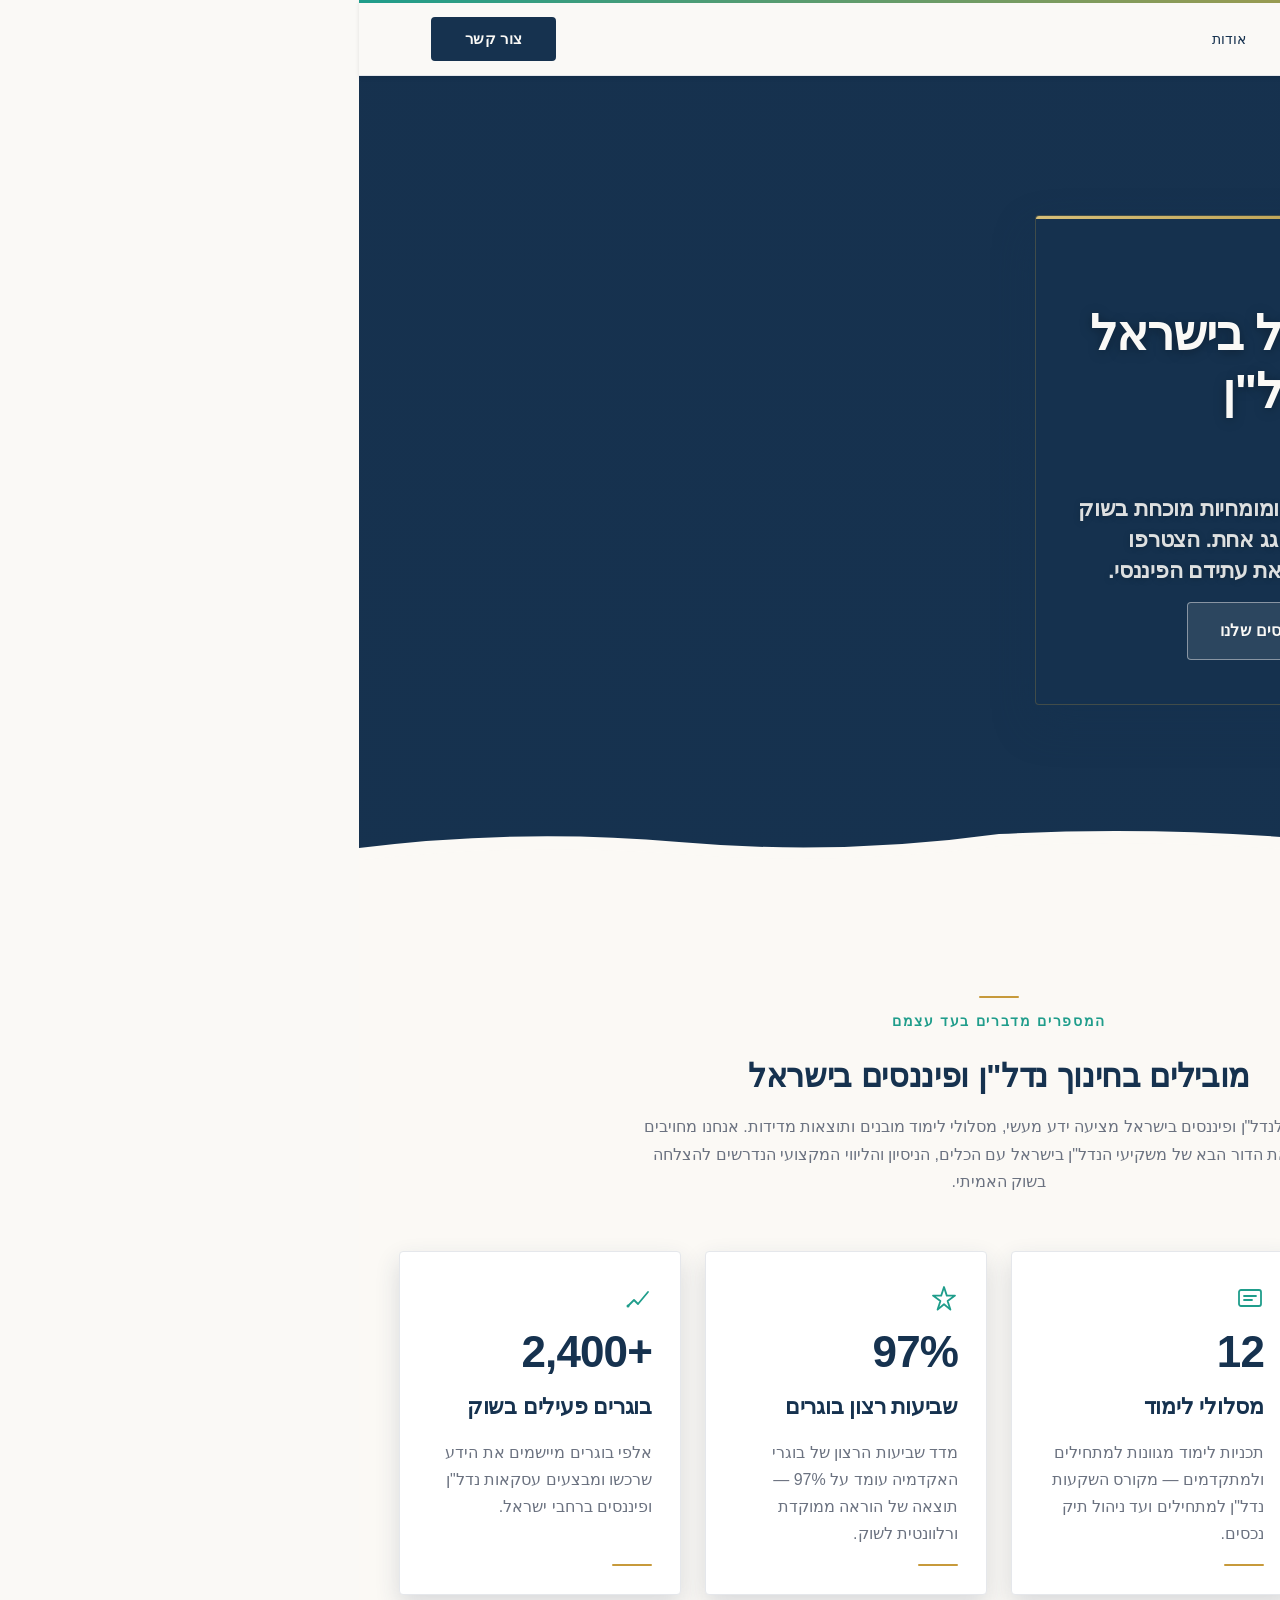
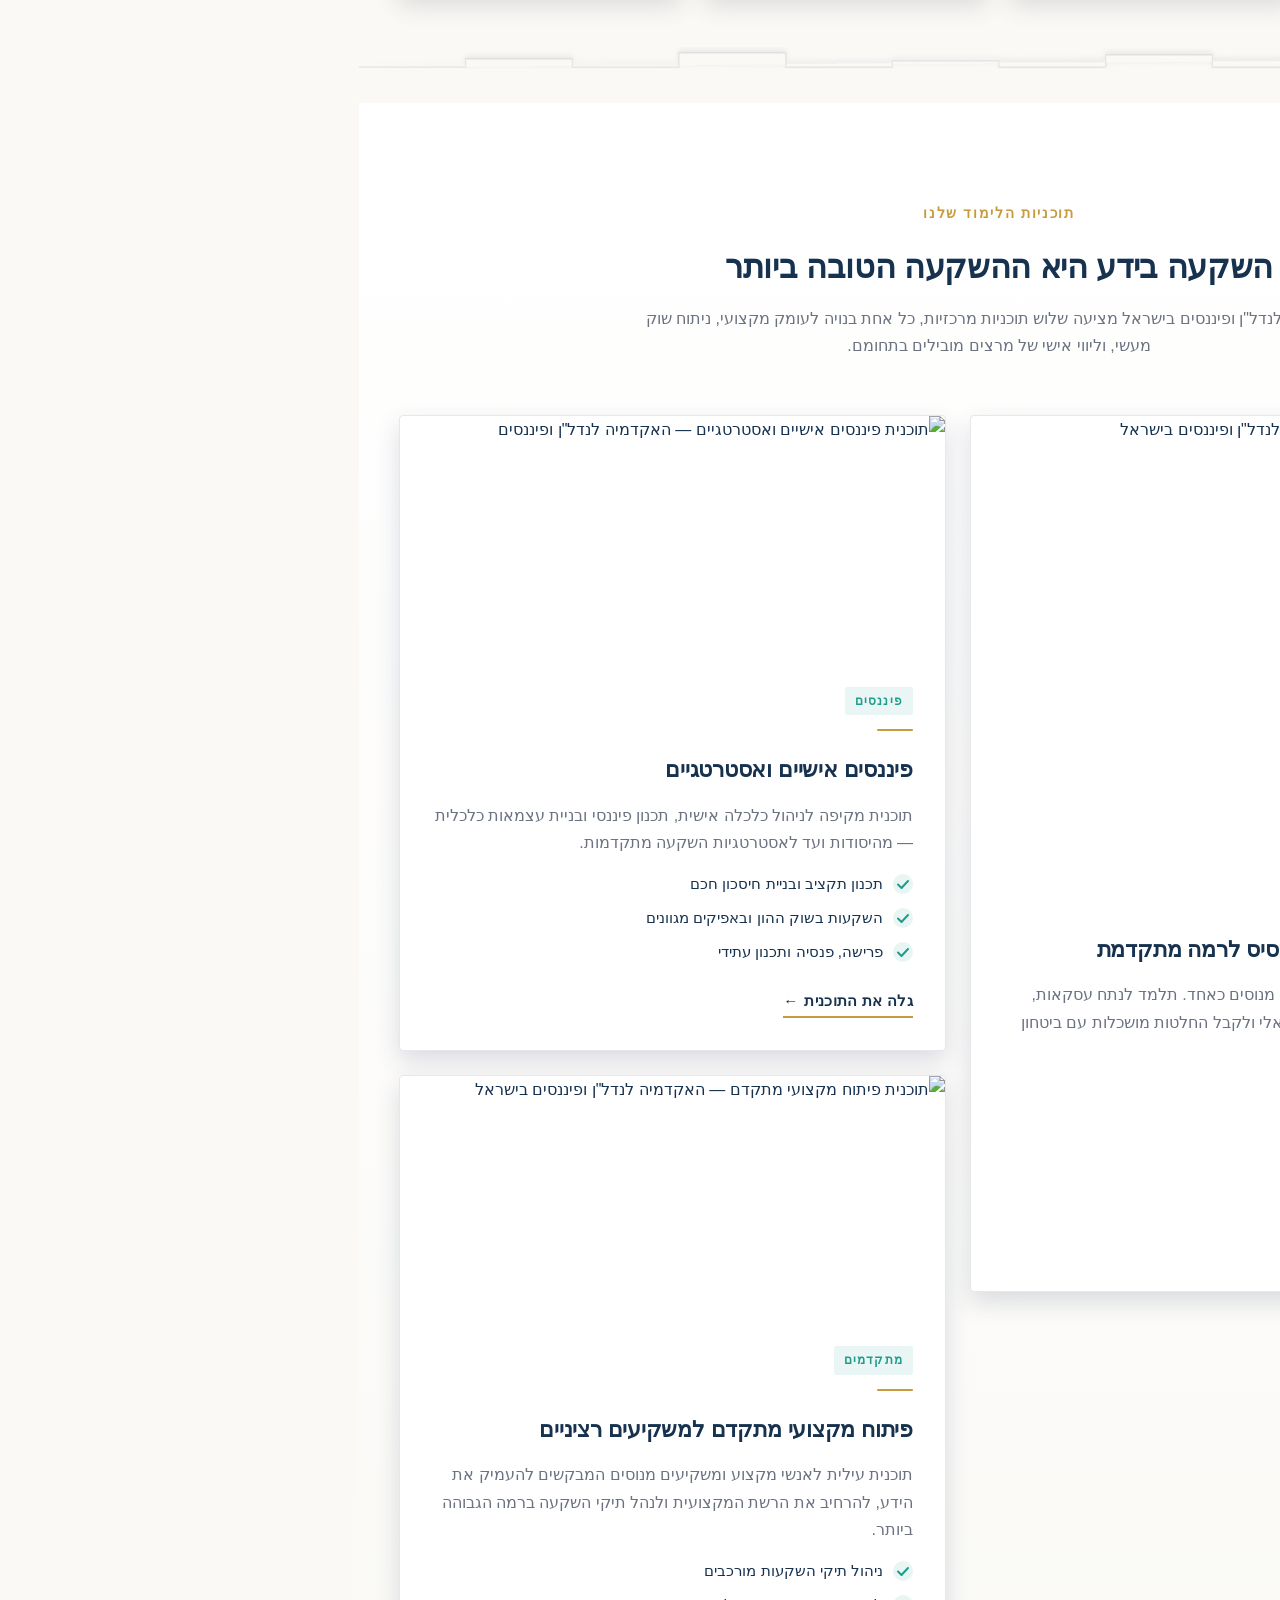
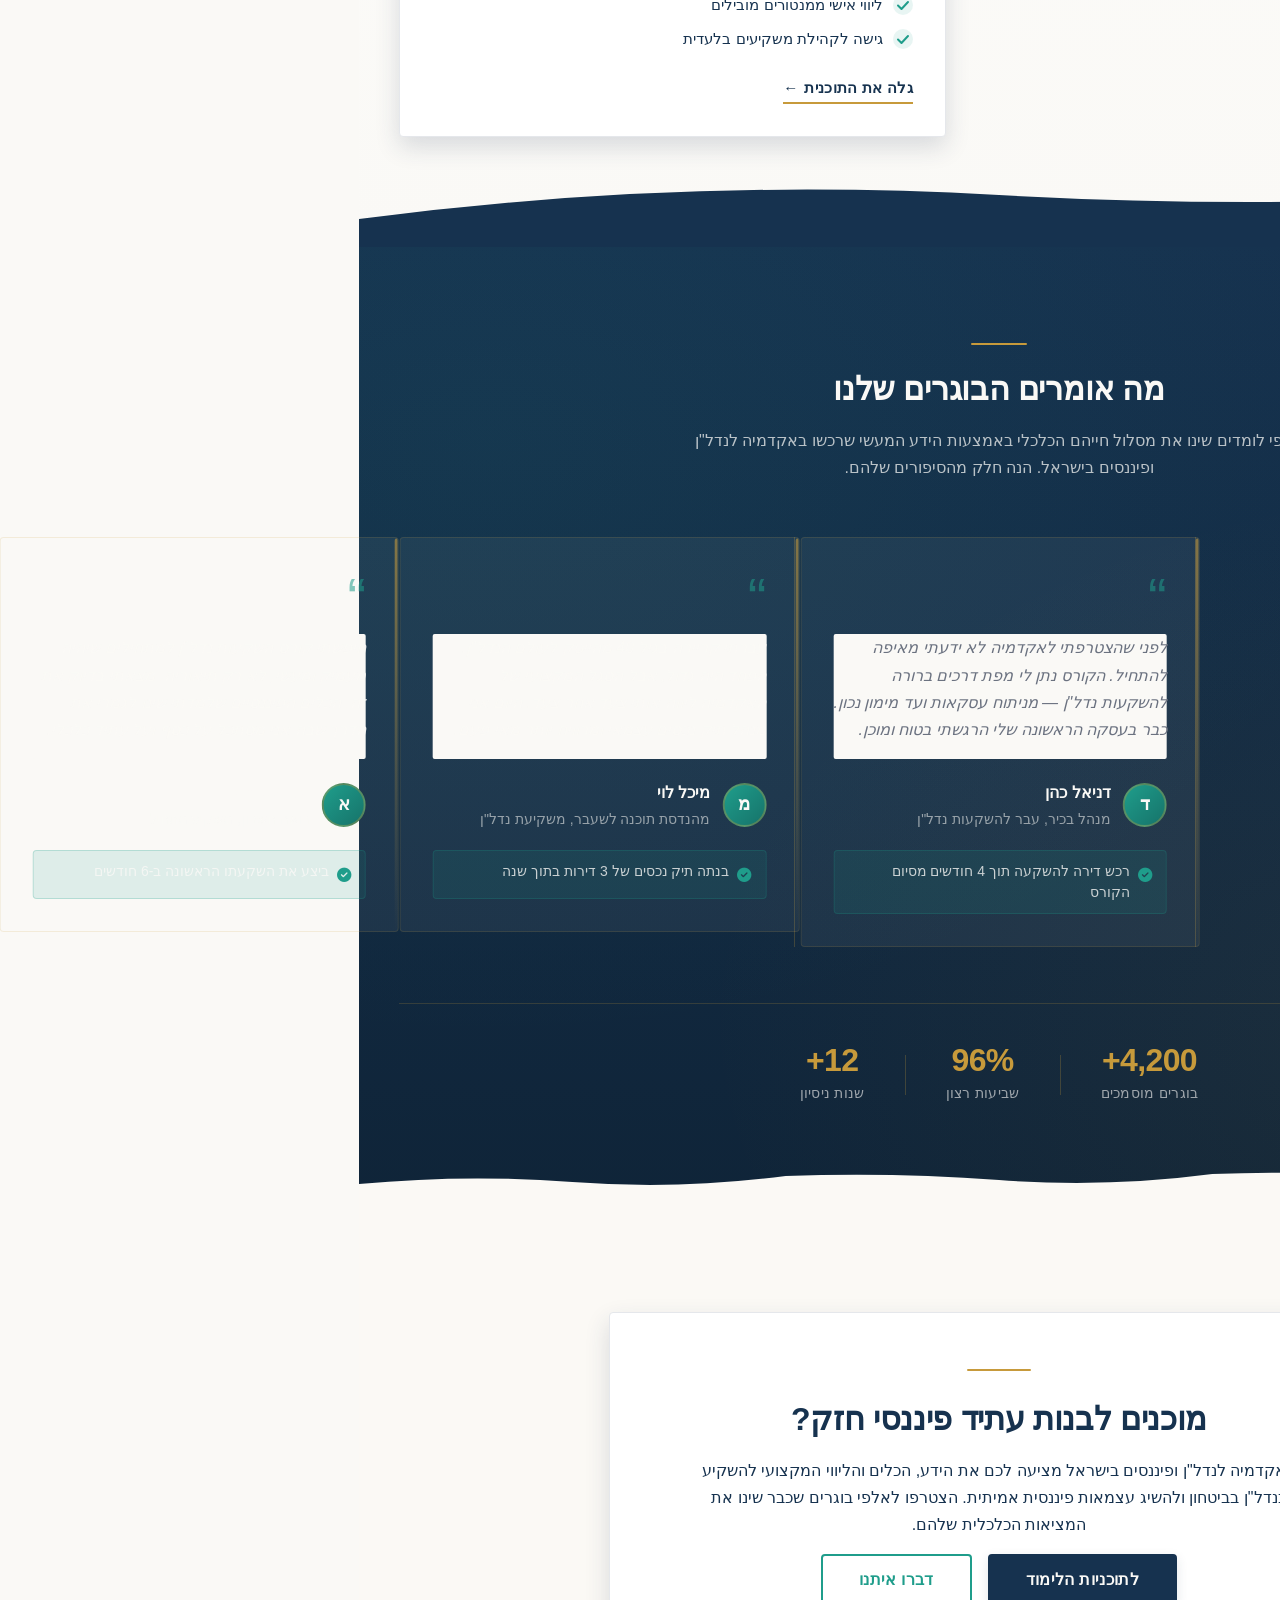
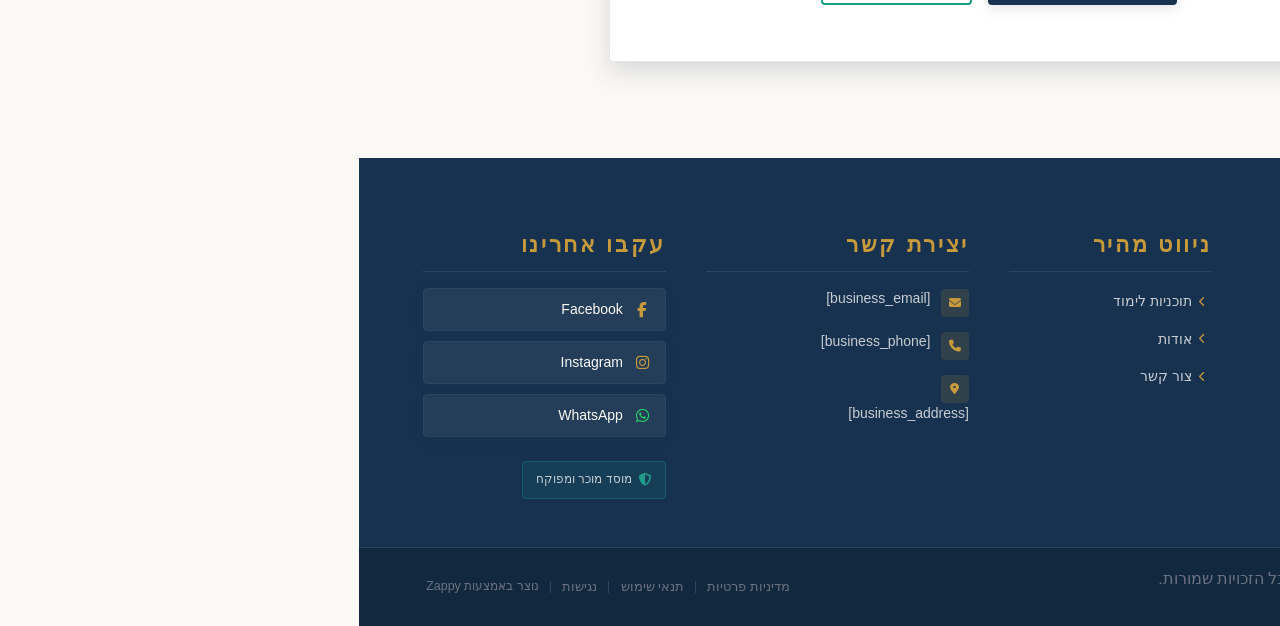
==== commit 2add7721: "Background sync: Progressive GitHub Sync" ====
--- a/index.html
+++ b/index.html
@@ -325,16 +325,16 @@
 
   <nav class="navbar" dir="rtl">
   <button class="mobile-toggle" id="mobileToggle" aria-label="Menu">
-    <svg class="hamburger-icon" width="24" height="24" viewbox="0 0 24 24" fill="none">
+    <svg class="hamburger-icon" width="24" height="24" viewBox="0 0 24 24" fill="none">
       <path d="M3 12h18M3 6h18M3 18h18" stroke="currentColor" stroke-width="2" stroke-linecap="round"></path>
     </svg>
-    <svg class="close-icon" width="24" height="24" viewbox="0 0 24 24" fill="none" style="display: none;">
+    <svg class="close-icon" width="24" height="24" viewBox="0 0 24 24" fill="none" style="display: none;">
       <path d="M18 6L6 18M6 6l12 12" stroke="currentColor" stroke-width="2" stroke-linecap="round"></path>
     </svg>
   </button>
 
   <button class="phone-header-btn" data-phone="[business_phone]" aria-label="Call">
-    <svg width="20" height="20" viewbox="0 0 24 24" fill="currentColor">
+    <svg width="20" height="20" viewBox="0 0 24 24" fill="currentColor">
       <path d="M22 16.92v3a2 2 0 0 1-2.18 2 19.79 19.79 0 0 1-8.63-3.07 19.5 19.5 0 0 1-6-6 19.79 19.79 0 0 1-3.07-8.67A2 2 0 0 1 4.11 2h3a2 2 0 0 1 2 1.72 12.84 12.84 0 0 0 .7 2.81 2 2 0 0 1-.45 2.11L8.09 9.91a16 16 0 0 0 6 6l1.27-1.27a2 2 0 0 1 2.11-.45 12.84 12.84 0 0 0 2.81.7A2 2 0 0 1 22 16.92z"></path>
     </svg>
   </button>
@@ -817,7 +817,7 @@
 
   <!-- Bottom Divider -->
   <div class="index-hero-divider-wrapper">
-    <svg data-no-icon-edit="true" aria-hidden="true" viewbox="0 0 1440 80" preserveaspectratio="none" xmlns="http://www.w3.org/2000/svg">
+    <svg data-no-icon-edit="true" aria-hidden="true" viewBox="0 0 1440 80" preserveAspectRatio="none" xmlns="http://www.w3.org/2000/svg">
       <defs>
         <linearGradient id="heroFadeGrad" x1="0" y1="0" x2="0" y2="1">
           <stop offset="0%" stop-color="#FAF9F6" stop-opacity="0"></stop>
@@ -847,7 +847,7 @@
       <!-- Metric 1 -->
       <article class="index-stats-card">
         <div class="index-stats-card-icon">
-          <svg data-element-type="icon" data-icon-type="svg" width="28" height="28" viewbox="0 0 28 28" fill="none" xmlns="http://www.w3.org/2000/svg" aria-hidden="true">
+          <svg data-element-type="icon" data-icon-type="svg" width="28" height="28" viewBox="0 0 28 28" fill="none" xmlns="http://www.w3.org/2000/svg" aria-hidden="true">
             <circle cx="14" cy="14" r="12" stroke="currentColor" stroke-width="1.8"></circle>
             <path d="M14 8v6l4 2" stroke="currentColor" stroke-width="1.8" stroke-linecap="round" stroke-linejoin="round"></path>
           </svg>
@@ -861,7 +861,7 @@
       <!-- Metric 2 -->
       <article class="index-stats-card">
         <div class="index-stats-card-icon">
-          <svg data-element-type="icon" data-icon-type="svg" width="28" height="28" viewbox="0 0 28 28" fill="none" xmlns="http://www.w3.org/2000/svg" aria-hidden="true">
+          <svg data-element-type="icon" data-icon-type="svg" width="28" height="28" viewBox="0 0 28 28" fill="none" xmlns="http://www.w3.org/2000/svg" aria-hidden="true">
             <rect x="3" y="6" width="22" height="16" rx="2" stroke="currentColor" stroke-width="1.8"></rect>
             <path d="M8 12h12M8 16h8" stroke="currentColor" stroke-width="1.8" stroke-linecap="round"></path>
           </svg>
@@ -875,7 +875,7 @@
       <!-- Metric 3 -->
       <article class="index-stats-card">
         <div class="index-stats-card-icon">
-          <svg data-element-type="icon" data-icon-type="svg" width="28" height="28" viewbox="0 0 28 28" fill="none" xmlns="http://www.w3.org/2000/svg" aria-hidden="true">
+          <svg data-element-type="icon" data-icon-type="svg" width="28" height="28" viewBox="0 0 28 28" fill="none" xmlns="http://www.w3.org/2000/svg" aria-hidden="true">
             <path d="M14 3l2.8 8.6H25l-7.4 5.4 2.8 8.6L14 20.2l-6.4 5.4 2.8-8.6L3 11.6h8.2L14 3z" stroke="currentColor" stroke-width="1.8" stroke-linejoin="round"></path>
           </svg>
         </div>
@@ -888,7 +888,7 @@
       <!-- Metric 4 -->
       <article class="index-stats-card">
         <div class="index-stats-card-icon">
-          <svg data-element-type="icon" data-icon-type="svg" width="28" height="28" viewbox="0 0 28 28" fill="none" xmlns="http://www.w3.org/2000/svg" aria-hidden="true">
+          <svg data-element-type="icon" data-icon-type="svg" width="28" height="28" viewBox="0 0 28 28" fill="none" xmlns="http://www.w3.org/2000/svg" aria-hidden="true">
             <path d="M4 22l6-6 4 4 10-12" stroke="currentColor" stroke-width="1.8" stroke-linecap="round" stroke-linejoin="round"></path>
             <circle cx="4" cy="22" r="1.5" fill="currentColor"></circle>
           </svg>
@@ -905,10 +905,10 @@
 
   <!-- Bottom Divider: stepped paper-edge -->
   <div class="index-stats-divider-wrapper">
-    <svg data-no-icon-edit="true" aria-hidden="true" viewbox="0 0 1440 72" preserveaspectratio="none" xmlns="http://www.w3.org/2000/svg">
+    <svg data-no-icon-edit="true" aria-hidden="true" viewBox="0 0 1440 72" preserveAspectRatio="none" xmlns="http://www.w3.org/2000/svg">
       <path d="M0,72 L0,36 L120,36 L120,28 L240,28 L240,36 L360,36 L360,22 L480,22 L480,36 L600,36 L600,30 L720,30 L720,36 L840,36 L840,24 L960,24 L960,36 L1080,36 L1080,18 L1200,18 L1200,36 L1320,36 L1320,28 L1440,28 L1440,72 Z" fill="#FAF9F6"></path>
       <filter id="step-shadow">
-        <feDropShadow dx="0" dy="-2" stddeviation="3" flood-color="rgba(35,57,84,0.10)"></feDropShadow>
+        <feDropShadow dx="0" dy="-2" stdDeviation="3" flood-color="rgba(35,57,84,0.10)"></feDropShadow>
       </filter>
       <path d="M0,36 L120,36 L120,28 L240,28 L240,36 L360,36 L360,22 L480,22 L480,36 L600,36 L600,30 L720,30 L720,36 L840,36 L840,24 L960,24 L960,36 L1080,36 L1080,18 L1200,18 L1200,36 L1320,36 L1320,28 L1440,28" fill="#FAF9F6" stroke="rgba(35,57,84,0.08)" stroke-width="1.5" filter="url(#step-shadow)"></path>
     </svg>
@@ -940,10 +940,10 @@
           <h3 class="index-programs-card-title">השקעות נדל"ן בישראל — מהבסיס לרמה מתקדמת</h3>
           <p class="index-programs-card-desc">קורס השקעות נדל"ן למתחילים ולמשקיעים מנוסים כאחד. תלמד לנתח עסקאות, להעריך נכסים, להבין את שוק הנדל"ן הישראלי ולקבל החלטות מושכלות עם ביטחון מלא.</p>
           <ul class="index-programs-outcomes">
-            <li><span class="index-programs-check" aria-hidden="true"><svg data-element-type="icon" data-icon-type="svg" width="16" height="16" viewbox="0 0 16 16" fill="none" xmlns="http://www.w3.org/2000/svg"><path d="M3 8.5L6.5 12L13 5" stroke="currentColor" stroke-width="2" stroke-linecap="round" stroke-linejoin="round"></path></svg></span>ניתוח עסקאות נדל"ן בשוק הישראלי</li>
-            <li><span class="index-programs-check" aria-hidden="true"><svg data-element-type="icon" data-icon-type="svg" width="16" height="16" viewbox="0 0 16 16" fill="none" xmlns="http://www.w3.org/2000/svg"><path d="M3 8.5L6.5 12L13 5" stroke="currentColor" stroke-width="2" stroke-linecap="round" stroke-linejoin="round"></path></svg></span>הערכת שווי נכסים ומינוף פיננסי</li>
-            <li><span class="index-programs-check" aria-hidden="true"><svg data-element-type="icon" data-icon-type="svg" width="16" height="16" viewbox="0 0 16 16" fill="none" xmlns="http://www.w3.org/2000/svg"><path d="M3 8.5L6.5 12L13 5" stroke="currentColor" stroke-width="2" stroke-linecap="round" stroke-linejoin="round"></path></svg></span>הבנת מיסוי נדל"ן ומשפט מקרקעין</li>
-            <li><span class="index-programs-check" aria-hidden="true"><svg data-element-type="icon" data-icon-type="svg" width="16" height="16" viewbox="0 0 16 16" fill="none" xmlns="http://www.w3.org/2000/svg"><path d="M3 8.5L6.5 12L13 5" stroke="currentColor" stroke-width="2" stroke-linecap="round" stroke-linejoin="round"></path></svg></span>בניית תיק נכסים מניב לטווח ארוך</li>
+            <li><span class="index-programs-check" aria-hidden="true"><svg data-element-type="icon" data-icon-type="svg" width="16" height="16" viewBox="0 0 16 16" fill="none" xmlns="http://www.w3.org/2000/svg"><path d="M3 8.5L6.5 12L13 5" stroke="currentColor" stroke-width="2" stroke-linecap="round" stroke-linejoin="round"></path></svg></span>ניתוח עסקאות נדל"ן בשוק הישראלי</li>
+            <li><span class="index-programs-check" aria-hidden="true"><svg data-element-type="icon" data-icon-type="svg" width="16" height="16" viewBox="0 0 16 16" fill="none" xmlns="http://www.w3.org/2000/svg"><path d="M3 8.5L6.5 12L13 5" stroke="currentColor" stroke-width="2" stroke-linecap="round" stroke-linejoin="round"></path></svg></span>הערכת שווי נכסים ומינוף פיננסי</li>
+            <li><span class="index-programs-check" aria-hidden="true"><svg data-element-type="icon" data-icon-type="svg" width="16" height="16" viewBox="0 0 16 16" fill="none" xmlns="http://www.w3.org/2000/svg"><path d="M3 8.5L6.5 12L13 5" stroke="currentColor" stroke-width="2" stroke-linecap="round" stroke-linejoin="round"></path></svg></span>הבנת מיסוי נדל"ן ומשפט מקרקעין</li>
+            <li><span class="index-programs-check" aria-hidden="true"><svg data-element-type="icon" data-icon-type="svg" width="16" height="16" viewBox="0 0 16 16" fill="none" xmlns="http://www.w3.org/2000/svg"><path d="M3 8.5L6.5 12L13 5" stroke="currentColor" stroke-width="2" stroke-linecap="round" stroke-linejoin="round"></path></svg></span>בניית תיק נכסים מניב לטווח ארוך</li>
           </ul>
           <a href="/programs/real-estate" class="index-programs-cta">גלה את התוכנית <span aria-hidden="true">←</span></a>
         </div>
@@ -963,9 +963,9 @@
             <h3 class="index-programs-card-title">פיננסים אישיים ואסטרטגיים</h3>
             <p class="index-programs-card-desc">תוכנית מקיפה לניהול כלכלה אישית, תכנון פיננסי ובניית עצמאות כלכלית — מהיסודות ועד לאסטרטגיות השקעה מתקדמות.</p>
             <ul class="index-programs-outcomes">
-              <li><span class="index-programs-check" aria-hidden="true"><svg data-element-type="icon" data-icon-type="svg" width="16" height="16" viewbox="0 0 16 16" fill="none" xmlns="http://www.w3.org/2000/svg"><path d="M3 8.5L6.5 12L13 5" stroke="currentColor" stroke-width="2" stroke-linecap="round" stroke-linejoin="round"></path></svg></span>תכנון תקציב ובניית חיסכון חכם</li>
-              <li><span class="index-programs-check" aria-hidden="true"><svg data-element-type="icon" data-icon-type="svg" width="16" height="16" viewbox="0 0 16 16" fill="none" xmlns="http://www.w3.org/2000/svg"><path d="M3 8.5L6.5 12L13 5" stroke="currentColor" stroke-width="2" stroke-linecap="round" stroke-linejoin="round"></path></svg></span>השקעות בשוק ההון ובאפיקים מגוונים</li>
-              <li><span class="index-programs-check" aria-hidden="true"><svg data-element-type="icon" data-icon-type="svg" width="16" height="16" viewbox="0 0 16 16" fill="none" xmlns="http://www.w3.org/2000/svg"><path d="M3 8.5L6.5 12L13 5" stroke="currentColor" stroke-width="2" stroke-linecap="round" stroke-linejoin="round"></path></svg></span>פרישה, פנסיה ותכנון עתידי</li>
+              <li><span class="index-programs-check" aria-hidden="true"><svg data-element-type="icon" data-icon-type="svg" width="16" height="16" viewBox="0 0 16 16" fill="none" xmlns="http://www.w3.org/2000/svg"><path d="M3 8.5L6.5 12L13 5" stroke="currentColor" stroke-width="2" stroke-linecap="round" stroke-linejoin="round"></path></svg></span>תכנון תקציב ובניית חיסכון חכם</li>
+              <li><span class="index-programs-check" aria-hidden="true"><svg data-element-type="icon" data-icon-type="svg" width="16" height="16" viewBox="0 0 16 16" fill="none" xmlns="http://www.w3.org/2000/svg"><path d="M3 8.5L6.5 12L13 5" stroke="currentColor" stroke-width="2" stroke-linecap="round" stroke-linejoin="round"></path></svg></span>השקעות בשוק ההון ובאפיקים מגוונים</li>
+              <li><span class="index-programs-check" aria-hidden="true"><svg data-element-type="icon" data-icon-type="svg" width="16" height="16" viewBox="0 0 16 16" fill="none" xmlns="http://www.w3.org/2000/svg"><path d="M3 8.5L6.5 12L13 5" stroke="currentColor" stroke-width="2" stroke-linecap="round" stroke-linejoin="round"></path></svg></span>פרישה, פנסיה ותכנון עתידי</li>
             </ul>
             <a href="/programs/finance" class="index-programs-cta">גלה את התוכנית <span aria-hidden="true">←</span></a>
           </div>
@@ -982,9 +982,9 @@
             <h3 class="index-programs-card-title">פיתוח מקצועי מתקדם למשקיעים רציניים</h3>
             <p class="index-programs-card-desc">תוכנית עילית לאנשי מקצוע ומשקיעים מנוסים המבקשים להעמיק את הידע, להרחיב את הרשת המקצועית ולנהל תיקי השקעה ברמה הגבוהה ביותר.</p>
             <ul class="index-programs-outcomes">
-              <li><span class="index-programs-check" aria-hidden="true"><svg data-element-type="icon" data-icon-type="svg" width="16" height="16" viewbox="0 0 16 16" fill="none" xmlns="http://www.w3.org/2000/svg"><path d="M3 8.5L6.5 12L13 5" stroke="currentColor" stroke-width="2" stroke-linecap="round" stroke-linejoin="round"></path></svg></span>ניהול תיקי השקעות מורכבים</li>
-              <li><span class="index-programs-check" aria-hidden="true"><svg data-element-type="icon" data-icon-type="svg" width="16" height="16" viewbox="0 0 16 16" fill="none" xmlns="http://www.w3.org/2000/svg"><path d="M3 8.5L6.5 12L13 5" stroke="currentColor" stroke-width="2" stroke-linecap="round" stroke-linejoin="round"></path></svg></span>ליווי אישי ממנטורים מובילים</li>
-              <li><span class="index-programs-check" aria-hidden="true"><svg data-element-type="icon" data-icon-type="svg" width="16" height="16" viewbox="0 0 16 16" fill="none" xmlns="http://www.w3.org/2000/svg"><path d="M3 8.5L6.5 12L13 5" stroke="currentColor" stroke-width="2" stroke-linecap="round" stroke-linejoin="round"></path></svg></span>גישה לקהילת משקיעים בלעדית</li>
+              <li><span class="index-programs-check" aria-hidden="true"><svg data-element-type="icon" data-icon-type="svg" width="16" height="16" viewBox="0 0 16 16" fill="none" xmlns="http://www.w3.org/2000/svg"><path d="M3 8.5L6.5 12L13 5" stroke="currentColor" stroke-width="2" stroke-linecap="round" stroke-linejoin="round"></path></svg></span>ניהול תיקי השקעות מורכבים</li>
+              <li><span class="index-programs-check" aria-hidden="true"><svg data-element-type="icon" data-icon-type="svg" width="16" height="16" viewBox="0 0 16 16" fill="none" xmlns="http://www.w3.org/2000/svg"><path d="M3 8.5L6.5 12L13 5" stroke="currentColor" stroke-width="2" stroke-linecap="round" stroke-linejoin="round"></path></svg></span>ליווי אישי ממנטורים מובילים</li>
+              <li><span class="index-programs-check" aria-hidden="true"><svg data-element-type="icon" data-icon-type="svg" width="16" height="16" viewBox="0 0 16 16" fill="none" xmlns="http://www.w3.org/2000/svg"><path d="M3 8.5L6.5 12L13 5" stroke="currentColor" stroke-width="2" stroke-linecap="round" stroke-linejoin="round"></path></svg></span>גישה לקהילת משקיעים בלעדית</li>
             </ul>
             <a href="/programs/advanced" class="index-programs-cta">גלה את התוכנית <span aria-hidden="true">←</span></a>
           </div>
@@ -997,14 +997,14 @@
 
   <!-- Bottom Arc Divider → dark testimonials section -->
   <div class="index-programs-divider-wrapper">
-    <svg data-no-icon-edit="true" aria-hidden="true" viewbox="0 0 1200 70" preserveaspectratio="none" xmlns="http://www.w3.org/2000/svg">
+    <svg data-no-icon-edit="true" aria-hidden="true" viewBox="0 0 1200 70" preserveAspectRatio="none" xmlns="http://www.w3.org/2000/svg">
       <path d="M0,70 L0,42 Q300,0 600,18 Q900,36 1200,8 L1200,70 Z" fill="#16324F"></path>
     </svg>
   </div>
 
 </section>
 
-<section class="index-testimonials-section" data-layout-spec="בית-testimonials" dir="rtl">
+<section class="index-testimonials-section" data-layout-spec="בית-testimonials" dir="rtl" id="zappy-section-3">
   <div class="index-testimonials-container">
 
     <!-- Intro Block -->
@@ -1015,13 +1015,13 @@
     </div>
 
     <!-- Testimonials Grid -->
-    <div class="index-testimonials-grid">
+    <div class="index-testimonials-grid zappy-preserve-css-grid" id="zappy-auto-grid-1774721984046-zhahgz" data-zappy-auto-grid="true" data-zappy-grid-align="start" data-original-item-width="399" data-original-gap="0px" style="--zappy-grid-cols: 399.328px 1px 399.328px 1px 399.344px; grid-template-columns: 399.328px 1px 399.328px 1px 399.344px; display: grid;" data-zappy-explicit-columns="true">
 
       <!-- Card 1 -->
-      <article class="index-testimonials-card">
+      <article class="index-testimonials-card" data-grid-item-index="0">
         <div class="index-testimonials-quote-mark" aria-hidden="true">“</div>
         <blockquote class="index-testimonials-quote">
-          <p>לפני שהצטרפתי לאקדמיה לא ידעתי מאיפה להתחיל. הקורס נתן לי מפת דרכים ברורה להשקעות נדל"ן — מניתוח עסקאות ועד מימון נכון. כבר בעסקה הראשונה שלי הרגשתי בטוח ומוכן.</p>
+          <p ><font color="#6b7280">לפני שהצטרפתי לאקדמיה לא ידעתי מאיפה להתחיל. הקורס נתן לי מפת דרכים ברורה להשקעות נדל"ן — מניתוח עסקאות ועד מימון נכון. כבר בעסקה הראשונה שלי הרגשתי בטוח ומוכן.</font></p>
         </blockquote>
         <footer class="index-testimonials-card-footer">
           <div class="index-testimonials-avatar" aria-hidden="true">
@@ -1033,7 +1033,7 @@
           </div>
         </footer>
         <div class="index-testimonials-outcome">
-          <span class="index-testimonials-outcome-icon" aria-hidden="true"><i class="fa fa-check-circle"></i></span>
+          <span class="index-testimonials-outcome-icon" aria-hidden="true"><i class="fa fa-check-circle" data-element-type="icon" data-element-id="icon-1774721984038-tor0za1do" data-icon-type="fontawesome" style="pointer-events: auto; cursor: pointer;"></i></span>
           <span>רכש דירה להשקעה תוך 4 חודשים מסיום הקורס</span>
         </div>
       </article>
@@ -1042,7 +1042,7 @@
       <div class="index-testimonials-divider-line" aria-hidden="true"></div>
 
       <!-- Card 2 -->
-      <article class="index-testimonials-card">
+      <article class="index-testimonials-card" data-grid-item-index="2">
         <div class="index-testimonials-quote-mark" aria-hidden="true">“</div>
         <blockquote class="index-testimonials-quote">
           <p>עברתי קריירה בגיל 40 מהייטק לעולם הנדל"ן. הפחד היה גדול, אבל הסגל המקצועי של האקדמיה ליווה אותי צעד אחר צעד. היום אני מנהל תיק נכסים עצמאי ומרוויח יותר מאי פעם.</p>
@@ -1057,7 +1057,7 @@
           </div>
         </footer>
         <div class="index-testimonials-outcome">
-          <span class="index-testimonials-outcome-icon" aria-hidden="true"><i class="fa fa-check-circle"></i></span>
+          <span class="index-testimonials-outcome-icon" aria-hidden="true"><i class="fa fa-check-circle" data-element-type="icon" data-element-id="icon-1774721984038-2l20r9236" data-icon-type="fontawesome" style="pointer-events: auto; cursor: pointer;"></i></span>
           <span>בנתה תיק נכסים של 3 דירות בתוך שנה</span>
         </div>
       </article>
@@ -1066,7 +1066,7 @@
       <div class="index-testimonials-divider-line" aria-hidden="true"></div>
 
       <!-- Card 3 -->
-      <article class="index-testimonials-card">
+      <article class="index-testimonials-card" data-grid-item-index="4">
         <div class="index-testimonials-quote-mark" aria-hidden="true">“</div>
         <blockquote class="index-testimonials-quote">
           <p>חיפשתי קורס השקעות נדל"ן למתחילים שיהיה מעמיק ומעשי, לא רק תיאוריה. מצאתי בדיוק את זה. הכלים הפיננסיים שלמדתי שינו לגמרי את הדרך שבה אני מסתכל על כסף ועל עתיד כלכלי.</p>
@@ -1081,7 +1081,7 @@
           </div>
         </footer>
         <div class="index-testimonials-outcome">
-          <span class="index-testimonials-outcome-icon" aria-hidden="true"><i class="fa fa-check-circle"></i></span>
+          <span class="index-testimonials-outcome-icon" aria-hidden="true"><i class="fa fa-check-circle" data-element-type="icon" data-element-id="icon-1774721984038-l0210ll5c" data-icon-type="fontawesome" style="pointer-events: auto; cursor: pointer;"></i></span>
           <span>ביצע את השקעתו הראשונה ב-6 חודשים</span>
         </div>
       </article>
@@ -1111,7 +1111,7 @@
 
   <!-- Bottom Divider: brass rule expanding to shallow wave -->
   <div class="index-testimonials-bottom-divider-wrapper">
-    <svg data-no-icon-edit="true" aria-hidden="true" viewbox="0 0 1200 70" preserveaspectratio="none" xmlns="http://www.w3.org/2000/svg">
+    <svg data-no-icon-edit="true" aria-hidden="true" viewBox="0 0 1200 70" preserveAspectRatio="none" xmlns="http://www.w3.org/2000/svg">
       <path d="M0,70 L0,38 Q100,28 200,36 T400,30 Q500,26 600,34 T800,28 Q900,24 1000,32 T1200,28 L1200,70 Z" fill="#FBF9F5"></path>
     </svg>
   </div>
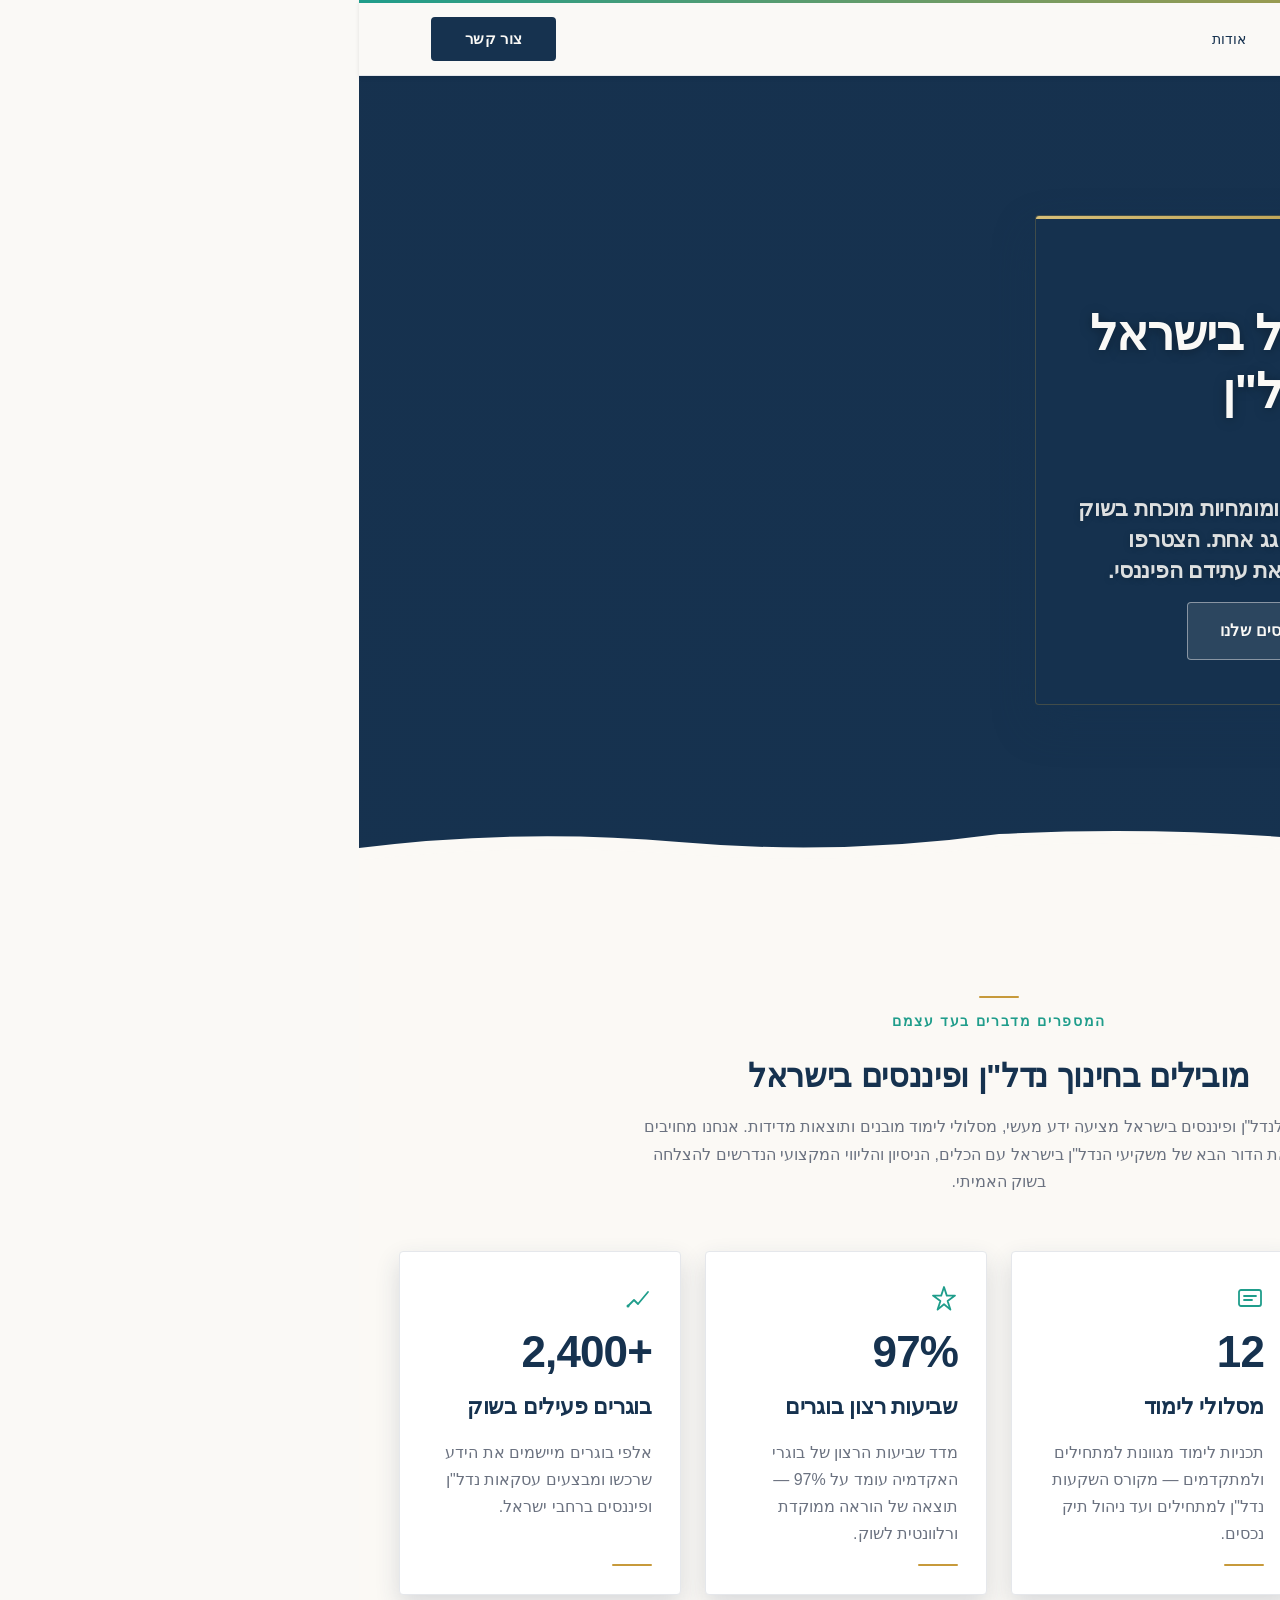
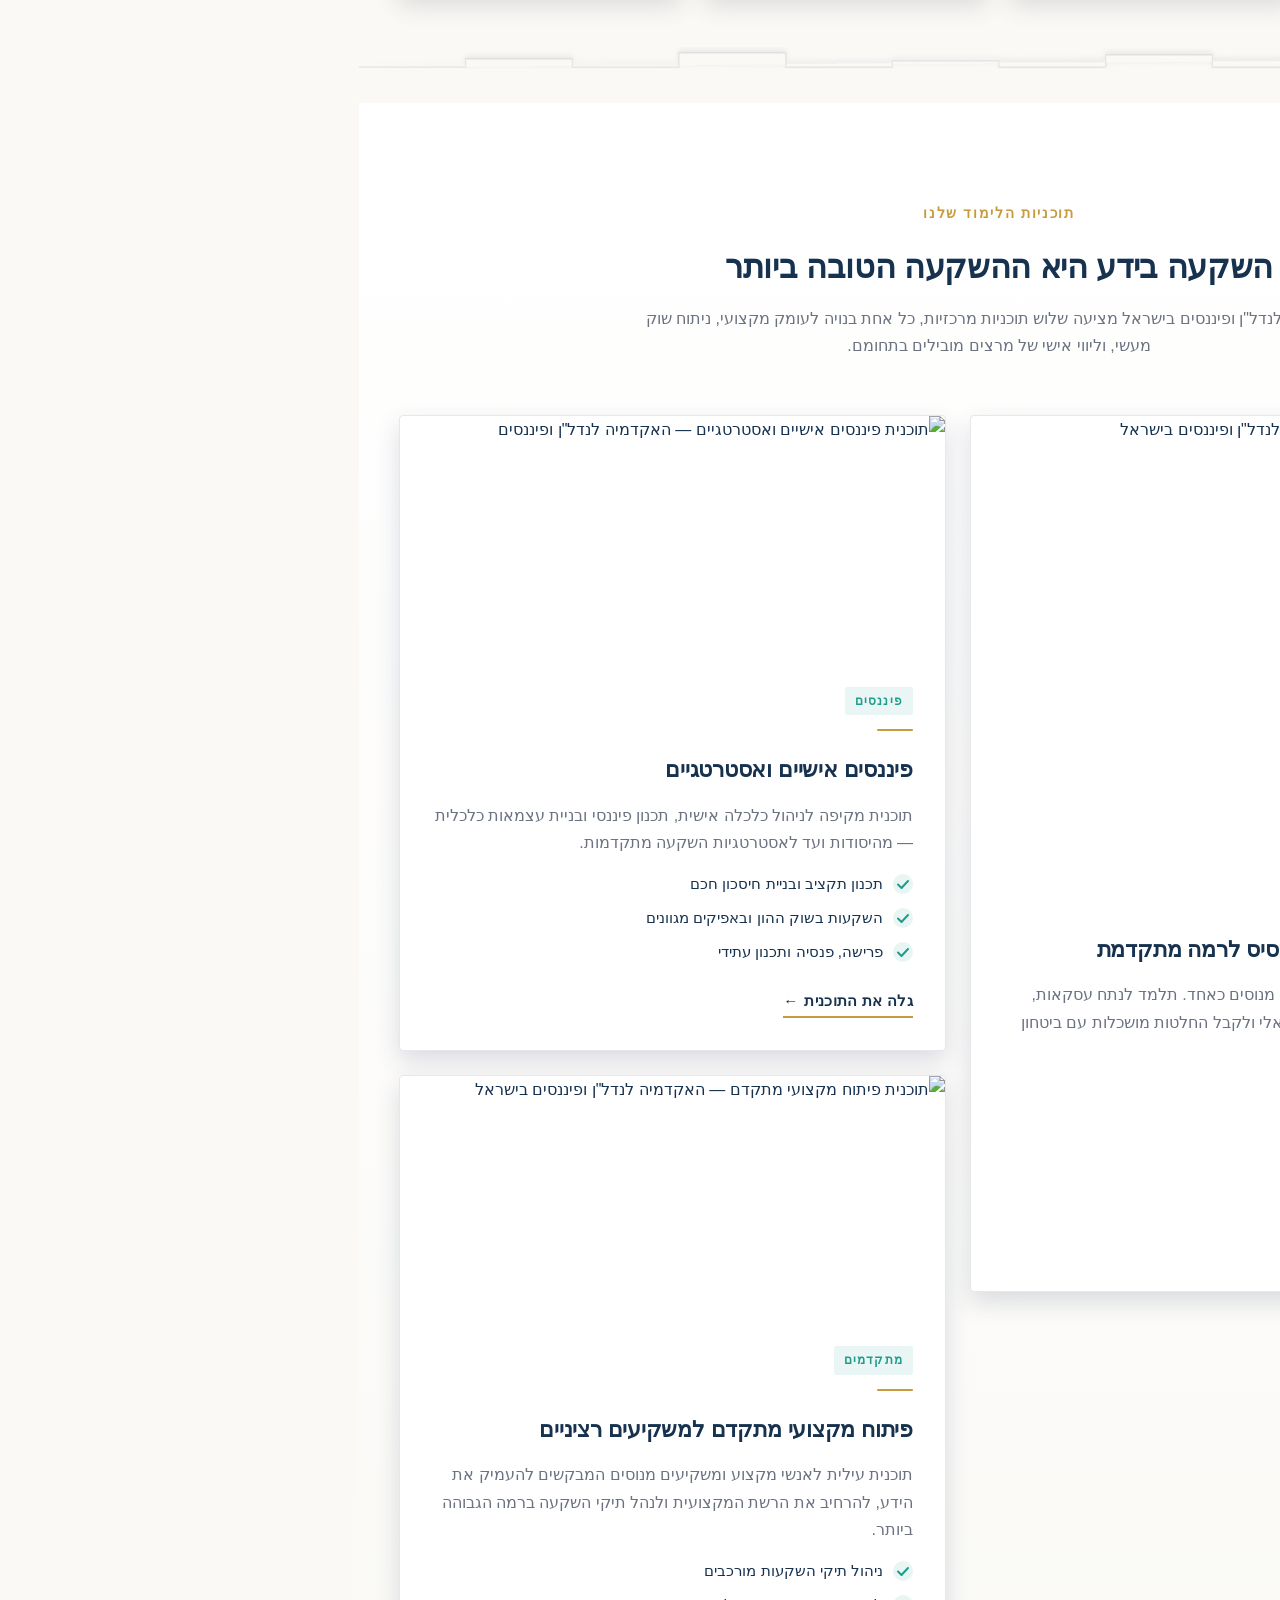
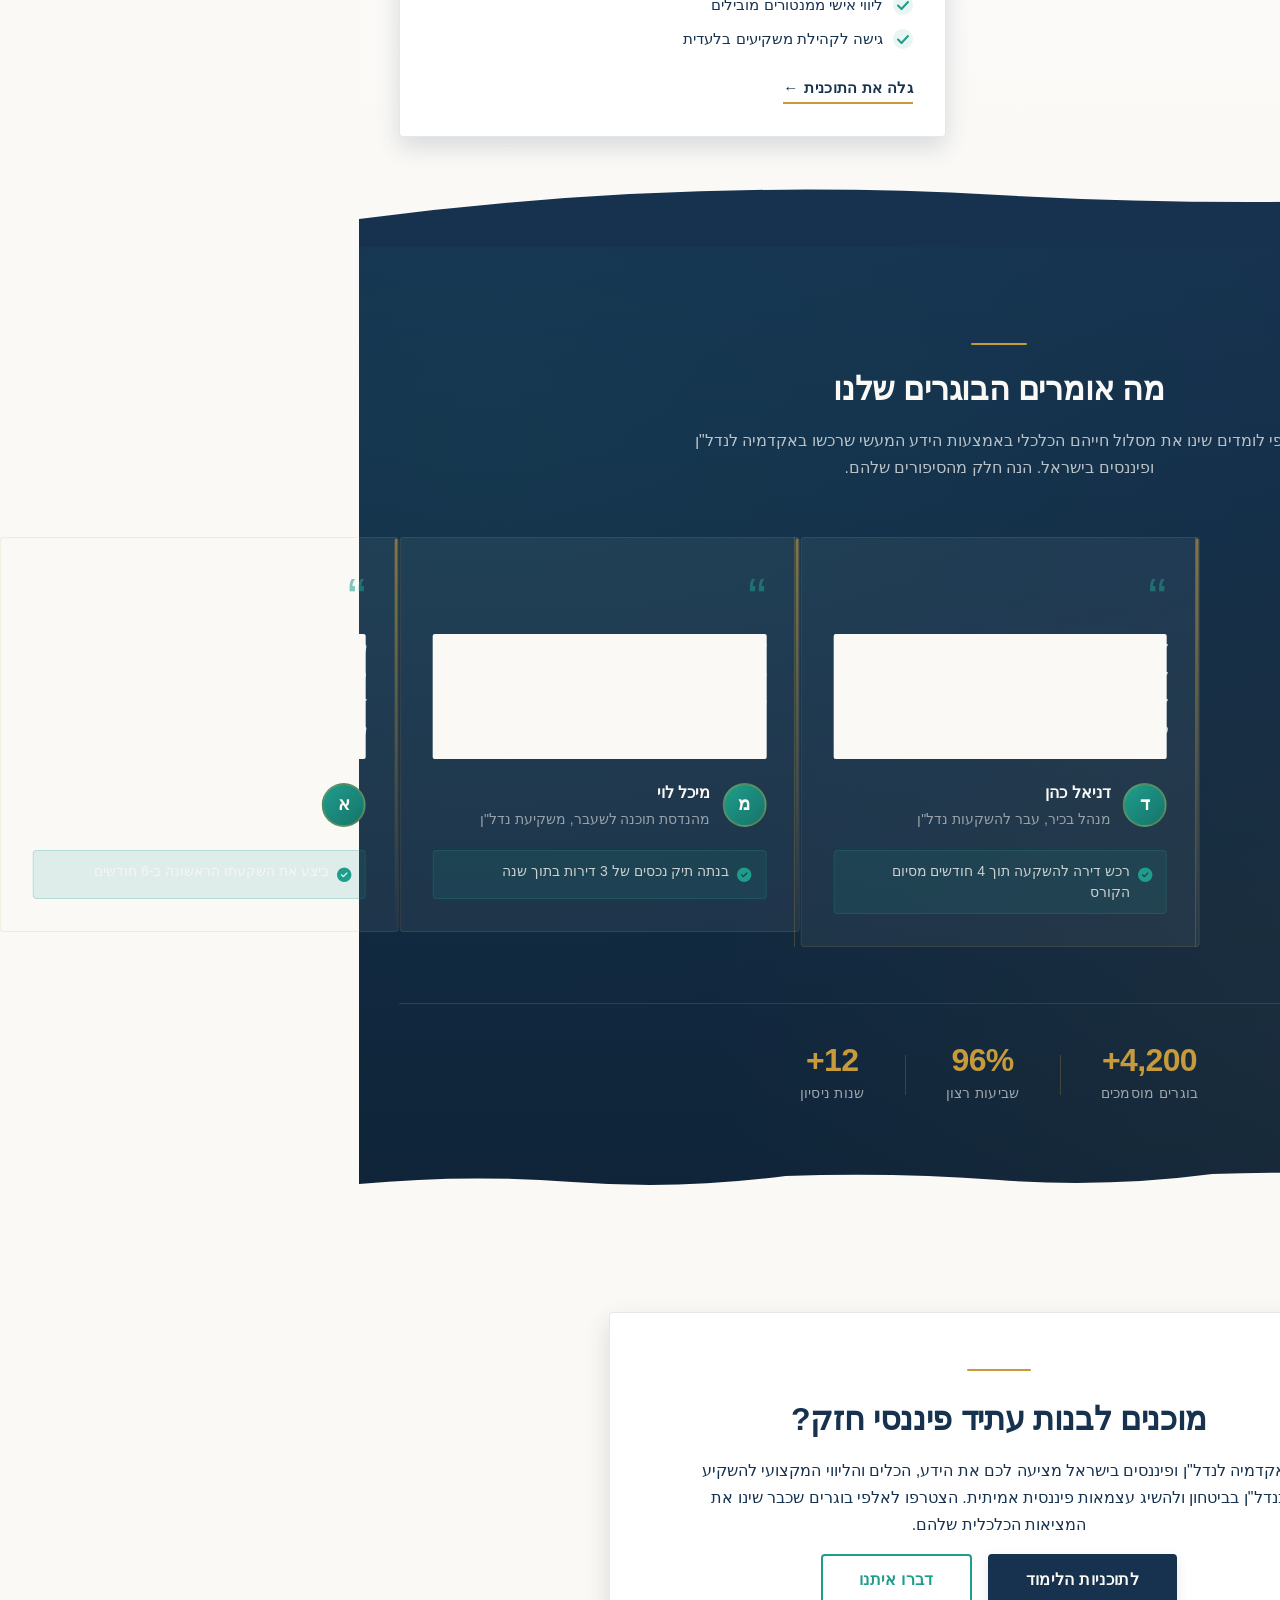
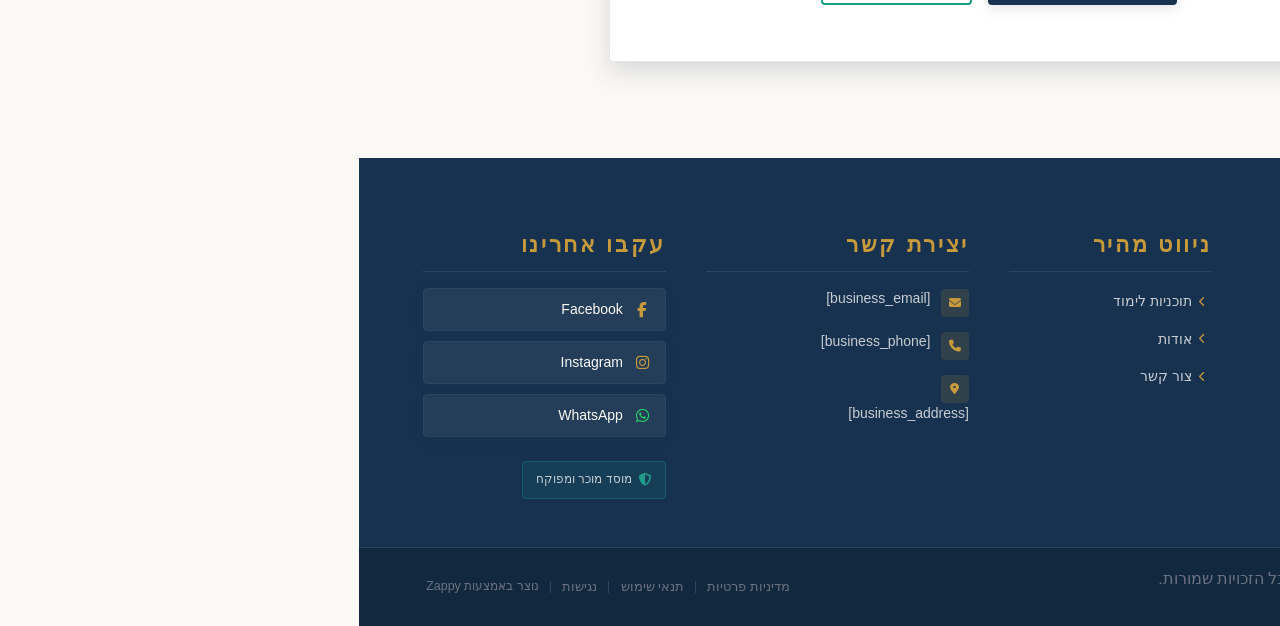
==== commit b7a3536e: "Background sync: Progressive GitHub Sync" ====
--- a/index.html
+++ b/index.html
@@ -1021,7 +1021,7 @@
       <article class="index-testimonials-card" data-grid-item-index="0">
         <div class="index-testimonials-quote-mark" aria-hidden="true">“</div>
         <blockquote class="index-testimonials-quote">
-          <p ><font color="#6b7280">לפני שהצטרפתי לאקדמיה לא ידעתי מאיפה להתחיל. הקורס נתן לי מפת דרכים ברורה להשקעות נדל"ן — מניתוח עסקאות ועד מימון נכון. כבר בעסקה הראשונה שלי הרגשתי בטוח ומוכן.</font></p>
+          <p >לפני שהצטרפתי לאקדמיה לא ידעתי מאיפה להתחיל. הקורס נתן לי מפת דרכים ברורה להשקעות נדל"ן — מניתוח עסקאות ועד מימון נכון. כבר בעסקה הראשונה שלי הרגשתי בטוח ומוכן.</p>
         </blockquote>
         <footer class="index-testimonials-card-footer">
           <div class="index-testimonials-avatar" aria-hidden="true">
--- a/styles.css
+++ b/styles.css
@@ -7999,6 +7999,10 @@
   body.accessibility-widget-visible ._access-menu {
     display: none !important;
   }
+}
+
+.index-testimonials-section .index-testimonials-quote p font {
+  color: inherit !important;
 }
 
 /* ========== RTL MOBILE NAVBAR FIX (zappy-rtl-mobile-fix) ========== */
